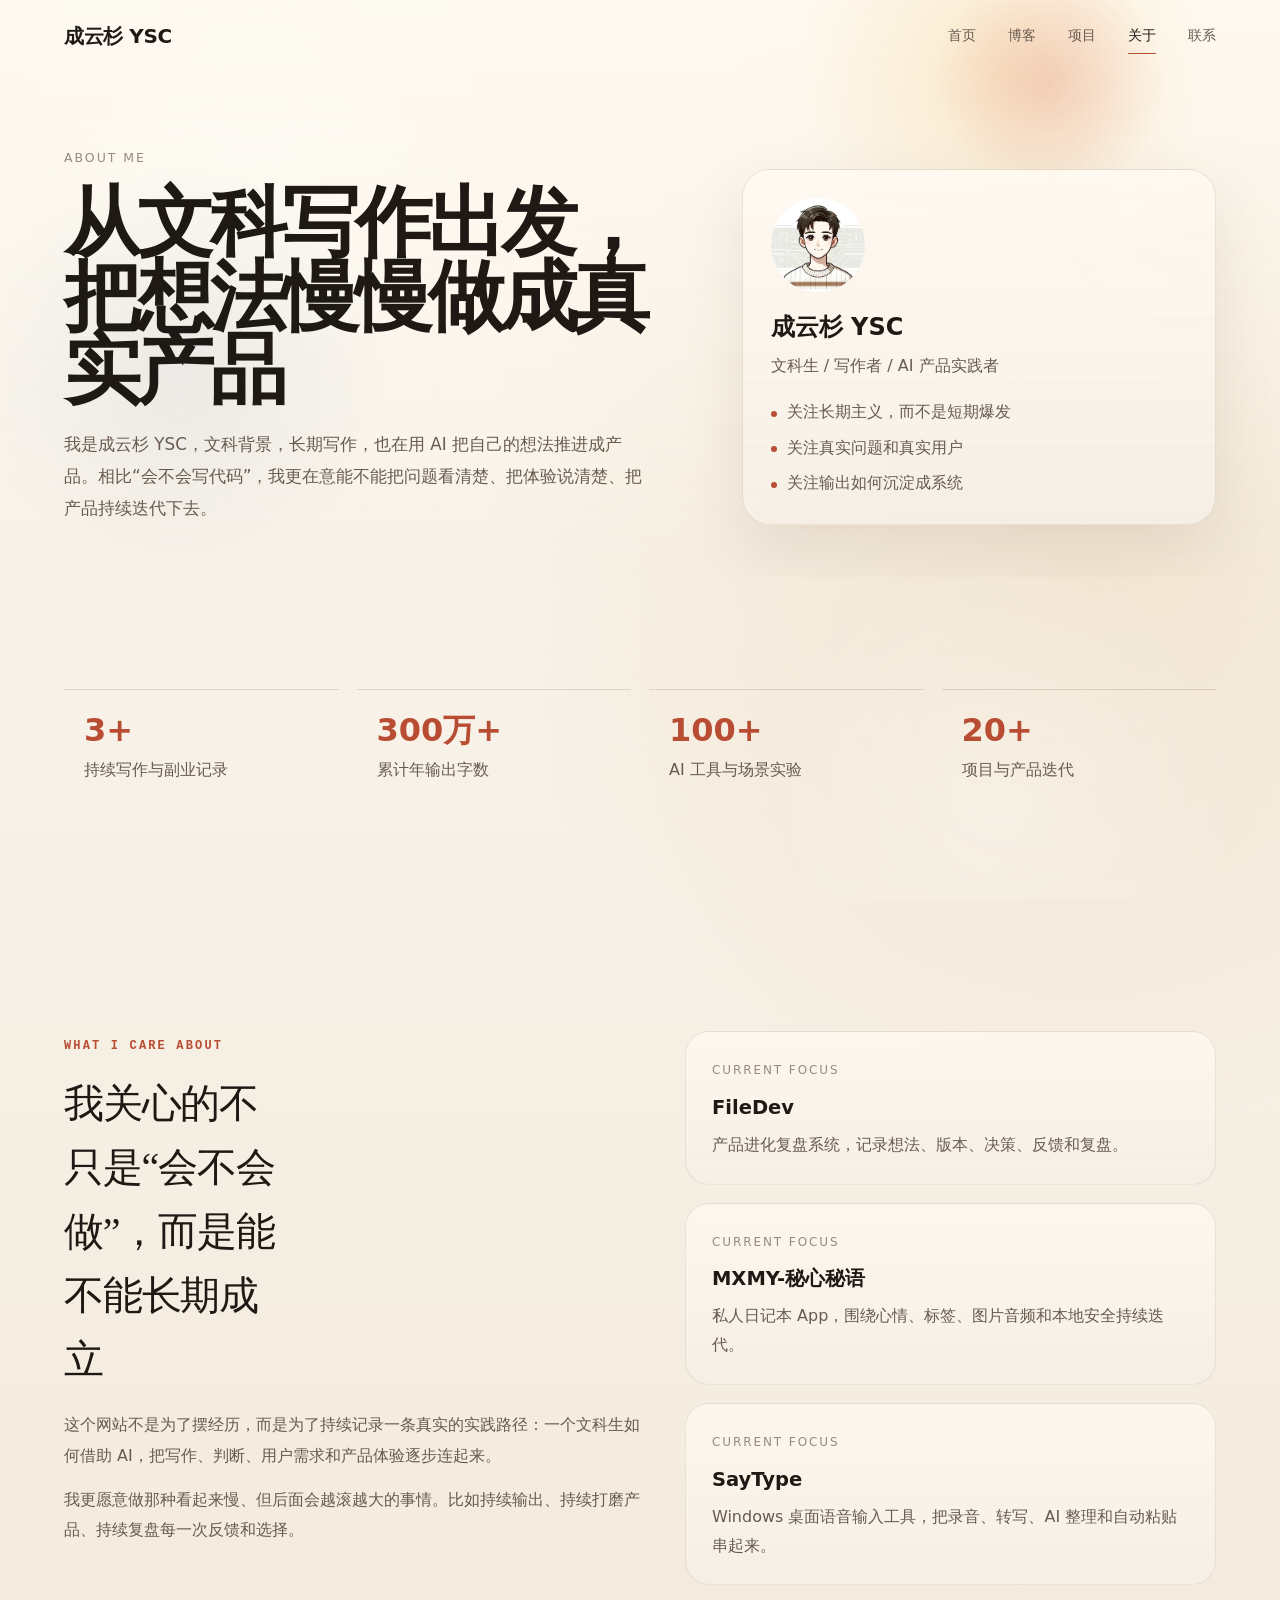
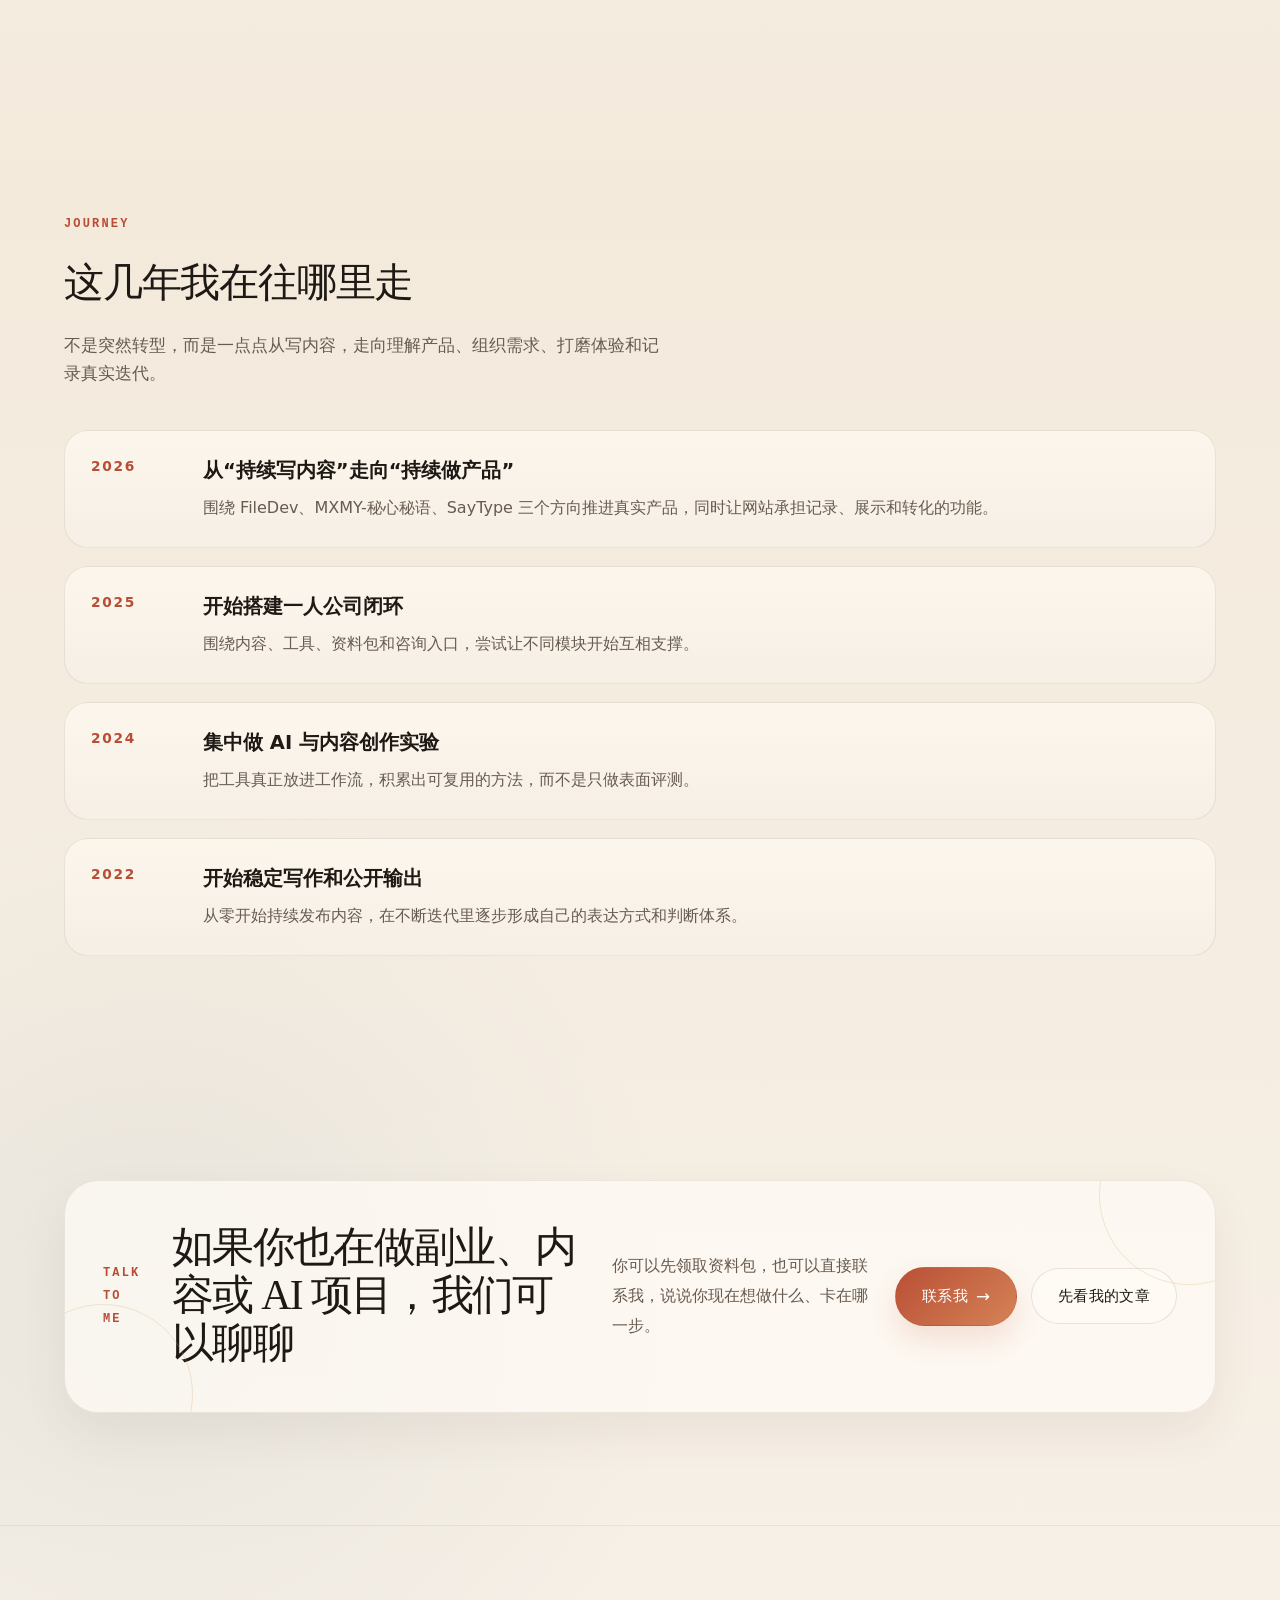
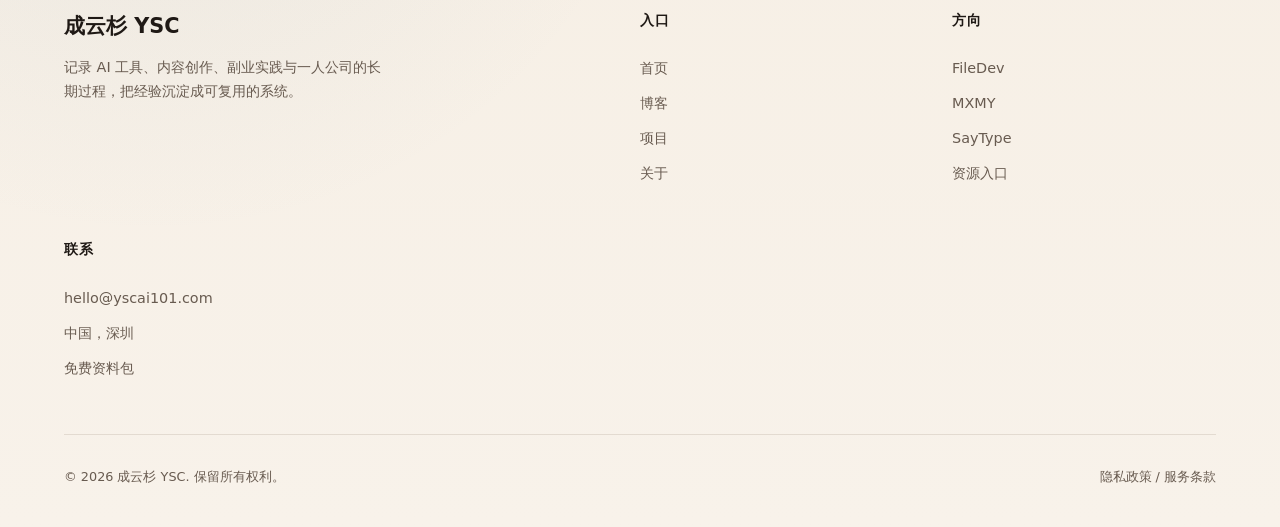
==== about.html @ 32f4e543 "Update personal site project positioning" ====
<!DOCTYPE html>
<html lang="zh-CN">
<head>
  <meta charset="UTF-8">
  <meta name="viewport" content="width=device-width, initial-scale=1.0">
  <meta name="description" content="关于成云杉 YSC：文科背景、写作、AI 产品实践与长期主义记录。">
  <title>关于 - 成云杉 YSC</title>
  <link rel="apple-touch-icon" sizes="180x180" href="apple-touch-icon.png">
  <link rel="icon" type="image/png" sizes="32x32" href="favicon-32x32.png">
  <link rel="icon" type="image/png" sizes="16x16" href="favicon-16x16.png">
  <link rel="shortcut icon" href="favicon.ico">
  <link rel="manifest" href="site.webmanifest">
  <link rel="stylesheet" href="css/style.css">
  <link rel="stylesheet" href="css/pages.css">
</head>
<body class="homepage">
  <div class="page-loader">
    <div class="loader-content">
      <div class="loader-logo">YSC</div>
      <div class="loader-bar"></div>
    </div>
  </div>

  <nav class="navbar scrolled">
    <div class="container">
      <a href="index.html" class="nav-logo">成云杉 YSC</a>
      <div class="nav-links">
        <a href="index.html">首页</a>
        <a href="blog.html">博客</a>
        <a href="works.html">项目</a>
        <a href="about.html" class="active">关于</a>
        <a href="contact.html">联系</a>
      </div>
      <button class="nav-toggle" aria-label="菜单">
        <span></span>
        <span></span>
        <span></span>
      </button>
    </div>
  </nav>

  <div class="mobile-menu">
    <a href="index.html">首页</a>
    <a href="blog.html">博客</a>
    <a href="works.html">项目</a>
    <a href="about.html">关于</a>
    <a href="contact.html">联系</a>
  </div>

  <main>
    <section class="page-intro page-intro-about">
      <div class="container page-intro-grid">
        <div class="page-intro-copy fade-in">
          <p class="page-kicker">About Me</p>
          <h1>从文科写作出发，把想法慢慢做成真实产品</h1>
          <p class="page-summary">
            我是成云杉 YSC，文科背景，长期写作，也在用 AI 把自己的想法推进成产品。相比“会不会写代码”，我更在意能不能把问题看清楚、把体验说清楚、把产品持续迭代下去。
          </p>
        </div>
        <aside class="page-intro-card fade-in">
          <img src="favicon.png" alt="成云杉 YSC 头像" class="page-profile-avatar">
          <h2>成云杉 YSC</h2>
          <p>文科生 / 写作者 / AI 产品实践者</p>
          <ul class="page-profile-points">
            <li>关注长期主义，而不是短期爆发</li>
            <li>关注真实问题和真实用户</li>
            <li>关注输出如何沉淀成系统</li>
          </ul>
        </aside>
      </div>
    </section>

    <section class="section">
      <div class="container">
        <div class="editor-stats">
          <article class="editor-stat fade-in">
            <strong>3+</strong>
            <span>持续写作与副业记录</span>
          </article>
          <article class="editor-stat fade-in delay-1">
            <strong>300万+</strong>
            <span>累计年输出字数</span>
          </article>
          <article class="editor-stat fade-in delay-2">
            <strong>100+</strong>
            <span>AI 工具与场景实验</span>
          </article>
          <article class="editor-stat fade-in delay-3">
            <strong>20+</strong>
            <span>项目与产品迭代</span>
          </article>
        </div>
      </div>
    </section>

    <section class="section">
      <div class="container narrative-grid">
        <div class="narrative-block fade-in-left">
          <p class="section-label">What I Care About</p>
          <h2 class="section-title">我关心的不只是“会不会做”，而是能不能长期成立</h2>
          <p class="narrative-text">
            这个网站不是为了摆经历，而是为了持续记录一条真实的实践路径：一个文科生如何借助 AI，把写作、判断、用户需求和产品体验逐步连起来。
          </p>
          <p class="narrative-text">
            我更愿意做那种看起来慢、但后面会越滚越大的事情。比如持续输出、持续打磨产品、持续复盘每一次反馈和选择。
          </p>
        </div>

        <div class="focus-list fade-in-right">
          <article class="focus-sheet">
            <span class="focus-sheet-label">Current Focus</span>
            <h3>FileDev</h3>
            <p>产品进化复盘系统，记录想法、版本、决策、反馈和复盘。</p>
          </article>
          <article class="focus-sheet">
            <span class="focus-sheet-label">Current Focus</span>
            <h3>MXMY-秘心秘语</h3>
            <p>私人日记本 App，围绕心情、标签、图片音频和本地安全持续迭代。</p>
          </article>
          <article class="focus-sheet">
            <span class="focus-sheet-label">Current Focus</span>
            <h3>SayType</h3>
            <p>Windows 桌面语音输入工具，把录音、转写、AI 整理和自动粘贴串起来。</p>
          </article>
        </div>
      </div>
    </section>

    <section class="section">
      <div class="container">
        <div class="home-section-head fade-in">
          <p class="section-label">Journey</p>
          <h2 class="section-title">这几年我在往哪里走</h2>
          <p class="section-desc">不是突然转型，而是一点点从写内容，走向理解产品、组织需求、打磨体验和记录真实迭代。</p>
        </div>

        <div class="editor-timeline">
          <article class="editor-timeline-item fade-in">
            <span class="editor-timeline-year">2026</span>
            <div>
              <h3>从“持续写内容”走向“持续做产品”</h3>
              <p>围绕 FileDev、MXMY-秘心秘语、SayType 三个方向推进真实产品，同时让网站承担记录、展示和转化的功能。</p>
            </div>
          </article>
          <article class="editor-timeline-item fade-in delay-1">
            <span class="editor-timeline-year">2025</span>
            <div>
              <h3>开始搭建一人公司闭环</h3>
              <p>围绕内容、工具、资料包和咨询入口，尝试让不同模块开始互相支撑。</p>
            </div>
          </article>
          <article class="editor-timeline-item fade-in delay-2">
            <span class="editor-timeline-year">2024</span>
            <div>
              <h3>集中做 AI 与内容创作实验</h3>
              <p>把工具真正放进工作流，积累出可复用的方法，而不是只做表面评测。</p>
            </div>
          </article>
          <article class="editor-timeline-item fade-in delay-3">
            <span class="editor-timeline-year">2022</span>
            <div>
              <h3>开始稳定写作和公开输出</h3>
              <p>从零开始持续发布内容，在不断迭代里逐步形成自己的表达方式和判断体系。</p>
            </div>
          </article>
        </div>
      </div>
    </section>

    <section class="section home-cta">
      <div class="container">
        <div class="home-cta-card fade-in">
          <p class="section-label">Talk To Me</p>
          <h2>如果你也在做副业、内容或 AI 项目，我们可以聊聊</h2>
          <p>你可以先领取资料包，也可以直接联系我，说说你现在想做什么、卡在哪一步。</p>
          <div class="home-actions">
            <a href="contact.html" class="btn btn-primary">
              联系我
              <span class="btn-icon">→</span>
            </a>
            <a href="blog.html" class="btn btn-secondary">先看我的文章</a>
          </div>
        </div>
      </div>
    </section>
  </main>

  <footer class="footer">
    <div class="container">
      <div class="footer-grid footer-grid-home">
        <div class="footer-brand">
          <div class="footer-logo">成云杉 YSC</div>
          <p class="footer-desc">记录 AI 工具、内容创作、副业实践与一人公司的长期过程，把经验沉淀成可复用的系统。</p>
        </div>
        <div class="footer-nav">
          <h4>入口</h4>
          <a href="index.html">首页</a>
          <a href="blog.html">博客</a>
          <a href="works.html">项目</a>
          <a href="about.html">关于</a>
        </div>
        <div class="footer-nav">
          <h4>方向</h4>
          <a href="works.html">FileDev</a>
          <a href="works.html">MXMY</a>
          <a href="works.html">SayType</a>
          <a href="contact.html">资源入口</a>
        </div>
        <div class="footer-nav">
          <h4>联系</h4>
          <a href="mailto:hello@yscai101.com">hello@yscai101.com</a>
          <a href="contact.html">中国，深圳</a>
          <a href="contact.html">免费资料包</a>
        </div>
      </div>
      <div class="footer-bottom">
        <span>© 2026 成云杉 YSC. 保留所有权利。</span>
        <span><a href="about.html">隐私政策</a> / <a href="contact.html">服务条款</a></span>
      </div>
    </div>
  </footer>

  <button class="back-to-top" aria-label="返回顶部">↑</button>
  <script src="js/main.js"></script>
</body>
</html>
---- css/style.css ----
/* ============================================
   成云杉YSC 个人作品网站 - 全局样式
   yscai101.com
   ============================================ */

/* ---------- CSS 变量 ---------- */
:root {
  /* 背景色 */
  --bg-primary: #0a0a0f;
  --bg-secondary: #111827;
  --bg-card: rgba(255, 255, 255, 0.05);
  --bg-card-hover: rgba(255, 255, 255, 0.08);

  /* 文字色 */
  --text-primary: #e5e7eb;
  --text-secondary: #9ca3af;
  --text-muted: #6b7280;

  /* 强调色 */
  --accent: #6366f1;
  --accent-light: #818cf8;
  --accent-purple: #8b5cf6;
  --accent-pink: #a855f7;
  --gradient-accent: linear-gradient(135deg, #6366f1, #a855f7);

  /* 边框 */
  --border-color: rgba(255, 255, 255, 0.1);
  --border-color-hover: rgba(255, 255, 255, 0.2);
  --glow-color: rgba(99, 102, 241, 0.4);

  /* 圆角 */
  --radius-sm: 8px;
  --radius-md: 12px;
  --radius-lg: 16px;
  --radius-xl: 24px;

  /* 字体 */
  --font-sans: system-ui, -apple-system, 'PingFang SC', 'Microsoft YaHei', sans-serif;
  --font-mono: 'SF Mono', 'Fira Code', 'Cascadia Code', monospace;

  /* 间距 */
  --section-padding: 100px 0;
  --container-width: 1200px;
  --nav-height: 72px;

  /* 动画 */
  --transition-fast: 0.2s ease;
  --transition-normal: 0.3s ease;
  --transition-slow: 0.5s ease;
}

/* ---------- Reset & Base ---------- */
*,
*::before,
*::after {
  margin: 0;
  padding: 0;
  box-sizing: border-box;
}

html {
  scroll-behavior: smooth;
  font-size: 16px;
  -webkit-font-smoothing: antialiased;
  -moz-osx-font-smoothing: grayscale;
}

body {
  font-family: var(--font-sans);
  background: var(--bg-primary);
  color: var(--text-primary);
  line-height: 1.6;
  overflow-x: hidden;
  min-height: 100vh;
}

body.homepage {
  --bg-primary: #f4ede2;
  --bg-secondary: #e9dcc8;
  --bg-card: rgba(250, 246, 240, 0.62);
  --bg-card-hover: rgba(255, 251, 246, 0.88);
  --text-primary: #241b15;
  --text-secondary: #65584d;
  --text-muted: #918276;
  --accent: #bb5d37;
  --accent-light: #d69254;
  --accent-purple: #566d8a;
  --accent-pink: #cf7b56;
  --gradient-accent: linear-gradient(135deg, #b85b35, #e7c37f);
  --border-color: rgba(91, 63, 41, 0.1);
  --border-color-hover: rgba(91, 63, 41, 0.2);
  --glow-color: rgba(231, 189, 96, 0.16);
  background:
    radial-gradient(circle at top right, rgba(242, 199, 122, 0.18), transparent 20%),
    radial-gradient(circle at 10% 70%, rgba(86, 122, 160, 0.08), transparent 18%),
    linear-gradient(180deg, #f7f1e7, #f0e7d9 52%, #f6f0e8 100%);
}

a {
  color: inherit;
  text-decoration: none;
  transition: color var(--transition-fast);
}

a:hover {
  color: var(--accent-light);
}

img {
  max-width: 100%;
  height: auto;
  display: block;
}

ul, ol {
  list-style: none;
}

button {
  cursor: pointer;
  border: none;
  background: none;
  font-family: inherit;
  color: inherit;
}

/* ---------- 页面加载动画 ---------- */
.page-loader {
  position: fixed;
  top: 0;
  left: 0;
  width: 100%;
  height: 100%;
  background: var(--bg-primary);
  display: flex;
  align-items: center;
  justify-content: center;
  z-index: 9999;
  transition: opacity 0.6s ease, visibility 0.6s ease;
}

.page-loader.loaded {
  opacity: 0;
  visibility: hidden;
  pointer-events: none;
}

.loader-content {
  text-align: center;
}

.loader-logo {
  font-size: 2rem;
  font-weight: 700;
  background: var(--gradient-accent);
  -webkit-background-clip: text;
  -webkit-text-fill-color: transparent;
  background-clip: text;
  animation: loaderPulse 1.5s ease-in-out infinite;
}

.loader-bar {
  width: 120px;
  height: 3px;
  background: rgba(255, 255, 255, 0.1);
  border-radius: 2px;
  margin: 20px auto 0;
  overflow: hidden;
}

.loader-bar::after {
  content: '';
  display: block;
  width: 40%;
  height: 100%;
  background: var(--gradient-accent);
  border-radius: 2px;
  animation: loaderSlide 1s ease-in-out infinite;
}

@keyframes loaderPulse {
  0%, 100% { opacity: 0.6; }
  50% { opacity: 1; }
}

@keyframes loaderSlide {
  0% { transform: translateX(-100%); }
  100% { transform: translateX(350%); }
}

/* ---------- 容器 ---------- */
.container {
  width: 100%;
  max-width: var(--container-width);
  margin: 0 auto;
  padding: 0 24px;
}

/* ---------- 导航栏 ---------- */
.navbar {
  position: fixed;
  top: 0;
  left: 0;
  width: 100%;
  height: var(--nav-height);
  z-index: 1000;
  transition: background var(--transition-normal), box-shadow var(--transition-normal);
}

.navbar.scrolled {
  background: rgba(10, 10, 15, 0.85);
  backdrop-filter: blur(20px);
  -webkit-backdrop-filter: blur(20px);
  box-shadow: 0 1px 0 var(--border-color);
}

.navbar .container {
  display: flex;
  align-items: center;
  justify-content: space-between;
  height: 100%;
}

.nav-logo {
  font-size: 1.25rem;
  font-weight: 700;
  letter-spacing: -0.02em;
  background: var(--gradient-accent);
  -webkit-background-clip: text;
  -webkit-text-fill-color: transparent;
  background-clip: text;
  flex-shrink: 0;
}

.nav-links {
  display: flex;
  align-items: center;
  gap: 32px;
}

.nav-links a {
  font-size: 0.9rem;
  color: var(--text-secondary);
  position: relative;
  padding: 4px 0;
  transition: color var(--transition-fast);
}

.nav-links a::after {
  content: '';
  position: absolute;
  bottom: -2px;
  left: 0;
  width: 0;
  height: 2px;
  background: var(--gradient-accent);
  border-radius: 1px;
  transition: width var(--transition-normal);
}

.nav-links a:hover,
.nav-links a.active {
  color: var(--text-primary);
}

.nav-links a:hover::after,
.nav-links a.active::after {
  width: 100%;
}

/* 汉堡菜单按钮 */
.nav-toggle {
  display: none;
  flex-direction: column;
  justify-content: center;
  align-items: center;
  width: 40px;
  height: 40px;
  gap: 6px;
}

.nav-toggle span {
  display: block;
  width: 22px;
  height: 2px;
  background: var(--text-primary);
  border-radius: 2px;
  transition: transform var(--transition-normal), opacity var(--transition-fast);
}

.nav-toggle.active span:nth-child(1) {
  transform: translateY(8px) rotate(45deg);
}

.nav-toggle.active span:nth-child(2) {
  opacity: 0;
}

.nav-toggle.active span:nth-child(3) {
  transform: translateY(-8px) rotate(-45deg);
}

/* ---------- 移动端导航菜单 ---------- */
.mobile-menu {
  display: none;
  position: fixed;
  top: var(--nav-height);
  left: 0;
  width: 100%;
  background: rgba(10, 10, 15, 0.95);
  backdrop-filter: blur(20px);
  -webkit-backdrop-filter: blur(20px);
  padding: 24px;
  border-bottom: 1px solid var(--border-color);
  z-index: 999;
  transform: translateY(-10px);
  opacity: 0;
  visibility: hidden;
  transition: transform var(--transition-normal), opacity var(--transition-normal), visibility var(--transition-normal);
}

.mobile-menu.open {
  transform: translateY(0);
  opacity: 1;
  visibility: visible;
}

.mobile-menu a {
  display: block;
  padding: 14px 0;
  font-size: 1.1rem;
  color: var(--text-secondary);
  border-bottom: 1px solid var(--border-color);
  transition: color var(--transition-fast), padding-left var(--transition-normal);
}

.mobile-menu a:last-child {
  border-bottom: none;
}

.mobile-menu a:hover {
  color: var(--text-primary);
  padding-left: 8px;
}

/* ---------- Hero 区域 ---------- */
.hero {
  position: relative;
  min-height: 100vh;
  display: flex;
  align-items: center;
  justify-content: center;
  text-align: center;
  padding: 120px 24px 80px;
  overflow: hidden;
}

/* 背景渐变效果 */
.hero::before {
  content: '';
  position: absolute;
  top: -50%;
  left: -50%;
  width: 200%;
  height: 200%;
  background:
    radial-gradient(ellipse 600px 600px at 30% 20%, rgba(99, 102, 241, 0.12) 0%, transparent 70%),
    radial-gradient(ellipse 500px 500px at 70% 60%, rgba(168, 85, 247, 0.08) 0%, transparent 70%),
    radial-gradient(ellipse 400px 400px at 50% 80%, rgba(139, 92, 246, 0.06) 0%, transparent 70%);
  animation: heroBgFloat 20s ease-in-out infinite;
  z-index: 0;
}

@keyframes heroBgFloat {
  0%, 100% { transform: translate(0, 0) rotate(0deg); }
  33% { transform: translate(30px, -30px) rotate(2deg); }
  66% { transform: translate(-20px, 20px) rotate(-1deg); }
}

/* 网格背景 */
.hero::after {
  content: '';
  position: absolute;
  top: 0;
  left: 0;
  width: 100%;
  height: 100%;
  background-image:
    linear-gradient(rgba(255, 255, 255, 0.03) 1px, transparent 1px),
    linear-gradient(90deg, rgba(255, 255, 255, 0.03) 1px, transparent 1px);
  background-size: 60px 60px;
  z-index: 0;
  mask-image: radial-gradient(ellipse 80% 70% at 50% 40%, black 30%, transparent 70%);
  -webkit-mask-image: radial-gradient(ellipse 80% 70% at 50% 40%, black 30%, transparent 70%);
}

.hero-content {
  position: relative;
  z-index: 1;
  max-width: 800px;
}

.hero-badge {
  display: inline-flex;
  align-items: center;
  gap: 8px;
  padding: 8px 16px;
  background: var(--bg-card);
  border: 1px solid var(--border-color);
  border-radius: 100px;
  font-size: 0.85rem;
  color: var(--text-secondary);
  margin-bottom: 32px;
  animation: fadeInUp 0.8s ease forwards;
  opacity: 0;
}

.hero-badge .dot {
  width: 8px;
  height: 8px;
  background: #22c55e;
  border-radius: 50%;
  animation: dotPulse 2s ease-in-out infinite;
}

@keyframes dotPulse {
  0%, 100% { opacity: 1; box-shadow: 0 0 0 0 rgba(34, 197, 94, 0.4); }
  50% { opacity: 0.8; box-shadow: 0 0 0 6px rgba(34, 197, 94, 0); }
}

.hero-title {
  font-size: clamp(2.5rem, 6vw, 4.5rem);
  font-weight: 800;
  line-height: 1.1;
  letter-spacing: -0.03em;
  margin-bottom: 16px;
  animation: fadeInUp 0.8s ease 0.1s forwards;
  opacity: 0;
}

.hero-title .gradient-text {
  background: var(--gradient-accent);
  -webkit-background-clip: text;
  -webkit-text-fill-color: transparent;
  background-clip: text;
}

.hero-subtitle {
  font-size: clamp(1rem, 2vw, 1.25rem);
  color: var(--text-secondary);
  margin-bottom: 12px;
  letter-spacing: 0.1em;
  animation: fadeInUp 0.8s ease 0.2s forwards;
  opacity: 0;
}

.hero-subtitle span {
  color: var(--accent-light);
}

.hero-description {
  font-size: 1.1rem;
  color: var(--text-muted);
  max-width: 560px;
  margin: 0 auto 40px;
  line-height: 1.8;
  animation: fadeInUp 0.8s ease 0.3s forwards;
  opacity: 0;
}

.hero-cta {
  display: flex;
  align-items: center;
  justify-content: center;
  gap: 16px;
  flex-wrap: wrap;
  animation: fadeInUp 0.8s ease 0.4s forwards;
  opacity: 0;
}

@keyframes fadeInUp {
  from {
    opacity: 0;
    transform: translateY(24px);
  }
  to {
    opacity: 1;
    transform: translateY(0);
  }
}

/* ---------- 按钮 ---------- */
.btn {
  display: inline-flex;
  align-items: center;
  gap: 8px;
  padding: 14px 28px;
  font-size: 0.95rem;
  font-weight: 500;
  border-radius: var(--radius-md);
  transition: all var(--transition-normal);
  position: relative;
  overflow: hidden;
}

.btn-primary {
  background: var(--gradient-accent);
  color: #fff;
  box-shadow: 0 8px 22px rgba(184, 91, 53, 0.16);
}

.btn-primary:hover {
  transform: translateY(-2px);
  box-shadow: 0 12px 28px rgba(184, 91, 53, 0.18);
  color: #fff;
}

.btn-secondary {
  background: var(--bg-card);
  color: var(--text-primary);
  border: 1px solid var(--border-color);
}

.btn-secondary:hover {
  background: var(--bg-card-hover);
  border-color: var(--border-color-hover);
  transform: translateY(-2px);
  color: var(--text-primary);
}

.btn-icon {
  font-size: 1.1em;
  transition: transform var(--transition-fast);
}

.btn:hover .btn-icon {
  transform: translateX(4px);
}

/* ---------- Section 通用 ---------- */
.section {
  padding: var(--section-padding);
  position: relative;
}

.section-header {
  text-align: center;
  margin-bottom: 60px;
}

.section-label {
  display: inline-block;
  font-size: 0.8rem;
  font-weight: 600;
  text-transform: uppercase;
  letter-spacing: 0.15em;
  color: var(--accent-light);
  margin-bottom: 16px;
  font-family: var(--font-mono);
}

.section-title {
  font-size: clamp(1.8rem, 4vw, 2.5rem);
  font-weight: 700;
  letter-spacing: -0.02em;
  margin-bottom: 16px;
}

.section-desc {
  font-size: 1.05rem;
  color: var(--text-secondary);
  max-width: 600px;
  margin: 0 auto;
  line-height: 1.7;
}

/* ---------- 分割线装饰 ---------- */
.section-divider {
  width: 60px;
  height: 3px;
  background: var(--gradient-accent);
  border-radius: 2px;
  margin: 0 auto 16px;
}

/* ---------- 作品筛选标签 ---------- */
.filter-tags {
  display: flex;
  justify-content: center;
  gap: 12px;
  margin-bottom: 48px;
  flex-wrap: wrap;
}

.filter-tag {
  padding: 8px 20px;
  font-size: 0.85rem;
  color: var(--text-secondary);
  background: var(--bg-card);
  border: 1px solid var(--border-color);
  border-radius: 100px;
  cursor: pointer;
  transition: all var(--transition-normal);
}

.filter-tag:hover,
.filter-tag.active {
  color: #fff;
  background: var(--accent);
  border-color: var(--accent);
  box-shadow: 0 4px 15px rgba(99, 102, 241, 0.3);
}

/* ---------- 作品卡片网格 ---------- */
.works-grid {
  display: grid;
  grid-template-columns: repeat(3, 1fr);
  gap: 24px;
}

.work-card {
  background: var(--bg-card);
  border: 1px solid var(--border-color);
  border-radius: var(--radius-lg);
  overflow: hidden;
  transition: all var(--transition-normal);
  cursor: pointer;
  opacity: 0;
  transform: translateY(20px);
}

.work-card.visible {
  opacity: 1;
  transform: translateY(0);
}

.work-card:hover {
  transform: translateY(-8px);
  border-color: var(--accent);
  box-shadow:
    0 20px 40px rgba(0, 0, 0, 0.3),
    0 0 30px var(--glow-color);
}

.work-card-image {
  width: 100%;
  aspect-ratio: 16 / 10;
  background: linear-gradient(135deg, rgba(99, 102, 241, 0.1), rgba(168, 85, 247, 0.1));
  display: flex;
  align-items: center;
  justify-content: center;
  font-size: 3rem;
  overflow: hidden;
  position: relative;
}

.work-card-image::after {
  content: '';
  position: absolute;
  inset: 0;
  background: linear-gradient(to bottom, transparent 60%, rgba(10, 10, 15, 0.8));
}

.work-card-body {
  padding: 20px;
}

.work-card-tags {
  display: flex;
  gap: 8px;
  margin-bottom: 12px;
  flex-wrap: wrap;
}

.work-card-tag {
  font-size: 0.7rem;
  padding: 3px 10px;
  background: rgba(99, 102, 241, 0.15);
  color: var(--accent-light);
  border-radius: 100px;
  font-weight: 500;
}

.work-card-title {
  font-size: 1.1rem;
  font-weight: 600;
  margin-bottom: 8px;
  line-height: 1.4;
}

.work-card-desc {
  font-size: 0.85rem;
  color: var(--text-secondary);
  line-height: 1.6;
  display: -webkit-box;
  -webkit-line-clamp: 2;
  -webkit-box-orient: vertical;
  overflow: hidden;
}

.work-card-footer {
  padding: 16px 20px;
  border-top: 1px solid var(--border-color);
  display: flex;
  align-items: center;
  justify-content: space-between;
  font-size: 0.8rem;
  color: var(--text-muted);
}

.work-card-link {
  color: var(--accent-light);
  font-weight: 500;
  display: inline-flex;
  align-items: center;
  gap: 4px;
  transition: gap var(--transition-fast);
}

.work-card:hover .work-card-link {
  gap: 8px;
}

/* ---------- 查看更多按钮区 ---------- */
.section-more {
  text-align: center;
  margin-top: 48px;
}

/* ---------- 首页改版模块 ---------- */
.hero-layout {
  min-height: auto;
  padding-top: 150px;
  padding-bottom: 90px;
  text-align: left;
}

.hero-shell {
  display: grid;
  grid-template-columns: 1.2fr 0.8fr;
  gap: 32px;
  align-items: center;
}

.hero-content-left {
  max-width: 100%;
}

.hero-cta-left {
  justify-content: flex-start;
}

.hero-profile-card {
  background: var(--bg-card);
  border: 1px solid var(--border-color);
  border-radius: var(--radius-lg);
  padding: 28px;
}

.hero-avatar {
  width: 92px;
  height: 92px;
  border-radius: 50%;
  border: 2px solid var(--border-color-hover);
  margin-bottom: 16px;
  object-fit: cover;
}

.hero-profile-card h3 {
  font-size: 1.2rem;
  margin-bottom: 6px;
}

.hero-profile-card > p {
  color: var(--text-secondary);
  font-size: 0.95rem;
  margin-bottom: 16px;
}

.hero-profile-card ul {
  display: grid;
  gap: 10px;
}

.hero-profile-card li {
  color: var(--text-muted);
  font-size: 0.9rem;
  line-height: 1.6;
  position: relative;
  padding-left: 16px;
}

.hero-profile-card li::before {
  content: '•';
  position: absolute;
  left: 0;
  color: var(--accent-light);
}

.quick-stats {
  padding-top: 0;
}

.quick-stats-grid {
  display: grid;
  grid-template-columns: repeat(3, minmax(0, 1fr));
  gap: 20px;
}

.quick-stat {
  background: var(--bg-card);
  border: 1px solid var(--border-color);
  border-radius: var(--radius-md);
  padding: 26px 20px;
  text-align: center;
}

.quick-stat h3 {
  font-size: 2rem;
  line-height: 1.1;
  margin-bottom: 8px;
  background: var(--gradient-accent);
  -webkit-background-clip: text;
  -webkit-text-fill-color: transparent;
  background-clip: text;
}

.quick-stat p {
  color: var(--text-secondary);
  font-size: 0.9rem;
}

.focus-grid {
  display: grid;
  grid-template-columns: repeat(3, minmax(0, 1fr));
  gap: 20px;
}

.focus-card {
  background: var(--bg-card);
  border: 1px solid var(--border-color);
  border-radius: var(--radius-md);
  padding: 24px;
  transition: all var(--transition-normal);
}

.focus-card:hover {
  transform: translateY(-4px);
  border-color: var(--accent);
}

.focus-index {
  font-size: 0.78rem;
  font-family: var(--font-mono);
  color: var(--accent-light);
}

.focus-card h3 {
  margin: 8px 0 10px;
  font-size: 1.1rem;
}

.focus-card p {
  color: var(--text-secondary);
  font-size: 0.9rem;
  line-height: 1.7;
}

.works-grid-compact .work-card-image {
  aspect-ratio: 16 / 9;
}

.writing-section {
  padding-top: 80px;
}

.writing-list {
  max-width: 860px;
  margin: 0 auto;
  display: grid;
  gap: 18px;
}

.writing-item {
  background: var(--bg-card);
  border: 1px solid var(--border-color);
  border-radius: var(--radius-md);
  padding: 22px;
}

.writing-meta {
  color: var(--text-muted);
  font-size: 0.8rem;
  margin-bottom: 8px;
}

.writing-item h3 {
  font-size: 1.05rem;
  margin-bottom: 8px;
}

.writing-item p {
  color: var(--text-secondary);
  font-size: 0.92rem;
  margin-bottom: 8px;
}

.free-pack-section {
  padding-top: 60px;
}

.free-pack-card {
  max-width: 780px;
  margin: 0 auto;
  padding: 36px;
  text-align: center;
  border-radius: var(--radius-lg);
  border: 1px solid var(--border-color);
  background: linear-gradient(
    135deg,
    rgba(99, 102, 241, 0.18),
    rgba(168, 85, 247, 0.12)
  );
}

.free-pack-card h2 {
  font-size: clamp(1.7rem, 4vw, 2.2rem);
  margin-bottom: 12px;
}

.free-pack-card p {
  color: var(--text-secondary);
  max-width: 620px;
  margin: 0 auto 22px;
}

.footer-grid-home {
  grid-template-columns: 1.6fr 1fr 1fr 1fr;
}

/* ---------- 关于我页面 ---------- */
.about-hero {
  padding: 160px 0 80px;
  text-align: center;
}

.about-avatar {
  width: 140px;
  height: 140px;
  border-radius: 50%;
  background: var(--gradient-accent);
  margin: 0 auto 32px;
  display: flex;
  align-items: center;
  justify-content: center;
  font-size: 3.5rem;
  font-weight: 700;
  color: #fff;
  position: relative;
  box-shadow: 0 0 40px rgba(99, 102, 241, 0.3);
}

.about-avatar::after {
  content: '';
  position: absolute;
  inset: -4px;
  border-radius: 50%;
  border: 2px solid var(--border-color);
}

.about-name {
  font-size: 2rem;
  font-weight: 700;
  margin-bottom: 8px;
}

.about-tagline {
  color: var(--accent-light);
  font-size: 1.1rem;
  margin-bottom: 24px;
}

.about-bio {
  max-width: 680px;
  margin: 0 auto;
  font-size: 1.05rem;
  color: var(--text-secondary);
  line-height: 1.8;
}

/* 统计数据 */
.stats-grid {
  display: grid;
  grid-template-columns: repeat(4, 1fr);
  gap: 24px;
  margin: 60px 0;
}

.stat-card {
  background: var(--bg-card);
  border: 1px solid var(--border-color);
  border-radius: var(--radius-md);
  padding: 32px 20px;
  text-align: center;
  transition: all var(--transition-normal);
}

.stat-card:hover {
  border-color: var(--accent);
  transform: translateY(-4px);
  box-shadow: 0 10px 30px rgba(0, 0, 0, 0.2);
}

.stat-number {
  font-size: 2.5rem;
  font-weight: 800;
  background: var(--gradient-accent);
  -webkit-background-clip: text;
  -webkit-text-fill-color: transparent;
  background-clip: text;
  line-height: 1.2;
  margin-bottom: 8px;
}

.stat-label {
  font-size: 0.85rem;
  color: var(--text-secondary);
}

/* 技能标签云 */
.skills-section {
  padding: 80px 0;
}

.skills-cloud {
  display: flex;
  flex-wrap: wrap;
  justify-content: center;
  gap: 12px;
  max-width: 700px;
  margin: 0 auto;
}

.skill-tag {
  padding: 10px 20px;
  background: var(--bg-card);
  border: 1px solid var(--border-color);
  border-radius: 100px;
  font-size: 0.9rem;
  color: var(--text-secondary);
  transition: all var(--transition-normal);
  cursor: default;
}

.skill-tag:hover {
  border-color: var(--accent);
  color: var(--accent-light);
  background: rgba(99, 102, 241, 0.1);
  transform: translateY(-2px);
}

.skill-tag.highlight {
  border-color: var(--accent);
  color: var(--accent-light);
  background: rgba(99, 102, 241, 0.1);
}

/* 时间线 */
.timeline-section {
  padding: 80px 0;
}

.timeline {
  position: relative;
  max-width: 700px;
  margin: 0 auto;
  padding-left: 40px;
}

.timeline::before {
  content: '';
  position: absolute;
  left: 15px;
  top: 0;
  bottom: 0;
  width: 2px;
  background: linear-gradient(to bottom, var(--accent), var(--accent-purple), transparent);
}

.timeline-item {
  position: relative;
  margin-bottom: 40px;
  padding: 24px;
  background: var(--bg-card);
  border: 1px solid var(--border-color);
  border-radius: var(--radius-md);
  transition: all var(--transition-normal);
}

.timeline-item:hover {
  border-color: var(--border-color-hover);
  transform: translateX(4px);
}

.timeline-item::before {
  content: '';
  position: absolute;
  left: -33px;
  top: 30px;
  width: 12px;
  height: 12px;
  background: var(--accent);
  border-radius: 50%;
  border: 3px solid var(--bg-primary);
  box-shadow: 0 0 10px var(--glow-color);
}

.timeline-date {
  font-size: 0.8rem;
  color: var(--accent-light);
  font-family: var(--font-mono);
  margin-bottom: 8px;
}

.timeline-title {
  font-size: 1.1rem;
  font-weight: 600;
  margin-bottom: 8px;
}

.timeline-desc {
  font-size: 0.9rem;
  color: var(--text-secondary);
  line-height: 1.6;
}

/* ---------- Footer ---------- */
.footer {
  border-top: 1px solid var(--border-color);
  padding: 60px 0 40px;
  background: linear-gradient(to bottom, var(--bg-primary), rgba(17, 24, 39, 0.5));
}

.footer-grid {
  display: grid;
  grid-template-columns: 2fr 1fr 1fr;
  gap: 48px;
  margin-bottom: 48px;
}

.footer-brand {
  max-width: 320px;
}

.footer-logo {
  font-size: 1.3rem;
  font-weight: 700;
  background: var(--gradient-accent);
  -webkit-background-clip: text;
  -webkit-text-fill-color: transparent;
  background-clip: text;
  margin-bottom: 12px;
}

.footer-desc {
  font-size: 0.9rem;
  color: var(--text-muted);
  line-height: 1.7;
  margin-bottom: 20px;
}

.footer-social {
  display: flex;
  gap: 12px;
}

.social-link {
  width: 40px;
  height: 40px;
  display: flex;
  align-items: center;
  justify-content: center;
  background: var(--bg-card);
  border: 1px solid var(--border-color);
  border-radius: var(--radius-sm);
  font-size: 1.1rem;
  transition: all var(--transition-normal);
}

.social-link:hover {
  border-color: var(--accent);
  background: rgba(99, 102, 241, 0.1);
  transform: translateY(-2px);
  color: var(--accent-light);
}

.footer-nav h4 {
  font-size: 0.85rem;
  font-weight: 600;
  text-transform: uppercase;
  letter-spacing: 0.1em;
  margin-bottom: 20px;
  color: var(--text-primary);
}

.footer-nav a {
  display: block;
  padding: 6px 0;
  font-size: 0.9rem;
  color: var(--text-muted);
  transition: color var(--transition-fast), padding-left var(--transition-normal);
}

.footer-nav a:hover {
  color: var(--text-primary);
  padding-left: 4px;
}

.footer-bottom {
  display: flex;
  align-items: center;
  justify-content: space-between;
  padding-top: 32px;
  border-top: 1px solid var(--border-color);
  font-size: 0.8rem;
  color: var(--text-muted);
}

/* ---------- 返回顶部按钮 ---------- */
.back-to-top {
  position: fixed;
  bottom: 32px;
  right: 32px;
  width: 44px;
  height: 44px;
  display: flex;
  align-items: center;
  justify-content: center;
  background: var(--bg-card);
  border: 1px solid var(--border-color);
  border-radius: var(--radius-md);
  font-size: 1.2rem;
  color: var(--text-secondary);
  z-index: 900;
  opacity: 0;
  visibility: hidden;
  transform: translateY(10px);
  transition: all var(--transition-normal);
  backdrop-filter: blur(10px);
  -webkit-backdrop-filter: blur(10px);
}

.back-to-top.visible {
  opacity: 1;
  visibility: visible;
  transform: translateY(0);
}

.back-to-top:hover {
  border-color: var(--accent);
  color: var(--accent-light);
  transform: translateY(-2px);
}

/* ---------- Homepage Refresh ---------- */
body.homepage .page-loader {
  background:
    radial-gradient(circle at top, rgba(239, 191, 102, 0.24), transparent 28%),
    var(--bg-primary);
}

body.homepage .loader-bar {
  background: rgba(31, 24, 18, 0.08);
}

body.homepage .navbar.scrolled {
  background: rgba(244, 237, 226, 0.72);
  box-shadow: 0 1px 0 rgba(91, 63, 41, 0.1);
}

body.homepage .mobile-menu {
  background: rgba(244, 237, 226, 0.96);
}

body.homepage .mobile-menu a {
  color: var(--text-secondary);
}

body.homepage .hero-avatar {
  margin-bottom: 0;
}

.home-hero {
  position: relative;
  overflow: hidden;
  padding: 148px 0 112px;
}

.home-hero::before {
  content: '';
  position: absolute;
  inset: 0;
  background:
    radial-gradient(circle at 76% 13%, rgba(215, 89, 44, 0.12), transparent 8%),
    radial-gradient(circle at 82% 11%, rgba(238, 194, 121, 0.22), transparent 18%),
    radial-gradient(circle at 16% 32%, rgba(74, 111, 152, 0.06), transparent 18%),
    linear-gradient(180deg, rgba(255, 249, 239, 0.88), rgba(244, 237, 226, 0.08) 68%, transparent);
  pointer-events: none;
}

.home-hero::after {
  content: '';
  position: absolute;
  left: 24px;
  right: 24px;
  bottom: 0;
  height: 1px;
  background: linear-gradient(90deg, transparent, rgba(91, 63, 41, 0.28), transparent);
}

.home-hero-backdrop {
  position: absolute;
  inset: 0;
  background:
    radial-gradient(circle at 84% 12%, rgba(209, 78, 46, 0.16), transparent 6%),
    radial-gradient(circle at 83% 12%, rgba(240, 181, 94, 0.26), transparent 12%),
    linear-gradient(180deg, rgba(255, 247, 231, 0.54), rgba(244, 237, 226, 0.04));
  pointer-events: none;
}

.home-hero-shell {
  position: relative;
  z-index: 1;
  display: grid;
  grid-template-columns: minmax(0, 1.05fr) minmax(380px, 0.95fr);
  gap: 68px;
  align-items: end;
}

.home-hero-copy {
  max-width: 760px;
}

.home-kicker {
  display: inline-flex;
  align-items: center;
  gap: 12px;
  font-size: 0.8rem;
  letter-spacing: 0.18em;
  text-transform: uppercase;
  color: var(--text-secondary);
  margin-bottom: 20px;
}

.home-kicker-line {
  width: 44px;
  height: 1px;
  background: currentColor;
  opacity: 0.55;
}

.home-headline {
  max-width: 10ch;
  font-size: clamp(3.2rem, 6.6vw, 5.8rem);
  line-height: 0.96;
  letter-spacing: -0.055em;
  font-weight: 650;
  margin-bottom: 28px;
  text-wrap: balance;
}

.home-headline span {
  display: block;
  background: linear-gradient(135deg, #b95e38, #d9a766 80%);
  -webkit-background-clip: text;
  -webkit-text-fill-color: transparent;
  background-clip: text;
}

.home-intro {
  max-width: 560px;
  font-size: 1.02rem;
  line-height: 2;
  color: var(--text-secondary);
  margin-bottom: 40px;
}

.home-actions {
  display: flex;
  align-items: center;
  gap: 14px;
  flex-wrap: wrap;
}

.home-hero-visual {
  position: relative;
  min-height: 680px;
  border-radius: 40px;
  overflow: hidden;
  background:
    linear-gradient(180deg, rgba(255, 250, 241, 0.74), rgba(243, 235, 225, 0.94)),
    radial-gradient(circle at top right, rgba(240, 188, 106, 0.18), transparent 18%),
    radial-gradient(circle at bottom left, rgba(58, 101, 150, 0.1), transparent 22%);
  box-shadow: 0 24px 60px rgba(46, 30, 18, 0.1);
}

.zen-orb {
  position: relative;
  position: absolute;
  top: 62px;
  right: 64px;
  width: 156px;
  height: 156px;
  border-radius: 50%;
  background:
    radial-gradient(circle at 34% 34%, rgba(255, 220, 168, 0.22), transparent 24%),
    linear-gradient(180deg, #cf5d39, #b94b2e);
  box-shadow:
    0 0 0 18px rgba(248, 219, 168, 0.05),
    0 18px 44px rgba(178, 63, 33, 0.12);
}

.mist-layer {
  position: absolute;
  border-radius: 999px;
  filter: blur(10px);
  opacity: 0.92;
}

.mist-layer-a {
  left: -8%;
  right: 12%;
  bottom: 170px;
  height: 132px;
  background: linear-gradient(90deg, rgba(255, 251, 246, 0.16), rgba(255, 250, 244, 0.9), rgba(255, 250, 246, 0.12));
}

.mist-layer-b {
  left: 18%;
  right: -10%;
  bottom: 84px;
  height: 154px;
  background: linear-gradient(90deg, rgba(255, 248, 240, 0.08), rgba(255, 252, 247, 0.84), rgba(255, 248, 240, 0.12));
}

.mountain-ridge {
  position: absolute;
  bottom: 0;
  border-radius: 44% 56% 0 0 / 36% 44% 0 0;
}

.ridge-back {
  left: 14%;
  width: 60%;
  height: 45%;
  background: linear-gradient(180deg, rgba(174, 129, 108, 0.24), rgba(132, 111, 116, 0.28));
  clip-path: polygon(0% 100%, 18% 62%, 34% 70%, 54% 38%, 72% 54%, 100% 20%, 100% 100%);
  opacity: 0.38;
}

.ridge-mid {
  left: -6%;
  width: 58%;
  height: 56%;
  background: linear-gradient(180deg, rgba(102, 136, 174, 0.42), rgba(49, 54, 70, 0.9));
  clip-path: polygon(0% 100%, 0% 46%, 16% 50%, 31% 26%, 46% 44%, 66% 20%, 100% 0%, 100% 100%);
}

.ridge-front {
  right: -8%;
  width: 48%;
  height: 52%;
  background: linear-gradient(180deg, rgba(72, 96, 152, 0.52), rgba(29, 32, 45, 0.96));
  clip-path: polygon(0% 100%, 0% 34%, 22% 48%, 48% 22%, 70% 40%, 100% 18%, 100% 100%);
}

.gold-stream {
  position: absolute;
  height: 1px;
  background: linear-gradient(90deg, rgba(255, 209, 108, 0), rgba(235, 196, 106, 0.72), rgba(255, 209, 108, 0));
  transform-origin: left center;
  box-shadow: 0 0 8px rgba(241, 193, 85, 0.16);
}

.gold-stream-a {
  left: 6%;
  bottom: 240px;
  width: 46%;
  transform: rotate(-21deg);
}

.gold-stream-b {
  right: 2%;
  bottom: 222px;
  width: 38%;
  transform: rotate(-36deg);
}

.zen-grain {
  position: absolute;
  border-radius: 999px;
  background:
    radial-gradient(circle at 20% 30%, rgba(246, 200, 105, 0.9) 0 2px, transparent 3px),
    radial-gradient(circle at 60% 70%, rgba(246, 200, 105, 0.75) 0 1px, transparent 3px),
    radial-gradient(circle at 80% 40%, rgba(246, 200, 105, 0.85) 0 1.5px, transparent 3px);
  opacity: 0.42;
}

.zen-grain-a {
  top: 48px;
  left: 34%;
  width: 180px;
  height: 90px;
}

.zen-grain-b {
  right: 16%;
  bottom: 198px;
  width: 140px;
  height: 84px;
}

.hero-seal {
  position: absolute;
  top: 30px;
  right: 30px;
  width: 64px;
  height: 64px;
  border-radius: 50%;
  display: grid;
  place-items: center;
  background: rgba(184, 83, 54, 0.82);
  color: #fff7ea;
  font-weight: 650;
  letter-spacing: 0.14em;
  box-shadow: 0 10px 24px rgba(145, 33, 20, 0.16);
}

.home-hero-panel {
  position: absolute;
  left: 18px;
  bottom: 30px;
  width: min(332px, calc(100% - 42px));
  padding: 24px;
  border-radius: 30px;
  background: rgba(251, 247, 241, 0.62);
  border: 1px solid rgba(255, 249, 239, 0.8);
  box-shadow: 0 20px 42px rgba(39, 26, 18, 0.1);
  backdrop-filter: blur(22px);
  -webkit-backdrop-filter: blur(22px);
}

.hero-quote {
  position: absolute;
  right: 22px;
  bottom: 18px;
  max-width: 220px;
  padding: 14px 16px;
  border-radius: 20px;
  background: rgba(43, 56, 81, 0.64);
  color: rgba(248, 242, 232, 0.94);
  line-height: 1.8;
  box-shadow: 0 12px 28px rgba(22, 16, 12, 0.1);
}

.hero-panel-top {
  display: grid;
  grid-template-columns: 96px 1fr;
  gap: 18px;
  align-items: center;
  margin-bottom: 24px;
}

.hero-panel-label {
  font-size: 0.72rem;
  letter-spacing: 0.16em;
  text-transform: uppercase;
  color: var(--text-muted);
  margin-bottom: 6px;
}

.home-hero-panel h2 {
  font-size: 1.5rem;
  margin-bottom: 4px;
}

.hero-panel-role {
  color: var(--text-secondary);
  font-size: 0.95rem;
}

.hero-panel-note {
  padding: 18px 0 22px;
  border-top: 1px solid rgba(91, 63, 41, 0.1);
  border-bottom: 1px solid rgba(91, 63, 41, 0.1);
  color: var(--text-secondary);
  line-height: 1.8;
}

.hero-panel-stats {
  display: grid;
  grid-template-columns: repeat(3, 1fr);
  gap: 14px;
  padding-top: 22px;
}

.hero-panel-stats article {
  display: grid;
  gap: 6px;
}

.hero-panel-stats strong {
  font-size: 1.4rem;
  line-height: 1;
  color: #b8432b;
}

.hero-panel-stats span {
  font-size: 0.84rem;
  line-height: 1.5;
  color: var(--text-muted);
}

.home-proof {
  padding: 0 0 28px;
}

.home-proof-grid {
  display: grid;
  grid-template-columns: repeat(3, minmax(0, 1fr));
  gap: 18px;
}

.proof-card {
  padding: 26px 24px 30px;
  border-radius: 24px;
  border: 1px solid rgba(91, 63, 41, 0.06);
  background: linear-gradient(180deg, rgba(255, 251, 245, 0.44), rgba(248, 241, 232, 0.72));
  box-shadow: 0 10px 24px rgba(78, 52, 33, 0.03);
}

.proof-label {
  font-size: 0.75rem;
  text-transform: uppercase;
  letter-spacing: 0.14em;
  color: var(--text-muted);
  margin-bottom: 10px;
}

.proof-card h3 {
  font-size: 1.28rem;
  margin-bottom: 8px;
}

.proof-card p:last-child {
  color: var(--text-secondary);
  line-height: 1.75;
}

.home-section-head {
  max-width: 680px;
  margin-bottom: 54px;
}

.home-section-head .section-title,
.home-section-head .section-desc,
.home-section-head .section-label {
  text-align: left;
}

.home-section-head .section-desc {
  margin: 0;
}

.reading-grid {
  display: grid;
  grid-template-columns: repeat(3, minmax(0, 1fr));
  gap: 24px;
}

.reading-card {
  display: flex;
  flex-direction: column;
  min-height: 100%;
  padding: 28px;
  border-radius: 24px;
  background: linear-gradient(180deg, rgba(255, 249, 240, 0.78), rgba(247, 239, 229, 0.9));
  border: 1px solid rgba(91, 63, 41, 0.1);
  transition: transform var(--transition-normal), box-shadow var(--transition-normal), border-color var(--transition-normal);
}

.reading-card:hover,
.service-card:hover,
.metric-card:hover {
  transform: translateY(-2px);
  border-color: rgba(181, 83, 45, 0.18);
  box-shadow: 0 12px 28px rgba(83, 53, 37, 0.05);
}

.reading-meta {
  font-size: 0.82rem;
  letter-spacing: 0.08em;
  color: var(--text-muted);
  margin-bottom: 18px;
}

.reading-card h3 {
  font-size: 1.3rem;
  line-height: 1.35;
  margin-bottom: 12px;
}

.reading-card p {
  color: var(--text-secondary);
  line-height: 1.8;
}

.reading-link {
  display: inline-flex;
  align-items: center;
  margin-top: auto;
  padding-top: 24px;
  color: var(--accent);
  font-weight: 600;
}

.about-split {
  display: grid;
  grid-template-columns: minmax(0, 1.15fr) minmax(320px, 0.85fr);
  gap: 32px;
  align-items: start;
}

.about-story {
  padding-right: 18px;
}

.about-story .section-title {
  max-width: 10ch;
  text-align: left;
  margin-bottom: 20px;
}

.about-story .section-label {
  margin-bottom: 20px;
}

.about-story-text {
  max-width: 560px;
  color: var(--text-secondary);
  line-height: 1.9;
  margin-bottom: 14px;
  font-size: 1rem;
}

.about-metrics {
  display: grid;
  gap: 18px;
}

.metric-card {
  display: grid;
  gap: 8px;
  padding: 24px 26px;
  border-radius: 24px;
  background: linear-gradient(180deg, rgba(253, 249, 243, 0.74), rgba(246, 239, 230, 0.92));
  border: 1px solid rgba(91, 63, 41, 0.1);
  transition: transform var(--transition-normal), box-shadow var(--transition-normal), border-color var(--transition-normal);
}

.metric-number {
  font-size: 1.7rem;
  line-height: 1.1;
  color: var(--accent);
  font-weight: 700;
}

.metric-label {
  color: var(--text-secondary);
  line-height: 1.7;
}

.service-grid {
  display: grid;
  grid-template-columns: repeat(3, minmax(0, 1fr));
  gap: 24px;
}

.service-card {
  min-height: 248px;
  padding: 28px;
  border-radius: 26px;
  background:
    linear-gradient(180deg, rgba(255, 251, 244, 0.78), rgba(245, 237, 227, 0.82)),
    radial-gradient(circle at top right, rgba(232, 194, 112, 0.08), transparent 34%);
  border: 1px solid rgba(91, 63, 41, 0.1);
  transition: transform var(--transition-normal), box-shadow var(--transition-normal), border-color var(--transition-normal);
}

.service-index {
  font-size: 0.85rem;
  color: var(--text-muted);
  letter-spacing: 0.16em;
  margin-bottom: 40px;
}

.service-card h3 {
  font-size: 1.36rem;
  margin-bottom: 12px;
}

.service-card p:last-child {
  color: var(--text-secondary);
  line-height: 1.8;
}

.home-cta {
  padding-top: 26px;
}

.home-cta-card {
  padding: 44px;
  border-radius: 32px;
  background:
    radial-gradient(circle at top right, rgba(239, 191, 102, 0.24), transparent 24%),
    radial-gradient(circle at left bottom, rgba(54, 106, 161, 0.08), transparent 22%),
    linear-gradient(180deg, rgba(255, 250, 242, 0.96), rgba(246, 238, 229, 0.92));
  border: 1px solid rgba(91, 63, 41, 0.1);
  box-shadow: 0 16px 36px rgba(83, 53, 37, 0.06);
}

.home-cta-card h2 {
  max-width: 16ch;
  font-size: clamp(2rem, 4.8vw, 3.3rem);
  line-height: 1;
  letter-spacing: -0.04em;
  margin-bottom: 14px;
}

.home-cta-card p {
  max-width: 620px;
  color: var(--text-secondary);
  line-height: 1.85;
  margin-bottom: 28px;
}

/* ---------- 滚动动画 ---------- */
.fade-in {
  opacity: 0;
  transform: translateY(30px);
  transition: opacity 0.6s ease, transform 0.6s ease;
}

.fade-in.visible {
  opacity: 1;
  transform: translateY(0);
}

.fade-in-left {
  opacity: 0;
  transform: translateX(-30px);
  transition: opacity 0.6s ease, transform 0.6s ease;
}

.fade-in-left.visible {
  opacity: 1;
  transform: translateX(0);
}

.fade-in-right {
  opacity: 0;
  transform: translateX(30px);
  transition: opacity 0.6s ease, transform 0.6s ease;
}

.fade-in-right.visible {
  opacity: 1;
  transform: translateX(0);
}

/* 延迟动画 */
.delay-1 { transition-delay: 0.1s; }
.delay-2 { transition-delay: 0.2s; }
.delay-3 { transition-delay: 0.3s; }
.delay-4 { transition-delay: 0.4s; }
.delay-5 { transition-delay: 0.5s; }

/* ---------- 页面专用：作品页 ---------- */
.page-header {
  padding: 140px 0 60px;
  text-align: center;
  background: linear-gradient(to bottom, var(--bg-primary), var(--bg-secondary));
}

.works-page-grid {
  padding: 0 0 80px;
}

/* ---------- 响应式设计 ---------- */
@media (max-width: 1024px) {
  .home-hero-shell,
  .about-split {
    grid-template-columns: 1fr;
  }

  .home-proof-grid,
  .reading-grid,
  .service-grid {
    grid-template-columns: 1fr 1fr;
  }

  .home-headline {
    max-width: 12ch;
  }

  .home-hero-visual {
    min-height: auto;
  }

  .home-hero-visual {
    min-height: 620px;
  }

  .home-hero-panel {
    left: 24px;
  }

  .hero-shell {
    grid-template-columns: 1fr;
  }

  .hero-profile-card {
    max-width: 600px;
  }

  .quick-stats-grid,
  .focus-grid {
    grid-template-columns: 1fr 1fr;
  }

  .footer-grid-home {
    grid-template-columns: 1fr 1fr;
  }

  .works-grid {
    grid-template-columns: repeat(2, 1fr);
  }

  .stats-grid {
    grid-template-columns: repeat(2, 1fr);
  }

  .footer-grid {
    grid-template-columns: 1fr 1fr;
    gap: 32px;
  }

  .footer-brand {
    grid-column: 1 / -1;
  }
}

@media (max-width: 768px) {
  :root {
    --section-padding: 60px 0;
    --nav-height: 64px;
  }

  /* 导航 */
  .nav-links {
    display: none;
  }

  .nav-toggle {
    display: flex;
  }

  .mobile-menu {
    display: block;
  }

  /* Hero */
  .hero {
    padding: 100px 20px 60px;
    min-height: auto;
    min-height: 100svh;
  }

  .home-hero {
    padding: 120px 0 64px;
  }

  .home-proof-grid,
  .reading-grid,
  .service-grid,
  .hero-panel-stats {
    grid-template-columns: 1fr;
  }

  .home-cta-card {
    padding: 32px 24px;
  }

  .hero-panel-top {
    grid-template-columns: 80px 1fr;
  }

  .home-hero-visual {
    min-height: 540px;
  }

  .home-hero-panel {
    position: static;
    width: 100%;
    margin-top: 18px;
  }

  .hero-quote {
    position: static;
    max-width: none;
    margin-top: 14px;
  }

  .home-headline {
    max-width: none;
    font-size: clamp(2.6rem, 12vw, 4rem);
  }

  .home-intro,
  .about-story-text {
    max-width: none;
  }

  .hero-cta {
    flex-direction: column;
    align-items: stretch;
  }

  .hero-layout {
    padding-top: 110px;
  }

  .btn {
    justify-content: center;
  }

  .quick-stats-grid,
  .focus-grid {
    grid-template-columns: 1fr;
  }

  .free-pack-card {
    padding: 28px 20px;
  }

  /* 作品网格 */
  .works-grid {
    grid-template-columns: 1fr;
    gap: 20px;
  }

  /* 统计 */
  .stats-grid {
    grid-template-columns: repeat(2, 1fr);
    gap: 16px;
  }

  .stat-number {
    font-size: 2rem;
  }

  /* 时间线 */
  .timeline {
    padding-left: 32px;
  }

  .timeline::before {
    left: 11px;
  }

  .timeline-item::before {
    left: -29px;
    width: 10px;
    height: 10px;
  }

  /* Footer */
  .footer-grid {
    grid-template-columns: 1fr;
    gap: 32px;
  }

  .footer-bottom {
    flex-direction: column;
    gap: 12px;
    text-align: center;
  }

  /* 返回顶部 */
  .back-to-top {
    bottom: 20px;
    right: 20px;
    width: 40px;
    height: 40px;
  }
}

@media (max-width: 480px) {
  .home-kicker {
    letter-spacing: 0.1em;
  }

  .home-actions {
    flex-direction: column;
    align-items: stretch;
  }

  .hero-title {
    font-size: 2rem;
  }

  .hero-subtitle {
    font-size: 0.9rem;
  }

  .filter-tags {
    gap: 8px;
  }

  .filter-tag {
    padding: 6px 14px;
    font-size: 0.8rem;
  }

  .about-avatar {
    width: 110px;
    height: 110px;
    font-size: 2.5rem;
  }

  .stats-grid {
    grid-template-columns: 1fr 1fr;
  }

  .hero-avatar {
    width: 74px;
    height: 74px;
  }
}

/* ---------- 选择文字高亮 ---------- */
::selection {
  background: rgba(99, 102, 241, 0.3);
  color: #fff;
}

/* ---------- 滚动条美化 ---------- */
::-webkit-scrollbar {
  width: 8px;
}

::-webkit-scrollbar-track {
  background: var(--bg-primary);
}

::-webkit-scrollbar-thumb {
  background: rgba(255, 255, 255, 0.1);
  border-radius: 4px;
}

::-webkit-scrollbar-thumb:hover {
  background: rgba(255, 255, 255, 0.2);
}

/* ============================================
   Homepage Refinement: Eastern Zen UI
   ============================================ */
body.homepage {
  --bg-primary: #f7f1e8;
  --bg-secondary: #efe5d6;
  --bg-card: rgba(255, 251, 245, 0.7);
  --bg-card-hover: rgba(255, 252, 247, 0.92);
  --text-primary: #1f1915;
  --text-secondary: #685b50;
  --text-muted: #988a7f;
  --accent: #b84d33;
  --accent-light: #d39a60;
  --accent-purple: #51687a;
  --accent-pink: #cd7858;
  --gradient-accent: linear-gradient(135deg, #b34b31, #ddbb82);
  --border-color: rgba(82, 57, 38, 0.12);
  --border-color-hover: rgba(82, 57, 38, 0.2);
  --glow-color: rgba(223, 189, 130, 0.18);
  background:
    radial-gradient(circle at 85% 14%, rgba(214, 168, 102, 0.18), transparent 18%),
    radial-gradient(circle at 12% 78%, rgba(95, 131, 153, 0.09), transparent 17%),
    linear-gradient(180deg, #fbf6ef 0%, #f3eadc 48%, #f8f2ea 100%);
  color: var(--text-primary);
}

body.homepage::before {
  content: '';
  position: fixed;
  inset: 0;
  pointer-events: none;
  background:
    radial-gradient(circle at 20% 12%, rgba(255, 255, 255, 0.55), transparent 22%),
    radial-gradient(circle at 78% 88%, rgba(255, 255, 255, 0.38), transparent 20%);
  opacity: 0.75;
  z-index: -2;
}

body.homepage::after {
  content: '';
  position: fixed;
  inset: 0;
  pointer-events: none;
  background-image:
    linear-gradient(rgba(110, 87, 62, 0.025) 1px, transparent 1px),
    linear-gradient(90deg, rgba(110, 87, 62, 0.025) 1px, transparent 1px);
  background-size: 72px 72px;
  mask-image: radial-gradient(circle at 50% 20%, black 22%, transparent 82%);
  -webkit-mask-image: radial-gradient(circle at 50% 20%, black 22%, transparent 82%);
  opacity: 0.28;
  z-index: -1;
}

.homepage .navbar {
  background: transparent;
}

.homepage .navbar.scrolled {
  background: rgba(249, 243, 233, 0.82);
  box-shadow: 0 1px 0 rgba(88, 66, 47, 0.08);
}

.homepage .mobile-menu {
  background: rgba(249, 243, 233, 0.96);
  border-bottom: 1px solid rgba(88, 66, 47, 0.08);
}

.homepage .mobile-menu a {
  color: var(--text-secondary);
}

.homepage .mobile-menu a:hover {
  color: var(--text-primary);
}

.homepage .nav-logo,
.homepage .loader-logo {
  background: none;
  -webkit-text-fill-color: initial;
  color: var(--text-primary);
}

.homepage .nav-links a::after {
  height: 1px;
  background: var(--accent);
}

.homepage .btn {
  border-radius: 999px;
  padding: 15px 26px;
  letter-spacing: 0.02em;
}

.homepage .btn-primary {
  background: linear-gradient(135deg, #b94f35, #d58357);
  border: 1px solid rgba(184, 77, 51, 0.16);
  box-shadow: 0 14px 28px rgba(184, 77, 51, 0.14);
}

.homepage .btn-primary:hover {
  transform: translateY(-2px);
  box-shadow: 0 18px 32px rgba(184, 77, 51, 0.18);
}

.homepage .btn-secondary {
  background: rgba(255, 251, 246, 0.66);
  border: 1px solid rgba(82, 57, 38, 0.12);
  color: var(--text-primary);
}

.homepage .btn-secondary:hover {
  background: rgba(255, 251, 246, 0.9);
  border-color: rgba(82, 57, 38, 0.2);
}

.homepage .section {
  padding: 112px 0;
}

.homepage .section-label {
  color: var(--accent);
  letter-spacing: 0.18em;
  text-transform: uppercase;
  font-size: 0.75rem;
}

.homepage .section-title,
.home-headline,
.philosophy-copy .section-title,
.lab-about .section-title {
  font-family: Georgia, 'Noto Serif SC', 'Songti SC', 'STSong', serif;
  font-weight: 500;
  letter-spacing: -0.03em;
}

.home-hero {
  position: relative;
  padding: calc(var(--nav-height) + 56px) 0 72px;
  overflow: hidden;
}

.home-hero-shell {
  display: grid;
  grid-template-columns: minmax(0, 1.05fr) minmax(360px, 0.95fr);
  gap: 56px;
  align-items: center;
}

.home-hero-copy {
  position: relative;
  z-index: 2;
}

.home-kicker {
  display: inline-flex;
  align-items: center;
  gap: 12px;
  color: var(--text-secondary);
  font-size: 0.82rem;
  letter-spacing: 0.18em;
  text-transform: uppercase;
  margin-bottom: 28px;
}

.home-kicker-line {
  width: 52px;
  height: 1px;
  background: linear-gradient(90deg, rgba(184, 77, 51, 0.2), rgba(184, 77, 51, 0.9));
}

.home-headline {
  max-width: 9.5em;
  font-size: clamp(3.4rem, 8vw, 5.8rem);
  line-height: 1.08;
  margin-bottom: 24px;
  color: #201914;
}

.home-intro {
  max-width: 36rem;
  color: var(--text-secondary);
  font-size: 1.08rem;
  line-height: 1.9;
  margin-bottom: 34px;
}

.home-actions {
  display: flex;
  align-items: center;
  gap: 14px;
  flex-wrap: wrap;
}

.home-intent-strip {
  margin-top: 42px;
  display: grid;
  grid-template-columns: repeat(3, minmax(0, 1fr));
  gap: 18px;
  padding-top: 28px;
  border-top: 1px solid rgba(82, 57, 38, 0.12);
}

.home-intent-strip strong {
  display: block;
  font-size: 0.98rem;
  font-weight: 600;
  margin-bottom: 6px;
}

.home-intent-strip span {
  display: block;
  color: var(--text-secondary);
  font-size: 0.92rem;
  line-height: 1.7;
}

.home-hero-visual {
  position: relative;
  min-height: 660px;
  border-radius: 40px;
  overflow: hidden;
  background:
    linear-gradient(180deg, rgba(255, 251, 245, 0.75), rgba(248, 240, 228, 0.4));
  border: 1px solid rgba(84, 57, 36, 0.08);
  box-shadow: 0 28px 60px rgba(84, 57, 36, 0.1);
}

.visual-paper,
.visual-mist,
.visual-ridge,
.visual-stream,
.visual-dust,
.visual-sun,
.hero-seal,
.home-hero-panel {
  position: absolute;
}

.visual-paper {
  inset: 0;
  background:
    radial-gradient(circle at 50% 10%, rgba(255, 255, 255, 0.75), transparent 28%),
    linear-gradient(180deg, rgba(255, 248, 240, 0.4), rgba(244, 234, 220, 0.2));
}

.visual-sun {
  top: 80px;
  right: 82px;
  width: 154px;
  aspect-ratio: 1;
  border-radius: 50%;
  background:
    radial-gradient(circle at 44% 38%, rgba(241, 187, 162, 0.18), transparent 58%),
    radial-gradient(circle at 50% 50%, rgba(184, 77, 51, 0.95), rgba(198, 104, 66, 0.92));
  opacity: 0.9;
  filter: saturate(0.9);
}

.visual-sun::after {
  content: '';
  position: absolute;
  inset: 28% -5% auto;
  height: 26px;
  background: linear-gradient(90deg, transparent, rgba(255, 244, 232, 0.66), transparent);
  filter: blur(5px);
}

.visual-mist-a {
  inset: 110px 0 auto 0;
  height: 320px;
  background: radial-gradient(circle at 55% 50%, rgba(255, 253, 249, 0.84), transparent 62%);
}

.visual-mist-b {
  inset: auto 0 74px 0;
  height: 260px;
  background: radial-gradient(circle at 45% 45%, rgba(252, 248, 243, 0.92), transparent 68%);
}

.visual-ridge {
  inset: auto 0 0 auto;
  background-repeat: no-repeat;
}

.visual-ridge-back {
  left: 68px;
  right: 120px;
  bottom: 170px;
  height: 188px;
  background:
    radial-gradient(120% 100% at 50% 100%, rgba(76, 92, 98, 0.34), transparent 64%),
    linear-gradient(180deg, rgba(117, 125, 126, 0.34), rgba(76, 81, 79, 0));
  clip-path: polygon(0 100%, 18% 56%, 34% 38%, 52% 48%, 70% 27%, 88% 44%, 100% 100%);
  filter: blur(0.4px);
}

.visual-ridge-mid {
  left: 28px;
  right: 42px;
  bottom: 82px;
  height: 250px;
  background:
    linear-gradient(180deg, rgba(62, 69, 73, 0.9), rgba(33, 37, 39, 0.82));
  clip-path: polygon(0 100%, 12% 68%, 27% 56%, 42% 40%, 60% 26%, 76% 37%, 88% 21%, 100% 100%);
  opacity: 0.88;
}

.visual-ridge-front {
  left: -14px;
  right: 154px;
  bottom: 0;
  height: 178px;
  background:
    linear-gradient(180deg, rgba(80, 109, 122, 0.92), rgba(50, 73, 84, 0.98));
  clip-path: polygon(0 100%, 0 78%, 18% 66%, 29% 48%, 44% 54%, 60% 30%, 76% 39%, 100% 0, 100% 100%);
  opacity: 0.9;
}

.visual-stream {
  border-radius: 999px;
  border: 1px solid rgba(217, 173, 102, 0.46);
  opacity: 0.78;
}

.visual-stream-a {
  width: 420px;
  height: 180px;
  left: 84px;
  bottom: 118px;
  border-color: rgba(214, 174, 108, 0.56);
  clip-path: inset(48% 0 0 0);
  transform: rotate(-11deg);
}

.visual-stream-b {
  width: 350px;
  height: 160px;
  left: 116px;
  bottom: 152px;
  border-color: rgba(214, 174, 108, 0.36);
  clip-path: inset(52% 0 0 0);
  transform: rotate(8deg);
}

.visual-dust {
  border-radius: 999px;
  background: radial-gradient(circle, rgba(214, 173, 102, 0.9) 0%, rgba(214, 173, 102, 0) 70%);
}

.visual-dust-a {
  width: 180px;
  height: 180px;
  right: 162px;
  bottom: 204px;
  filter: blur(22px);
  opacity: 0.2;
}

.visual-dust-b {
  width: 220px;
  height: 220px;
  left: 118px;
  bottom: 30px;
  filter: blur(30px);
  opacity: 0.12;
}

.home-hero-panel {
  left: 34px;
  right: 34px;
  bottom: 32px;
  padding: 26px 28px;
  border-radius: 26px;
  background: rgba(255, 251, 246, 0.72);
  backdrop-filter: blur(18px);
  -webkit-backdrop-filter: blur(18px);
  border: 1px solid rgba(88, 66, 47, 0.1);
  box-shadow: 0 18px 40px rgba(81, 56, 38, 0.1);
}

.hero-panel-label {
  margin-bottom: 12px;
  font-size: 0.76rem;
  letter-spacing: 0.22em;
  color: var(--accent);
  text-transform: uppercase;
}

.home-hero-panel h2 {
  font-family: Georgia, 'Noto Serif SC', 'Songti SC', 'STSong', serif;
  font-size: 1.9rem;
  font-weight: 500;
  line-height: 1.25;
  margin-bottom: 12px;
}

.hero-panel-text {
  color: var(--text-secondary);
  line-height: 1.8;
}

.hero-panel-foot {
  margin-top: 18px;
  padding-top: 16px;
  border-top: 1px solid rgba(88, 66, 47, 0.1);
  display: flex;
  justify-content: space-between;
  gap: 16px;
  color: var(--text-muted);
  font-size: 0.88rem;
}

.hero-seal {
  top: 28px;
  left: 28px;
  width: 68px;
  height: 68px;
  border-radius: 50%;
  display: grid;
  place-items: center;
  background: rgba(184, 77, 51, 0.9);
  color: #fffaf4;
  font-size: 0.98rem;
  letter-spacing: 0.16em;
  box-shadow: 0 10px 22px rgba(184, 77, 51, 0.18);
}

.home-section-head {
  max-width: 720px;
  margin-bottom: 42px;
}

.pillar-grid,
.reading-grid {
  display: grid;
  grid-template-columns: repeat(3, minmax(0, 1fr));
  gap: 24px;
}

.pillar-card,
.reading-card,
.home-cta-card,
.lab-projects,
.lab-about {
  position: relative;
  background: rgba(255, 252, 248, 0.7);
  border: 1px solid rgba(88, 66, 47, 0.1);
  box-shadow: 0 16px 38px rgba(81, 56, 38, 0.07);
}

.pillar-card {
  border-radius: 28px;
  padding: 28px;
}

.pillar-index {
  display: inline-block;
  margin-bottom: 18px;
  color: var(--accent);
  font-size: 0.88rem;
  letter-spacing: 0.18em;
}

.pillar-card h3,
.reading-card h3,
.lab-projects h2,
.lab-about h2,
.home-cta-card h2 {
  font-family: Georgia, 'Noto Serif SC', 'Songti SC', 'STSong', serif;
  font-weight: 500;
}

.pillar-card h3 {
  font-size: 1.56rem;
  margin-bottom: 12px;
}

.pillar-card p {
  color: var(--text-secondary);
  line-height: 1.82;
  margin-bottom: 22px;
}

.pillar-card a,
.lab-link {
  color: var(--accent);
  font-size: 0.95rem;
}

.reading-card {
  border-radius: 26px;
  padding: 28px;
  min-height: 300px;
  background:
    linear-gradient(180deg, rgba(255, 252, 248, 0.92), rgba(252, 245, 235, 0.76));
}

.reading-card::after {
  content: '';
  position: absolute;
  right: 18px;
  bottom: 18px;
  width: 120px;
  height: 88px;
  background:
    radial-gradient(circle at 80% 20%, rgba(184, 77, 51, 0.14), transparent 40%),
    linear-gradient(180deg, rgba(108, 123, 132, 0.18), rgba(108, 123, 132, 0));
  clip-path: polygon(0 100%, 32% 62%, 58% 36%, 82% 42%, 100% 12%, 100% 100%);
  opacity: 0.6;
}

.reading-meta {
  color: var(--text-muted);
  font-size: 0.9rem;
  margin-bottom: 18px;
}

.reading-card h3 {
  position: relative;
  z-index: 1;
  font-size: 1.84rem;
  line-height: 1.32;
  margin-bottom: 14px;
}

.reading-card p {
  position: relative;
  z-index: 1;
  color: var(--text-secondary);
  line-height: 1.8;
}

.reading-link {
  position: relative;
  z-index: 1;
  display: inline-flex;
  align-items: center;
  gap: 8px;
  margin-top: 24px;
  color: var(--accent);
  font-size: 0.95rem;
}

.philosophy-grid,
.lab-grid {
  display: grid;
  grid-template-columns: minmax(0, 0.94fr) minmax(0, 1.06fr);
  gap: 40px;
  align-items: start;
}

.philosophy-copy p {
  max-width: 31rem;
  color: var(--text-secondary);
  line-height: 1.9;
}

.philosophy-list {
  padding-top: 64px;
}

.philosophy-list article {
  display: grid;
  grid-template-columns: 52px 1fr;
  gap: 18px;
  padding: 20px 0;
  border-top: 1px solid rgba(88, 66, 47, 0.1);
}

.philosophy-list article:last-child {
  border-bottom: 1px solid rgba(88, 66, 47, 0.1);
}

.philosophy-list span {
  color: var(--accent-light);
  font-family: Georgia, 'Times New Roman', serif;
  font-size: 1.7rem;
}

.philosophy-list h3 {
  font-size: 1.16rem;
  margin-bottom: 6px;
}

.philosophy-list p {
  color: var(--text-secondary);
}

.lab-projects,
.lab-about {
  border-radius: 32px;
  padding: 34px;
}

.lab-project-list {
  margin: 26px 0 24px;
}

.lab-project-list article {
  display: flex;
  align-items: center;
  justify-content: space-between;
  gap: 18px;
  padding: 18px 0;
  border-top: 1px solid rgba(88, 66, 47, 0.1);
}

.lab-project-list article:last-child {
  border-bottom: 1px solid rgba(88, 66, 47, 0.1);
}

.lab-project-list h3 {
  font-size: 1.12rem;
  margin-bottom: 4px;
}

.lab-project-list p,
.lab-about p {
  color: var(--text-secondary);
  line-height: 1.84;
}

.lab-project-list span {
  color: var(--accent);
  white-space: nowrap;
  font-size: 0.92rem;
}

.home-cta {
  padding-top: 84px;
  padding-bottom: 128px;
}

.home-cta-card {
  border-radius: 34px;
  padding: 52px;
  text-align: center;
  overflow: hidden;
  background:
    radial-gradient(circle at 18% 18%, rgba(214, 173, 102, 0.08), transparent 18%),
    radial-gradient(circle at 82% 74%, rgba(81, 104, 122, 0.08), transparent 20%),
    rgba(255, 251, 246, 0.78);
}

.home-cta-card::before,
.home-cta-card::after {
  content: '';
  position: absolute;
  width: 180px;
  height: 180px;
  border: 1px solid rgba(214, 173, 102, 0.28);
  border-radius: 50%;
}

.home-cta-card::before {
  left: -52px;
  bottom: -72px;
}

.home-cta-card::after {
  right: -64px;
  top: -76px;
}

.home-cta-card h2 {
  max-width: 16em;
  margin: 0 auto 18px;
  font-size: clamp(2rem, 5vw, 3rem);
  line-height: 1.22;
}

.home-cta-card p {
  max-width: 44rem;
  margin: 0 auto 30px;
  color: var(--text-secondary);
  line-height: 1.9;
}

.homepage .footer {
  background: transparent;
  border-top: 1px solid rgba(88, 66, 47, 0.08);
}

.homepage .footer-grid-home {
  padding-top: 24px;
}

.homepage .footer-logo {
  background: none;
  -webkit-text-fill-color: initial;
  color: var(--text-primary);
}

.homepage .footer-desc,
.homepage .footer-nav a,
.homepage .footer-bottom {
  color: var(--text-secondary);
}

.homepage .footer-nav h4 {
  color: var(--text-primary);
}

.homepage .back-to-top {
  background: rgba(255, 250, 245, 0.84);
  border: 1px solid rgba(88, 66, 47, 0.12);
  color: var(--accent);
  box-shadow: 0 14px 30px rgba(81, 56, 38, 0.12);
}

@media (max-width: 1100px) {
  .home-hero-shell,
  .philosophy-grid,
  .lab-grid,
  .pillar-grid,
  .reading-grid,
  .home-intent-strip {
    grid-template-columns: 1fr;
  }

  .home-hero-shell {
    gap: 36px;
  }

  .home-headline,
  .home-intro {
    max-width: none;
  }

  .home-hero-visual {
    min-height: 560px;
  }

  .philosophy-list {
    padding-top: 0;
  }
}

@media (max-width: 768px) {
  .home-hero {
    padding-top: calc(var(--nav-height) + 32px);
  }

  .home-headline {
    font-size: clamp(2.6rem, 13vw, 4rem);
    line-height: 1.12;
  }

  .home-intro {
    font-size: 1rem;
    line-height: 1.84;
  }

  .home-hero-visual {
    min-height: 480px;
    border-radius: 28px;
  }

  .visual-sun {
    width: 110px;
    right: 38px;
    top: 52px;
  }

  .home-hero-panel,
  .lab-projects,
  .lab-about,
  .home-cta-card,
  .pillar-card,
  .reading-card {
    padding: 24px;
  }

  .home-cta-card h2,
  .reading-card h3,
  .pillar-card h3 {
    font-size: 1.7rem;
  }

  .hero-panel-foot {
    flex-direction: column;
    align-items: flex-start;
  }
}

@media (max-width: 520px) {
  .container {
    padding: 0 18px;
  }

  .home-actions {
    flex-direction: column;
    align-items: stretch;
  }

  .home-hero-visual {
    min-height: 430px;
  }

  .visual-ridge-back {
    left: 18px;
    right: 48px;
    bottom: 148px;
  }

  .visual-ridge-mid {
    left: 0;
    right: 12px;
  }

  .visual-ridge-front {
    right: 92px;
  }

  .home-hero-panel {
    left: 16px;
    right: 16px;
    bottom: 16px;
  }

  .hero-seal {
    width: 56px;
    height: 56px;
    font-size: 0.88rem;
  }

  .philosophy-list article {
    grid-template-columns: 1fr;
    gap: 8px;
  }
}

/* ============================================
   Homepage Layout Refresh: modern minimal zen
   ============================================ */
.homepage .btn-ghost {
  background: transparent;
  border: 1px solid rgba(184, 77, 51, 0.18);
  color: var(--accent);
}

.homepage .btn-ghost:hover {
  background: rgba(184, 77, 51, 0.06);
  border-color: rgba(184, 77, 51, 0.28);
}

.home-hero {
  padding: calc(var(--nav-height) + 34px) 0 40px;
}

.home-hero-card,
.section-card,
.home-cta-card {
  position: relative;
  border-radius: 34px;
  background: rgba(255, 251, 246, 0.72);
  border: 1px solid rgba(88, 66, 47, 0.1);
  box-shadow: 0 20px 46px rgba(81, 56, 38, 0.07);
  overflow: hidden;
}

.home-hero-card {
  padding: 28px;
}

.hero-atmosphere {
  position: absolute;
  inset: 0;
  pointer-events: none;
  overflow: hidden;
}

.hero-orb,
.hero-ridge,
.hero-gold-line {
  position: absolute;
}

.hero-orb {
  width: 180px;
  height: 180px;
  top: 90px;
  right: 170px;
  border-radius: 50%;
  background: radial-gradient(circle at 40% 36%, rgba(252, 230, 216, 0.12), transparent 44%), linear-gradient(135deg, rgba(200, 95, 63, 0.94), rgba(178, 71, 46, 0.88));
  opacity: 0.92;
}

.hero-orb-small {
  width: 68px;
  height: 68px;
  right: 70px;
  top: 120px;
  background: linear-gradient(135deg, rgba(214, 173, 102, 0.22), rgba(214, 173, 102, 0.08));
  border: 1px solid rgba(214, 173, 102, 0.2);
}

.hero-ridge {
  background-repeat: no-repeat;
}

.hero-ridge-back {
  right: 140px;
  bottom: 168px;
  width: 320px;
  height: 150px;
  background: linear-gradient(180deg, rgba(118, 127, 129, 0.28), rgba(118, 127, 129, 0));
  clip-path: polygon(0 100%, 18% 58%, 36% 34%, 56% 50%, 76% 28%, 100% 100%);
}

.hero-ridge-mid {
  right: 24px;
  bottom: 124px;
  width: 420px;
  height: 210px;
  background: linear-gradient(180deg, rgba(56, 65, 70, 0.92), rgba(30, 36, 39, 0.86));
  clip-path: polygon(0 100%, 10% 70%, 28% 56%, 46% 36%, 66% 24%, 82% 38%, 100% 100%);
}

.hero-ridge-front {
  left: 44%;
  right: -40px;
  bottom: 0;
  height: 210px;
  background: linear-gradient(180deg, rgba(64, 89, 102, 0.9), rgba(41, 63, 74, 0.98));
  clip-path: polygon(0 100%, 0 74%, 18% 60%, 34% 44%, 52% 52%, 74% 24%, 100% 0, 100% 100%);
}

.hero-gold-line {
  border: 1px solid rgba(217, 173, 102, 0.42);
  border-radius: 999px;
  opacity: 0.72;
}

.hero-gold-line-a {
  left: 48%;
  bottom: 140px;
  width: 330px;
  height: 120px;
  transform: rotate(-9deg);
  clip-path: inset(56% 0 0 0);
}

.hero-gold-line-b {
  left: 52%;
  bottom: 104px;
  width: 290px;
  height: 104px;
  transform: rotate(7deg);
  clip-path: inset(58% 0 0 0);
}

.hero-main-grid {
  position: relative;
  z-index: 1;
  display: grid;
  grid-template-columns: minmax(0, 1.45fr) minmax(300px, 0.75fr);
  gap: 28px;
  align-items: start;
}

.home-hero-copy {
  padding: 22px 18px 12px 18px;
}

.home-headline {
  max-width: 8.8em;
  font-size: clamp(3.4rem, 7vw, 5rem);
  line-height: 1.02;
  margin-bottom: 22px;
}

.home-intro {
  max-width: 42rem;
  margin-bottom: 30px;
  font-size: 1.04rem;
}

.hero-side-stack {
  display: grid;
  gap: 16px;
}

.hero-info-card {
  position: relative;
  z-index: 1;
  border-radius: 26px;
  padding: 22px 22px 20px;
  background: rgba(255, 251, 246, 0.74);
  border: 1px solid rgba(88, 66, 47, 0.1);
  backdrop-filter: blur(16px);
  -webkit-backdrop-filter: blur(16px);
}

.hero-card-label,
.topic-label {
  color: var(--text-muted);
  font-size: 0.72rem;
  letter-spacing: 0.24em;
  text-transform: uppercase;
}

.profile-row {
  display: flex;
  align-items: center;
  gap: 14px;
  margin: 12px 0 18px;
}

.profile-avatar {
  width: 66px;
  height: 66px;
  border-radius: 50%;
  display: grid;
  place-items: center;
  background: linear-gradient(135deg, rgba(191, 93, 64, 0.12), rgba(214, 173, 102, 0.1));
  border: 1px solid rgba(191, 93, 64, 0.16);
  color: var(--accent);
  font-weight: 700;
  letter-spacing: 0.08em;
}

.profile-row h2,
.focus-card h3,
.topic-card h3,
.portfolio-card h3,
.featured-post h3,
.post-card h3 {
  font-family: Georgia, 'Noto Serif SC', 'Songti SC', 'STSong', serif;
  font-weight: 500;
}

.profile-row h2 {
  font-size: 1.45rem;
  margin-bottom: 4px;
}

.profile-row p,
.focus-card p,
.profile-copy p {
  color: var(--text-secondary);
}

.profile-copy {
  display: grid;
  gap: 12px;
  line-height: 1.78;
}

.focus-card h3 {
  margin: 12px 0 10px;
  font-size: 1.55rem;
  line-height: 1.38;
}

.hero-stats-grid {
  position: relative;
  z-index: 1;
  display: grid;
  grid-template-columns: repeat(3, minmax(0, 1fr));
  gap: 16px;
  margin-top: 24px;
}

.hero-stat-card,
.topic-card,
.portfolio-card,
.post-card {
  border-radius: 22px;
  border: 1px solid rgba(88, 66, 47, 0.1);
  background: rgba(255, 253, 249, 0.82);
}

.hero-stat-card {
  padding: 22px 20px;
}

.hero-stat-card strong {
  display: block;
  font-size: 2rem;
  line-height: 1;
  margin-bottom: 8px;
}

.hero-stat-card span {
  color: var(--text-secondary);
}

.home-topics {
  padding-top: 22px;
}

.topic-grid {
  display: grid;
  grid-template-columns: repeat(3, minmax(0, 1fr));
  gap: 18px;
}

.topic-card {
  padding: 24px;
}

.topic-card h3 {
  font-size: 2rem;
  margin: 14px 0 10px;
}

.topic-card p {
  color: var(--text-secondary);
  line-height: 1.8;
}

.section-card {
  padding: 28px;
}

.section-card-head {
  display: flex;
  align-items: flex-end;
  justify-content: space-between;
  gap: 24px;
  margin-bottom: 26px;
}

.portfolio-grid,
.post-grid {
  display: grid;
  grid-template-columns: repeat(3, minmax(0, 1fr));
  gap: 18px;
}

.portfolio-card,
.post-card {
  padding: 22px;
}

.portfolio-meta,
.post-meta,
.featured-post-meta {
  color: var(--text-muted);
  font-size: 0.82rem;
  letter-spacing: 0.02em;
}

.portfolio-meta {
  display: flex;
  justify-content: space-between;
  gap: 16px;
}

.portfolio-card h3 {
  font-size: 2rem;
  margin: 16px 0 12px;
}

.portfolio-card p,
.post-card p,
.featured-post p {
  color: var(--text-secondary);
  line-height: 1.84;
}

.portfolio-tags {
  margin-top: 18px;
  color: var(--text-muted);
  font-size: 0.88rem;
}

.featured-post {
  padding: 28px;
  border-radius: 26px;
  background: linear-gradient(180deg, rgba(34, 31, 30, 0.97), rgba(29, 26, 25, 0.98));
  color: #f6efe7;
  margin-bottom: 18px;
}

.featured-post .featured-post-meta,
.featured-post p {
  color: rgba(246, 239, 231, 0.72);
}

.featured-post h3 {
  font-size: clamp(2rem, 4vw, 3rem);
  line-height: 1.18;
  margin: 18px 0 14px;
}

.featured-post-tags {
  display: inline-block;
  margin: 18px 0 10px;
  padding: 8px 12px;
  border-radius: 999px;
  background: rgba(255, 255, 255, 0.08);
  color: rgba(246, 239, 231, 0.88);
  font-size: 0.85rem;
}

.featured-post .reading-link {
  color: #fff6ee;
}

.post-card h3 {
  font-size: 1.72rem;
  line-height: 1.3;
  margin: 14px 0 10px;
}

.home-cta-card {
  padding: 34px 38px;
  display: flex;
  align-items: center;
  justify-content: space-between;
  gap: 26px;
  text-align: left;
}

.home-cta-card h2 {
  margin: 8px 0 10px;
  font-size: clamp(2rem, 4vw, 2.6rem);
  line-height: 1.16;
}

.home-cta-card p {
  max-width: 50rem;
  margin: 0;
}

.home-cta-card .home-actions {
  flex-shrink: 0;
}

@media (max-width: 1100px) {
  .hero-main-grid,
  .topic-grid,
  .portfolio-grid,
  .post-grid,
  .hero-stats-grid,
  .home-cta-card {
    grid-template-columns: 1fr;
  }

  .home-cta-card {
    display: grid;
  }

  .hero-orb {
    right: 60px;
  }

  .hero-ridge-front {
    left: 35%;
  }
}

@media (max-width: 768px) {
  .home-hero-card,
  .section-card {
    padding: 20px;
    border-radius: 26px;
  }

  .section-card-head {
    align-items: flex-start;
    flex-direction: column;
  }

  .home-headline {
    font-size: clamp(2.5rem, 12vw, 3.8rem);
  }

  .topic-card h3,
  .portfolio-card h3 {
    font-size: 1.8rem;
  }

  .featured-post,
  .post-card,
  .portfolio-card,
  .topic-card,
  .hero-info-card {
    padding: 20px;
  }

  .hero-ridge-mid {
    width: 320px;
    height: 180px;
  }

  .hero-ridge-front {
    right: -70px;
    height: 170px;
  }
}
---- css/pages.css ----
/* ============================================
   YSC Page Styles
   Inner pages aligned with the homepage editorial system
   ============================================ */

.page-intro {
  position: relative;
  padding: 148px 0 52px;
  overflow: hidden;
}

.page-intro::before {
  content: '';
  position: absolute;
  inset: 0;
  background:
    radial-gradient(circle at 82% 14%, rgba(206, 66, 39, 0.18), transparent 10%),
    radial-gradient(circle at 78% 12%, rgba(239, 186, 98, 0.24), transparent 18%),
    radial-gradient(circle at 14% 64%, rgba(55, 101, 146, 0.08), transparent 18%),
    linear-gradient(180deg, rgba(255, 250, 239, 0.8), rgba(244, 237, 226, 0));
  pointer-events: none;
}

.page-intro-grid,
.page-intro-single {
  position: relative;
  z-index: 1;
}

.page-intro-grid {
  display: grid;
  grid-template-columns: minmax(0, 1.15fr) minmax(310px, 0.85fr);
  gap: 36px;
  align-items: end;
}

.page-intro-single {
  max-width: 820px;
}

.page-kicker {
  font-size: 0.78rem;
  letter-spacing: 0.16em;
  text-transform: uppercase;
  color: var(--text-muted);
  margin-bottom: 18px;
}

.page-intro h1 {
  max-width: 11ch;
  font-size: clamp(2.8rem, 6vw, 5.1rem);
  line-height: 0.96;
  letter-spacing: -0.055em;
  margin-bottom: 22px;
}

.page-intro-single h1 {
  max-width: 12ch;
}

.page-summary {
  max-width: 590px;
  font-size: 1.05rem;
  color: var(--text-secondary);
  line-height: 1.9;
}

.page-intro-card {
  padding: 28px;
  border-radius: 28px;
  background:
    linear-gradient(180deg, rgba(255, 250, 242, 0.86), rgba(246, 239, 230, 0.9)),
    radial-gradient(circle at top right, rgba(239, 193, 109, 0.12), transparent 32%);
  border: 1px solid rgba(91, 63, 41, 0.12);
  box-shadow: 0 22px 60px rgba(83, 53, 37, 0.1);
}

.page-profile-avatar {
  width: 94px;
  height: 94px;
  object-fit: cover;
  border-radius: 50%;
  margin-bottom: 16px;
}

.page-intro-card h2 {
  font-size: 1.5rem;
  margin-bottom: 6px;
}

.page-intro-card > p {
  color: var(--text-secondary);
  line-height: 1.8;
}

.page-profile-points {
  display: grid;
  gap: 10px;
  margin-top: 18px;
}

.page-profile-points li {
  position: relative;
  padding-left: 16px;
  color: var(--text-secondary);
}

.page-profile-points li::before {
  content: '';
  position: absolute;
  left: 0;
  top: 0.72em;
  width: 6px;
  height: 6px;
  border-radius: 50%;
  background: var(--accent);
}

.editor-stats {
  display: grid;
  grid-template-columns: repeat(4, minmax(0, 1fr));
  gap: 18px;
}

.editor-stat {
  padding: 24px 20px;
  border-top: 1px solid rgba(78, 46, 29, 0.14);
}

.editor-stat strong {
  display: block;
  font-size: 2rem;
  line-height: 1;
  color: var(--accent);
  margin-bottom: 10px;
}

.editor-stat span {
  color: var(--text-secondary);
  line-height: 1.7;
}

.narrative-grid {
  display: grid;
  grid-template-columns: minmax(0, 1.05fr) minmax(320px, 0.95fr);
  gap: 34px;
}

.narrative-block .section-title,
.narrative-block .section-label {
  text-align: left;
}

.narrative-block .section-title {
  max-width: 11ch;
  margin-bottom: 18px;
}

.narrative-text {
  max-width: 580px;
  color: var(--text-secondary);
  line-height: 1.9;
  margin-bottom: 14px;
}

.focus-list {
  display: grid;
  gap: 18px;
}

.focus-sheet {
  padding: 24px 26px;
  border-radius: 24px;
  background: linear-gradient(180deg, rgba(255, 250, 242, 0.72), rgba(246, 239, 230, 0.86));
  border: 1px solid rgba(91, 63, 41, 0.1);
}

.focus-sheet-label {
  font-size: 0.75rem;
  letter-spacing: 0.16em;
  text-transform: uppercase;
  color: var(--text-muted);
}

.focus-sheet h3 {
  font-size: 1.22rem;
  margin: 10px 0 8px;
}

.focus-sheet p {
  color: var(--text-secondary);
  line-height: 1.8;
}

.editor-timeline {
  display: grid;
  gap: 18px;
}

.editor-timeline-item {
  display: grid;
  grid-template-columns: 88px 1fr;
  gap: 24px;
  padding: 24px 26px;
  border-radius: 24px;
  background: linear-gradient(180deg, rgba(255, 250, 242, 0.72), rgba(246, 239, 230, 0.88));
  border: 1px solid rgba(91, 63, 41, 0.1);
}

.editor-timeline-year {
  font-size: 0.86rem;
  letter-spacing: 0.12em;
  color: var(--accent);
  font-weight: 700;
}

.editor-timeline-item h3 {
  font-size: 1.22rem;
  margin-bottom: 8px;
}

.editor-timeline-item p {
  color: var(--text-secondary);
  line-height: 1.8;
}

.editor-filter-bar {
  display: flex;
  gap: 10px;
  flex-wrap: wrap;
  margin-bottom: 28px;
}

.filter-btn {
  padding: 10px 18px;
  border-radius: 999px;
  border: 1px solid rgba(78, 46, 29, 0.12);
  background: rgba(255, 252, 247, 0.72);
  color: var(--text-secondary);
  font-size: 0.9rem;
  transition: all var(--transition-normal);
}

.filter-btn:hover,
.filter-btn.active,
.filter-tag:hover,
.filter-tag.active {
  color: #fff;
  background: var(--accent);
  border-color: var(--accent);
  box-shadow: 0 10px 26px rgba(181, 83, 45, 0.18);
}

.editor-article-list {
  display: grid;
  gap: 18px;
}

.editor-article {
  padding: 28px;
  border-radius: 24px;
  background:
    linear-gradient(180deg, rgba(255, 251, 243, 0.8), rgba(246, 239, 230, 0.92)),
    radial-gradient(circle at top right, rgba(239, 191, 102, 0.1), transparent 28%);
  border: 1px solid rgba(91, 63, 41, 0.1);
}

.editor-article-meta {
  font-size: 0.82rem;
  color: var(--text-muted);
  letter-spacing: 0.08em;
  margin-bottom: 14px;
}

.editor-article h2 {
  font-size: 1.48rem;
  line-height: 1.3;
  margin-bottom: 10px;
}

.editor-article p {
  max-width: 760px;
  color: var(--text-secondary);
  line-height: 1.85;
}

.editor-article .reading-link {
  margin-top: 18px;
}

.editor-works-grid .work-card {
  opacity: 1;
  transform: none;
}

.editor-works-grid .work-card-image {
  font-size: 1rem;
  font-weight: 700;
  letter-spacing: 0.14em;
  color: rgba(31, 24, 18, 0.68);
}

.blog-empty {
  margin-top: 10px;
  padding: 24px 0;
  color: var(--text-secondary);
}

.contact-editor-grid {
  display: grid;
  grid-template-columns: minmax(0, 1.1fr) minmax(320px, 0.9fr);
  gap: 28px;
}

.contact-sheet,
.contact-card,
.resume-block {
  padding: 28px;
  border-radius: 24px;
  background:
    linear-gradient(180deg, rgba(255, 250, 242, 0.8), rgba(246, 239, 230, 0.92)),
    radial-gradient(circle at top right, rgba(239, 191, 102, 0.08), transparent 30%);
  border: 1px solid rgba(91, 63, 41, 0.1);
}

.contact-sheet h2 {
  font-size: 1.55rem;
  margin-bottom: 10px;
}

.contact-sheet-intro {
  color: var(--text-secondary);
  line-height: 1.8;
  margin-bottom: 22px;
}

.contact-form {
  display: grid;
  gap: 18px;
}

.form-group {
  display: grid;
  gap: 8px;
}

.form-group label {
  font-size: 0.92rem;
  color: var(--text-secondary);
}

.form-group input,
.form-group textarea,
.form-group select {
  width: 100%;
  padding: 13px 16px;
  border-radius: 16px;
  border: 1px solid rgba(78, 46, 29, 0.12);
  background: rgba(255, 252, 247, 0.86);
  color: var(--text-primary);
  font: inherit;
}

.form-group textarea {
  min-height: 150px;
  resize: vertical;
}

.contact-side-stack {
  display: grid;
  gap: 18px;
}

.contact-card-label {
  font-size: 0.76rem;
  text-transform: uppercase;
  letter-spacing: 0.16em;
  color: var(--text-muted);
}

.contact-card h3 {
  font-size: 1.25rem;
  margin: 10px 0 14px;
}

.contact-card p {
  color: var(--text-secondary);
  line-height: 1.8;
}

.contact-detail {
  display: grid;
  gap: 4px;
  padding: 12px 0;
  border-top: 1px solid rgba(78, 46, 29, 0.08);
}

.contact-detail strong {
  font-size: 0.9rem;
}

.contact-detail span {
  color: var(--text-secondary);
}

.form-success {
  display: none;
  margin-top: 18px;
  padding: 18px 20px;
  border-radius: 18px;
  background: rgba(181, 83, 45, 0.08);
  color: var(--accent);
  line-height: 1.8;
}

.form-success.show {
  display: block;
}

.resume-layout {
  display: grid;
  gap: 20px;
}

.resume-block .section-title,
.resume-block .section-label {
  text-align: left;
}

.resume-block .section-title {
  margin-bottom: 18px;
}

.resume-list,
.resume-projects {
  display: grid;
  gap: 16px;
}

.resume-item,
.resume-project-card {
  padding-top: 14px;
  border-top: 1px solid rgba(78, 46, 29, 0.1);
}

.resume-item-top {
  display: grid;
  gap: 6px;
  margin-bottom: 10px;
}

.resume-period {
  font-size: 0.8rem;
  letter-spacing: 0.1em;
  color: var(--accent);
  font-weight: 700;
}

.resume-item h3,
.resume-project-card h3 {
  font-size: 1.18rem;
}

.resume-item p,
.resume-project-card p,
.resume-note {
  color: var(--text-secondary);
  line-height: 1.85;
}

.capability-grid {
  display: grid;
  grid-template-columns: repeat(2, minmax(0, 1fr));
  gap: 16px;
}

.capability-card {
  padding: 20px;
  border-radius: 20px;
  background: linear-gradient(180deg, rgba(255, 251, 243, 0.7), rgba(246, 239, 230, 0.9));
  border: 1px solid rgba(91, 63, 41, 0.08);
}

.capability-card h3 {
  font-size: 1.06rem;
  margin-bottom: 8px;
}

.capability-card p {
  color: var(--text-secondary);
  line-height: 1.8;
}

.post-header,
.post-cover,
.post-content,
.post-nav {
  max-width: 820px;
}

.post-header {
  padding: calc(var(--nav-height) + 54px) 0 30px;
}

.post-back {
  display: inline-flex;
  gap: 6px;
  color: var(--text-secondary);
  margin-bottom: 22px;
}

.post-header h1 {
  font-size: clamp(2rem, 5vw, 3.6rem);
  line-height: 1.05;
  letter-spacing: -0.04em;
  margin-bottom: 14px;
}

.post-meta {
  display: flex;
  gap: 16px;
  flex-wrap: wrap;
  color: var(--text-muted);
  margin-bottom: 12px;
}

.post-tags {
  display: flex;
  gap: 8px;
  flex-wrap: wrap;
}

.tag {
  background: rgba(181, 83, 45, 0.1);
  color: var(--accent);
}

.tag.tag-purple,
.tag.tag-pink {
  background: rgba(181, 83, 45, 0.1);
  color: var(--accent);
}

.post-cover,
.post-content .img-placeholder {
  border: 1px solid rgba(91, 63, 41, 0.1);
  background:
    linear-gradient(180deg, rgba(255, 250, 242, 0.7), rgba(246, 239, 230, 0.9)),
    radial-gradient(circle at top right, rgba(208, 68, 39, 0.12), transparent 16%);
  color: var(--text-secondary);
}

.post-content {
  padding-bottom: 54px;
}

.post-content h2 {
  font-size: 1.62rem;
  margin: 42px 0 14px;
  padding-bottom: 8px;
  border-bottom: 1px solid rgba(78, 46, 29, 0.12);
}

.post-content h3 {
  font-size: 1.28rem;
  margin: 32px 0 12px;
}

.post-content p,
.post-content li {
  color: var(--text-primary);
  line-height: 1.9;
}

.post-content blockquote {
  margin: 24px 0;
  padding: 18px 22px;
  border-left: 4px solid var(--accent);
  background: rgba(181, 83, 45, 0.08);
  color: var(--text-secondary);
}

.post-content pre {
  margin: 24px 0;
  padding: 20px 22px;
  border-radius: 18px;
  background: #231913;
  color: #f4ede6;
  overflow-x: auto;
}

.post-content code {
  padding: 2px 6px;
  border-radius: 6px;
  background: rgba(181, 83, 45, 0.1);
  color: var(--accent);
}

.post-content pre code {
  padding: 0;
  background: none;
  color: inherit;
}

.post-nav {
  display: flex;
  justify-content: space-between;
  gap: 20px;
  padding: 28px 0 40px;
  border-top: 1px solid rgba(78, 46, 29, 0.12);
}

.post-nav a {
  max-width: 48%;
  display: flex;
  flex-direction: column;
  gap: 4px;
  padding: 16px 18px;
  border-radius: 18px;
  background: linear-gradient(180deg, rgba(255, 251, 243, 0.82), rgba(246, 239, 230, 0.92));
  border: 1px solid rgba(91, 63, 41, 0.1);
}

.post-nav .label {
  font-size: 0.8rem;
  color: var(--text-muted);
}

.post-nav .title {
  font-weight: 600;
}

@media (max-width: 1024px) {
  .page-intro-grid,
  .narrative-grid,
  .editor-stats {
    grid-template-columns: 1fr 1fr;
  }

  .contact-editor-grid {
    grid-template-columns: 1fr;
  }

  .page-intro-grid > :first-child,
  .narrative-grid > :first-child {
    grid-column: 1 / -1;
  }
}

@media (max-width: 768px) {
  .page-intro {
    padding: 120px 0 40px;
  }

  .page-intro-grid,
  .editor-stats,
  .narrative-grid,
  .capability-grid {
    grid-template-columns: 1fr;
  }

  .page-intro h1,
  .page-intro-single h1,
  .narrative-block .section-title {
    max-width: none;
  }

  .editor-timeline-item {
    grid-template-columns: 1fr;
    gap: 12px;
  }

  .post-nav {
    flex-direction: column;
  }

  .post-nav a {
    max-width: 100%;
  }
}

@media (max-width: 480px) {
  .editor-filter-bar {
    gap: 8px;
  }

  .filter-btn,
  .filter-tag {
    font-size: 0.82rem;
    padding: 8px 14px;
  }

  .editor-article,
  .focus-sheet,
  .editor-timeline-item,
  .page-intro-card {
    padding: 22px 20px;
  }
}
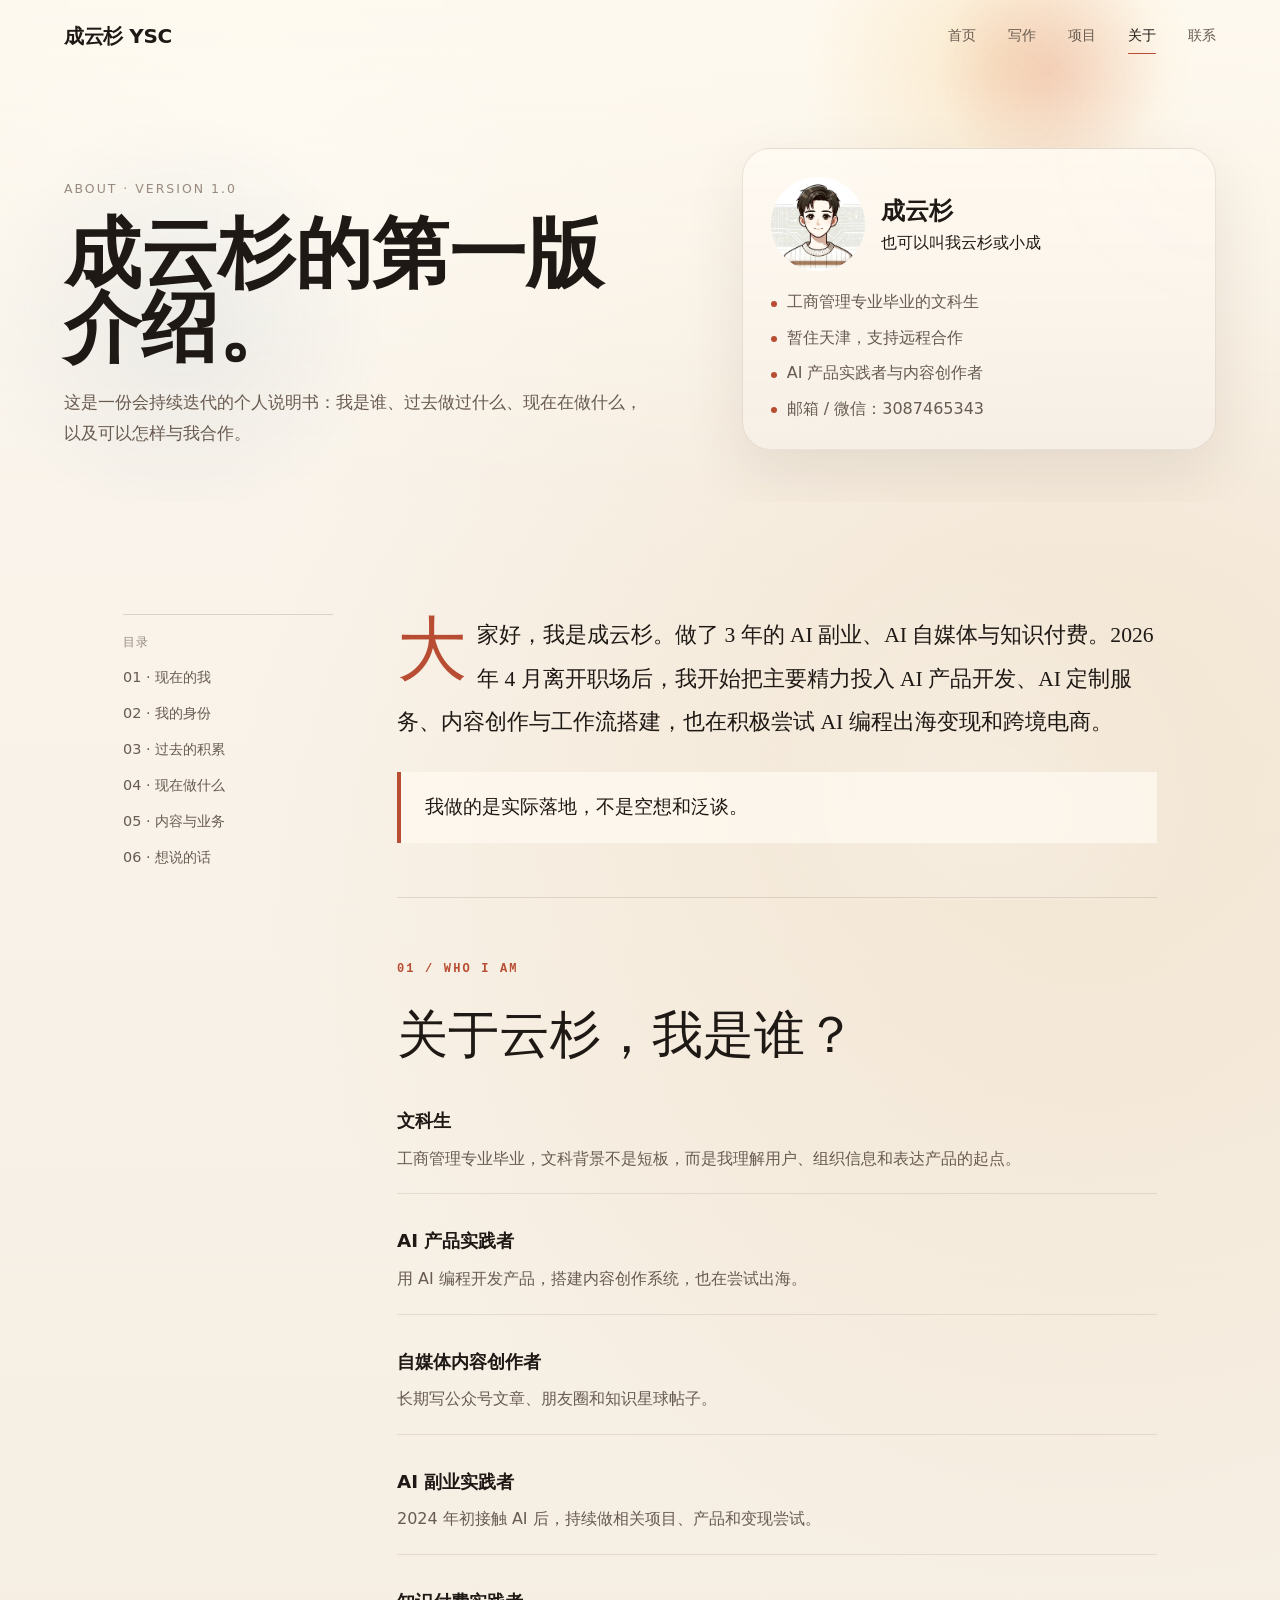
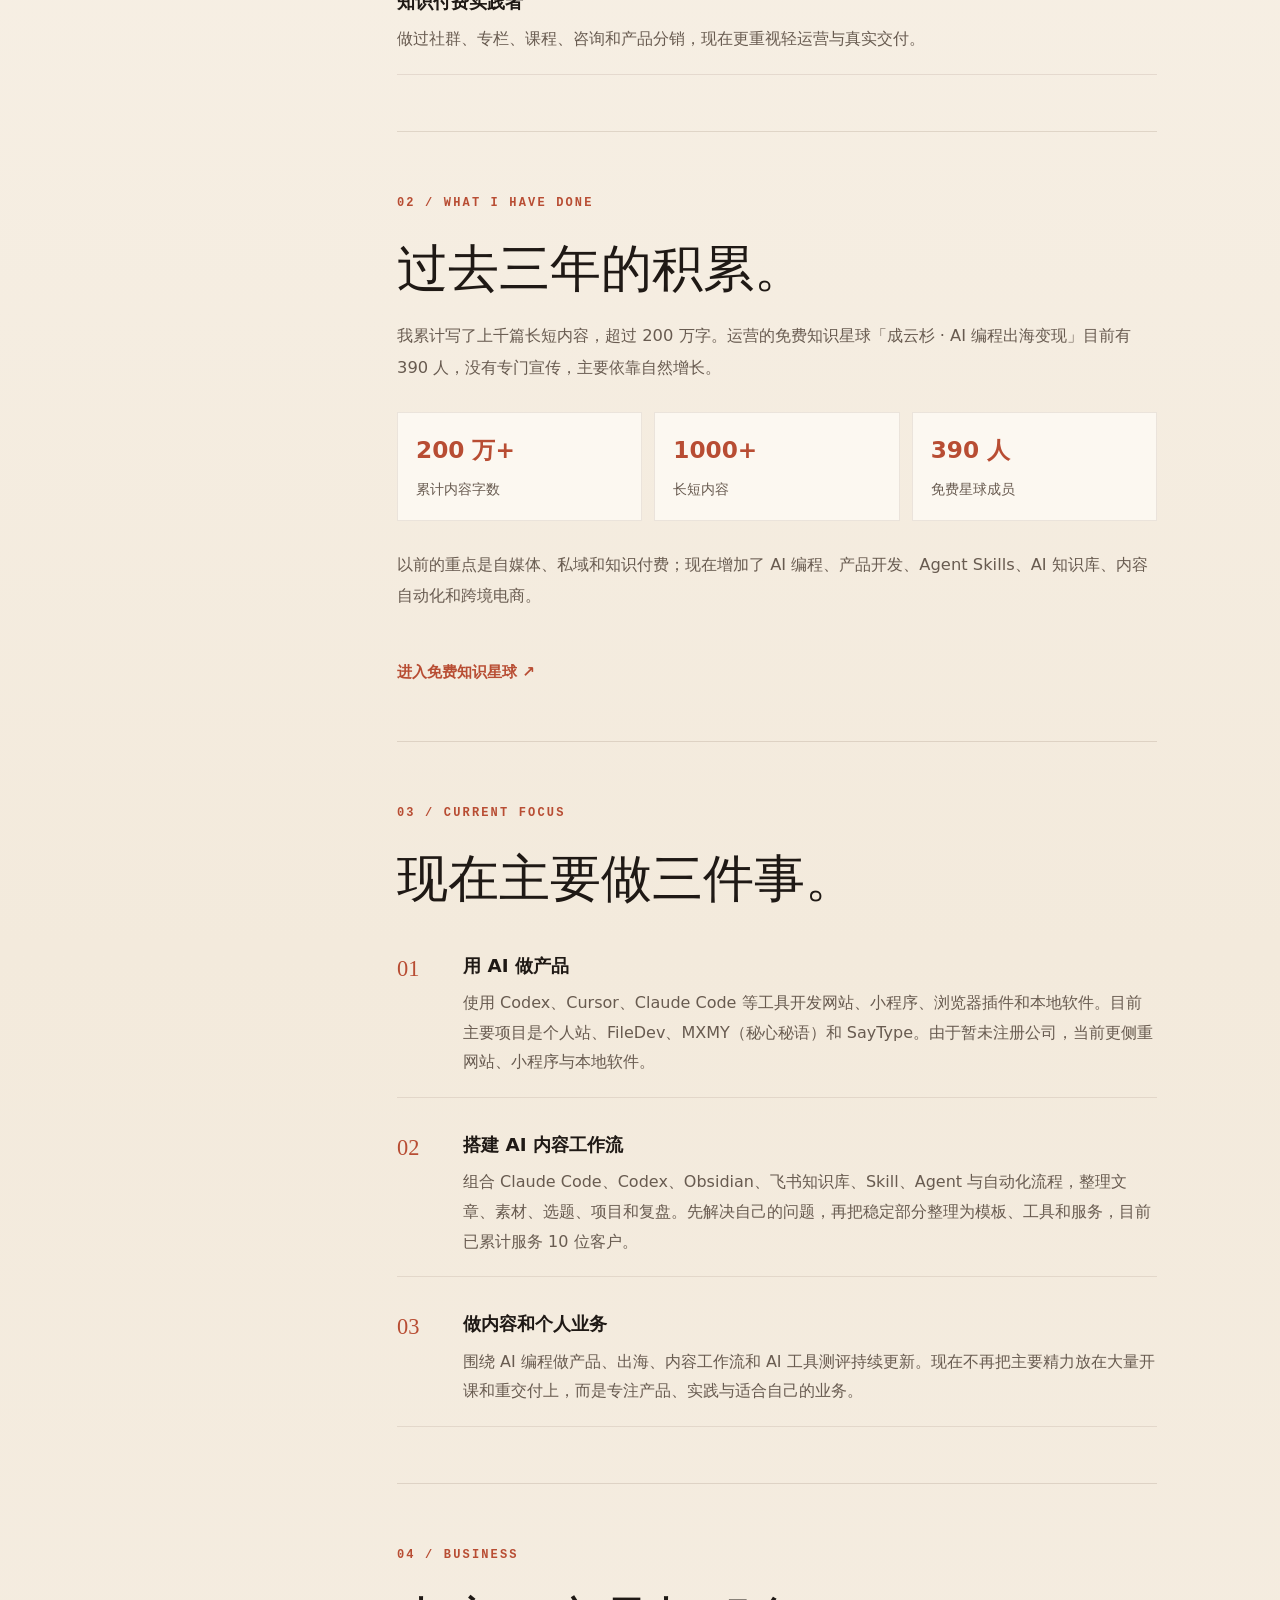
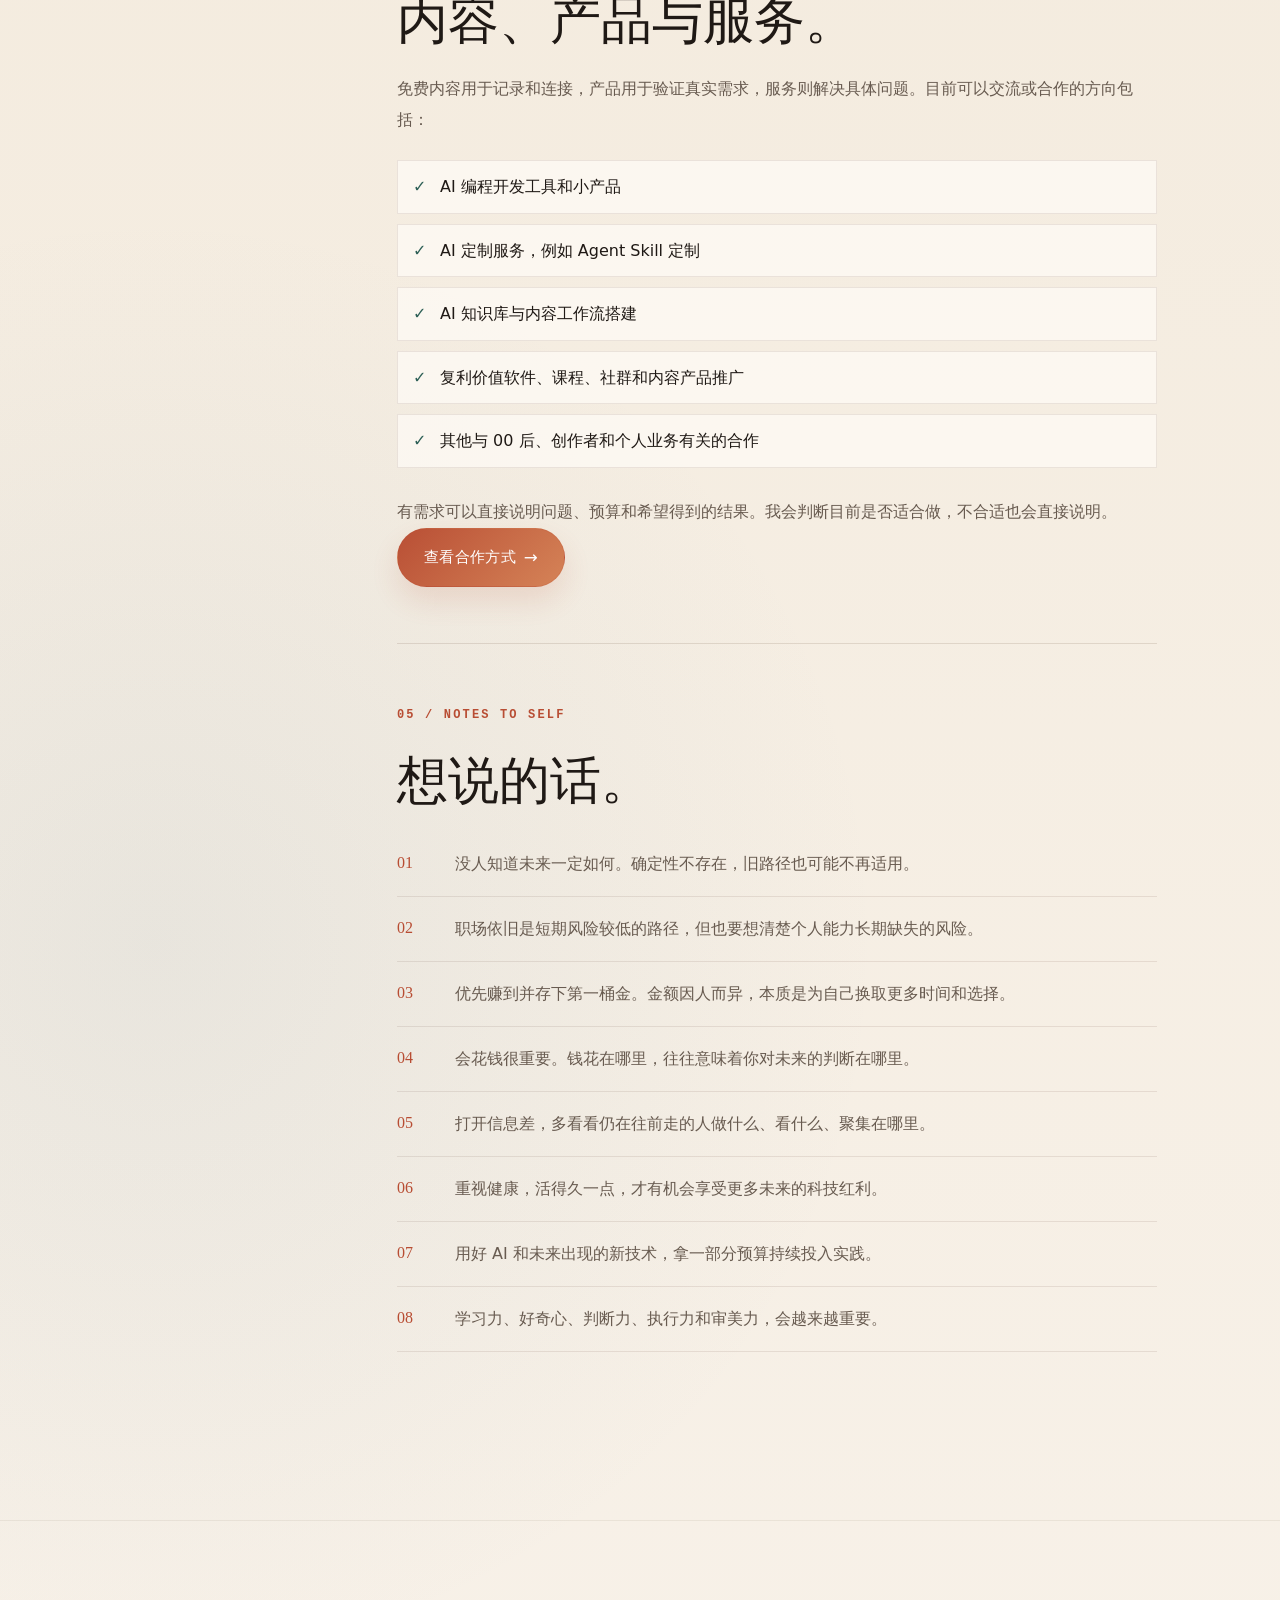
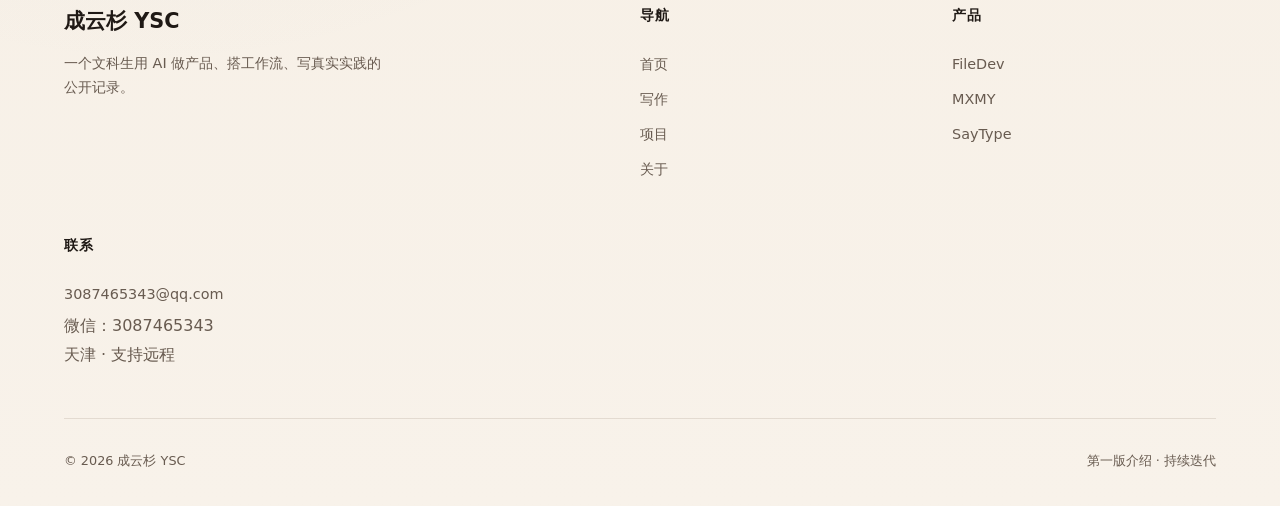
==== commit a8450520: "Upgrade site with current profile and services" ====
--- a/about.html
+++ b/about.html
@@ -3,8 +3,8 @@
 <head>
   <meta charset="UTF-8">
   <meta name="viewport" content="width=device-width, initial-scale=1.0">
-  <meta name="description" content="关于成云杉 YSC：文科背景、写作、AI 产品实践与长期主义记录。">
-  <title>关于 - 成云杉 YSC</title>
+  <meta name="description" content="成云杉的第一版介绍：个人经历、AI 产品体系、内容工作流与个人商业化模式。">
+  <title>关于成云杉 - 第一版个人介绍</title>
   <link rel="apple-touch-icon" sizes="180x180" href="apple-touch-icon.png">
   <link rel="icon" type="image/png" sizes="32x32" href="favicon-32x32.png">
   <link rel="icon" type="image/png" sizes="16x16" href="favicon-16x16.png">
@@ -14,212 +14,98 @@
   <link rel="stylesheet" href="css/pages.css">
 </head>
 <body class="homepage">
-  <div class="page-loader">
-    <div class="loader-content">
-      <div class="loader-logo">YSC</div>
-      <div class="loader-bar"></div>
-    </div>
-  </div>
-
   <nav class="navbar scrolled">
     <div class="container">
       <a href="index.html" class="nav-logo">成云杉 YSC</a>
-      <div class="nav-links">
-        <a href="index.html">首页</a>
-        <a href="blog.html">博客</a>
-        <a href="works.html">项目</a>
-        <a href="about.html" class="active">关于</a>
-        <a href="contact.html">联系</a>
-      </div>
-      <button class="nav-toggle" aria-label="菜单">
-        <span></span>
-        <span></span>
-        <span></span>
-      </button>
+      <div class="nav-links"><a href="index.html">首页</a><a href="blog.html">写作</a><a href="works.html">项目</a><a href="about.html" class="active">关于</a><a href="contact.html">联系</a></div>
+      <button class="nav-toggle" aria-label="菜单"><span></span><span></span><span></span></button>
     </div>
   </nav>
-
-  <div class="mobile-menu">
-    <a href="index.html">首页</a>
-    <a href="blog.html">博客</a>
-    <a href="works.html">项目</a>
-    <a href="about.html">关于</a>
-    <a href="contact.html">联系</a>
-  </div>
+  <div class="mobile-menu"><a href="index.html">首页</a><a href="blog.html">写作</a><a href="works.html">项目</a><a href="about.html">关于</a><a href="contact.html">联系</a></div>
 
   <main>
     <section class="page-intro page-intro-about">
       <div class="container page-intro-grid">
         <div class="page-intro-copy fade-in">
-          <p class="page-kicker">About Me</p>
-          <h1>从文科写作出发，把想法慢慢做成真实产品</h1>
-          <p class="page-summary">
-            我是成云杉 YSC，文科背景，长期写作，也在用 AI 把自己的想法推进成产品。相比“会不会写代码”，我更在意能不能把问题看清楚、把体验说清楚、把产品持续迭代下去。
-          </p>
+          <p class="page-kicker">ABOUT · VERSION 1.0</p>
+          <h1>成云杉的第一版介绍。</h1>
+          <p class="page-summary">这是一份会持续迭代的个人说明书：我是谁、过去做过什么、现在在做什么，以及可以怎样与我合作。</p>
         </div>
-        <aside class="page-intro-card fade-in">
-          <img src="favicon.png" alt="成云杉 YSC 头像" class="page-profile-avatar">
-          <h2>成云杉 YSC</h2>
-          <p>文科生 / 写作者 / AI 产品实践者</p>
-          <ul class="page-profile-points">
-            <li>关注长期主义，而不是短期爆发</li>
-            <li>关注真实问题和真实用户</li>
-            <li>关注输出如何沉淀成系统</li>
-          </ul>
+        <aside class="page-intro-card fade-in-right">
+          <div class="profile-inline"><img src="assets/wechat-avatar.jpg" alt="成云杉头像" class="page-profile-avatar"><div><h2>成云杉</h2><p>也可以叫我云杉或小成</p></div></div>
+          <ul class="page-profile-points"><li>工商管理专业毕业的文科生</li><li>暂住天津，支持远程合作</li><li>AI 产品实践者与内容创作者</li><li>邮箱 / 微信：3087465343</li></ul>
         </aside>
       </div>
     </section>
 
-    <section class="section">
-      <div class="container">
-        <div class="editor-stats">
-          <article class="editor-stat fade-in">
-            <strong>3+</strong>
-            <span>持续写作与副业记录</span>
-          </article>
-          <article class="editor-stat fade-in delay-1">
-            <strong>300万+</strong>
-            <span>累计年输出字数</span>
-          </article>
-          <article class="editor-stat fade-in delay-2">
-            <strong>100+</strong>
-            <span>AI 工具与场景实验</span>
-          </article>
-          <article class="editor-stat fade-in delay-3">
-            <strong>20+</strong>
-            <span>项目与产品迭代</span>
-          </article>
-        </div>
-      </div>
-    </section>
+    <section class="section about-document-section">
+      <div class="container about-document-grid">
+        <aside class="about-toc fade-in" aria-label="文章目录">
+          <span>目录</span>
+          <a href="#intro">01 · 现在的我</a><a href="#identity">02 · 我的身份</a><a href="#history">03 · 过去的积累</a><a href="#now">04 · 现在做什么</a><a href="#business">05 · 内容与业务</a><a href="#beliefs">06 · 想说的话</a>
+        </aside>
 
-    <section class="section">
-      <div class="container narrative-grid">
-        <div class="narrative-block fade-in-left">
-          <p class="section-label">What I Care About</p>
-          <h2 class="section-title">我关心的不只是“会不会做”，而是能不能长期成立</h2>
-          <p class="narrative-text">
-            这个网站不是为了摆经历，而是为了持续记录一条真实的实践路径：一个文科生如何借助 AI，把写作、判断、用户需求和产品体验逐步连起来。
-          </p>
-          <p class="narrative-text">
-            我更愿意做那种看起来慢、但后面会越滚越大的事情。比如持续输出、持续打磨产品、持续复盘每一次反馈和选择。
-          </p>
-        </div>
+        <article class="about-document fade-in">
+          <header id="intro" class="about-lead-block">
+            <p class="about-dropcap">大家好，我是成云杉。做了 3 年的 AI 副业、AI 自媒体与知识付费。2026 年 4 月离开职场后，我开始把主要精力投入 AI 产品开发、AI 定制服务、内容创作与工作流搭建，也在积极尝试 AI 编程出海变现和跨境电商。</p>
+            <blockquote>我做的是实际落地，不是空想和泛谈。</blockquote>
+          </header>
 
-        <div class="focus-list fade-in-right">
-          <article class="focus-sheet">
-            <span class="focus-sheet-label">Current Focus</span>
-            <h3>FileDev</h3>
-            <p>产品进化复盘系统，记录想法、版本、决策、反馈和复盘。</p>
-          </article>
-          <article class="focus-sheet">
-            <span class="focus-sheet-label">Current Focus</span>
-            <h3>MXMY-秘心秘语</h3>
-            <p>私人日记本 App，围绕心情、标签、图片音频和本地安全持续迭代。</p>
-          </article>
-          <article class="focus-sheet">
-            <span class="focus-sheet-label">Current Focus</span>
-            <h3>SayType</h3>
-            <p>Windows 桌面语音输入工具，把录音、转写、AI 整理和自动粘贴串起来。</p>
-          </article>
-        </div>
-      </div>
-    </section>
+          <section id="identity" class="about-chapter">
+            <p class="section-label">01 / WHO I AM</p><h2>关于云杉，我是谁？</h2>
+            <div class="identity-list">
+              <div><strong>文科生</strong><p>工商管理专业毕业，文科背景不是短板，而是我理解用户、组织信息和表达产品的起点。</p></div>
+              <div><strong>AI 产品实践者</strong><p>用 AI 编程开发产品，搭建内容创作系统，也在尝试出海。</p></div>
+              <div><strong>自媒体内容创作者</strong><p>长期写公众号文章、朋友圈和知识星球帖子。</p></div>
+              <div><strong>AI 副业实践者</strong><p>2024 年初接触 AI 后，持续做相关项目、产品和变现尝试。</p></div>
+              <div><strong>知识付费实践者</strong><p>做过社群、专栏、课程、咨询和产品分销，现在更重视轻运营与真实交付。</p></div>
+            </div>
+          </section>
 
-    <section class="section">
-      <div class="container">
-        <div class="home-section-head fade-in">
-          <p class="section-label">Journey</p>
-          <h2 class="section-title">这几年我在往哪里走</h2>
-          <p class="section-desc">不是突然转型，而是一点点从写内容，走向理解产品、组织需求、打磨体验和记录真实迭代。</p>
-        </div>
+          <section id="history" class="about-chapter">
+            <p class="section-label">02 / WHAT I HAVE DONE</p><h2>过去三年的积累。</h2>
+            <p>我累计写了上千篇长短内容，超过 200 万字。运营的免费知识星球「成云杉 · AI 编程出海变现」目前有 390 人，没有专门宣传，主要依靠自然增长。</p>
+            <div class="about-proof-row"><div><strong>200 万+</strong><span>累计内容字数</span></div><div><strong>1000+</strong><span>长短内容</span></div><div><strong>390 人</strong><span>免费星球成员</span></div></div>
+            <p>以前的重点是自媒体、私域和知识付费；现在增加了 AI 编程、产品开发、Agent Skills、AI 知识库、内容自动化和跨境电商。</p>
+            <a class="reading-link" href="https://t.zsxq.com/VqloN" target="_blank" rel="noopener">进入免费知识星球 ↗</a>
+          </section>
 
-        <div class="editor-timeline">
-          <article class="editor-timeline-item fade-in">
-            <span class="editor-timeline-year">2026</span>
-            <div>
-              <h3>从“持续写内容”走向“持续做产品”</h3>
-              <p>围绕 FileDev、MXMY-秘心秘语、SayType 三个方向推进真实产品，同时让网站承担记录、展示和转化的功能。</p>
+          <section id="now" class="about-chapter">
+            <p class="section-label">03 / CURRENT FOCUS</p><h2>现在主要做三件事。</h2>
+            <div class="about-numbered">
+              <div><span>01</span><h3>用 AI 做产品</h3><p>使用 Codex、Cursor、Claude Code 等工具开发网站、小程序、浏览器插件和本地软件。目前主要项目是个人站、FileDev、MXMY（秘心秘语）和 SayType。由于暂未注册公司，当前更侧重网站、小程序与本地软件。</p></div>
+              <div><span>02</span><h3>搭建 AI 内容工作流</h3><p>组合 Claude Code、Codex、Obsidian、飞书知识库、Skill、Agent 与自动化流程，整理文章、素材、选题、项目和复盘。先解决自己的问题，再把稳定部分整理为模板、工具和服务，目前已累计服务 10 位客户。</p></div>
+              <div><span>03</span><h3>做内容和个人业务</h3><p>围绕 AI 编程做产品、出海、内容工作流和 AI 工具测评持续更新。现在不再把主要精力放在大量开课和重交付上，而是专注产品、实践与适合自己的业务。</p></div>
             </div>
-          </article>
-          <article class="editor-timeline-item fade-in delay-1">
-            <span class="editor-timeline-year">2025</span>
-            <div>
-              <h3>开始搭建一人公司闭环</h3>
-              <p>围绕内容、工具、资料包和咨询入口，尝试让不同模块开始互相支撑。</p>
-            </div>
-          </article>
-          <article class="editor-timeline-item fade-in delay-2">
-            <span class="editor-timeline-year">2024</span>
-            <div>
-              <h3>集中做 AI 与内容创作实验</h3>
-              <p>把工具真正放进工作流，积累出可复用的方法，而不是只做表面评测。</p>
-            </div>
-          </article>
-          <article class="editor-timeline-item fade-in delay-3">
-            <span class="editor-timeline-year">2022</span>
-            <div>
-              <h3>开始稳定写作和公开输出</h3>
-              <p>从零开始持续发布内容，在不断迭代里逐步形成自己的表达方式和判断体系。</p>
-            </div>
-          </article>
-        </div>
-      </div>
-    </section>
+          </section>
 
-    <section class="section home-cta">
-      <div class="container">
-        <div class="home-cta-card fade-in">
-          <p class="section-label">Talk To Me</p>
-          <h2>如果你也在做副业、内容或 AI 项目，我们可以聊聊</h2>
-          <p>你可以先领取资料包，也可以直接联系我，说说你现在想做什么、卡在哪一步。</p>
-          <div class="home-actions">
-            <a href="contact.html" class="btn btn-primary">
-              联系我
-              <span class="btn-icon">→</span>
-            </a>
-            <a href="blog.html" class="btn btn-secondary">先看我的文章</a>
-          </div>
-        </div>
+          <section id="business" class="about-chapter">
+            <p class="section-label">04 / BUSINESS</p><h2>内容、产品与服务。</h2>
+            <p>免费内容用于记录和连接，产品用于验证真实需求，服务则解决具体问题。目前可以交流或合作的方向包括：</p>
+            <ul class="about-checklist"><li>AI 编程开发工具和小产品</li><li>AI 定制服务，例如 Agent Skill 定制</li><li>AI 知识库与内容工作流搭建</li><li>复利价值软件、课程、社群和内容产品推广</li><li>其他与 00 后、创作者和个人业务有关的合作</li></ul>
+            <p>有需求可以直接说明问题、预算和希望得到的结果。我会判断目前是否适合做，不合适也会直接说明。</p>
+            <a href="contact.html" class="btn btn-primary">查看合作方式 <span class="btn-icon">→</span></a>
+          </section>
+
+          <section id="beliefs" class="about-chapter">
+            <p class="section-label">05 / NOTES TO SELF</p><h2>想说的话。</h2>
+            <ol class="belief-list">
+              <li><span>01</span><p>没人知道未来一定如何。确定性不存在，旧路径也可能不再适用。</p></li>
+              <li><span>02</span><p>职场依旧是短期风险较低的路径，但也要想清楚个人能力长期缺失的风险。</p></li>
+              <li><span>03</span><p>优先赚到并存下第一桶金。金额因人而异，本质是为自己换取更多时间和选择。</p></li>
+              <li><span>04</span><p>会花钱很重要。钱花在哪里，往往意味着你对未来的判断在哪里。</p></li>
+              <li><span>05</span><p>打开信息差，多看看仍在往前走的人做什么、看什么、聚集在哪里。</p></li>
+              <li><span>06</span><p>重视健康，活得久一点，才有机会享受更多未来的科技红利。</p></li>
+              <li><span>07</span><p>用好 AI 和未来出现的新技术，拿一部分预算持续投入实践。</p></li>
+              <li><span>08</span><p>学习力、好奇心、判断力、执行力和审美力，会越来越重要。</p></li>
+            </ol>
+          </section>
+        </article>
       </div>
     </section>
   </main>
 
-  <footer class="footer">
-    <div class="container">
-      <div class="footer-grid footer-grid-home">
-        <div class="footer-brand">
-          <div class="footer-logo">成云杉 YSC</div>
-          <p class="footer-desc">记录 AI 工具、内容创作、副业实践与一人公司的长期过程，把经验沉淀成可复用的系统。</p>
-        </div>
-        <div class="footer-nav">
-          <h4>入口</h4>
-          <a href="index.html">首页</a>
-          <a href="blog.html">博客</a>
-          <a href="works.html">项目</a>
-          <a href="about.html">关于</a>
-        </div>
-        <div class="footer-nav">
-          <h4>方向</h4>
-          <a href="works.html">FileDev</a>
-          <a href="works.html">MXMY</a>
-          <a href="works.html">SayType</a>
-          <a href="contact.html">资源入口</a>
-        </div>
-        <div class="footer-nav">
-          <h4>联系</h4>
-          <a href="mailto:hello@yscai101.com">hello@yscai101.com</a>
-          <a href="contact.html">中国，深圳</a>
-          <a href="contact.html">免费资料包</a>
-        </div>
-      </div>
-      <div class="footer-bottom">
-        <span>© 2026 成云杉 YSC. 保留所有权利。</span>
-        <span><a href="about.html">隐私政策</a> / <a href="contact.html">服务条款</a></span>
-      </div>
-    </div>
-  </footer>
-
+  <footer class="footer"><div class="container"><div class="footer-grid footer-grid-home"><div class="footer-brand"><div class="footer-logo">成云杉 YSC</div><p class="footer-desc">一个文科生用 AI 做产品、搭工作流、写真实实践的公开记录。</p></div><div class="footer-nav"><h4>导航</h4><a href="index.html">首页</a><a href="blog.html">写作</a><a href="works.html">项目</a><a href="about.html">关于</a></div><div class="footer-nav"><h4>产品</h4><a href="https://filedev.dev" target="_blank" rel="noopener">FileDev</a><a href="works.html#mxmy">MXMY</a><a href="works.html#saytype">SayType</a></div><div class="footer-nav"><h4>联系</h4><a href="mailto:3087465343@qq.com">3087465343@qq.com</a><span>微信：3087465343</span><span>天津 · 支持远程</span></div></div><div class="footer-bottom"><span>© 2026 成云杉 YSC</span><span>第一版介绍 · 持续迭代</span></div></div></footer>
   <button class="back-to-top" aria-label="返回顶部">↑</button>
   <script src="js/main.js"></script>
 </body>
--- a/css/style.css
+++ b/css/style.css
@@ -3185,13 +3185,11 @@
   width: 66px;
   height: 66px;
   border-radius: 50%;
-  display: grid;
-  place-items: center;
+  display: block;
+  object-fit: cover;
+  object-position: center;
   background: linear-gradient(135deg, rgba(191, 93, 64, 0.12), rgba(214, 173, 102, 0.1));
   border: 1px solid rgba(191, 93, 64, 0.16);
-  color: var(--accent);
-  font-weight: 700;
-  letter-spacing: 0.08em;
 }
 
 .profile-row h2,
@@ -3217,8 +3215,13 @@
 
 .profile-copy {
   display: grid;
-  gap: 12px;
-  line-height: 1.78;
+  gap: 8px;
+  line-height: 1.65;
+}
+
+.profile-copy p {
+  margin: 0;
+  text-align: left;
 }
 
 .focus-card h3 {
@@ -3465,3 +3468,560 @@
     height: 170px;
   }
 }
+
+/* ============================================
+   Homepage 2026: AI product lab
+   ============================================ */
+.ysc-lab {
+  position: relative;
+  overflow: hidden;
+}
+
+.ysc-lab::before {
+  content: '';
+  position: fixed;
+  inset: 0;
+  z-index: -2;
+  background:
+    linear-gradient(rgba(72, 55, 38, 0.04) 1px, transparent 1px),
+    linear-gradient(90deg, rgba(72, 55, 38, 0.04) 1px, transparent 1px);
+  background-size: 46px 46px;
+  mask-image: linear-gradient(180deg, rgba(0, 0, 0, 0.76), transparent 78%);
+  pointer-events: none;
+}
+
+.ysc-lab::after {
+  content: 'AI MEDIA / PRODUCT / BUILD IN PUBLIC / LONG TERM / ';
+  position: fixed;
+  left: -6vw;
+  right: -6vw;
+  bottom: 24px;
+  z-index: -1;
+  color: rgba(66, 50, 36, 0.035);
+  font-size: clamp(3.4rem, 8vw, 7rem);
+  font-weight: 800;
+  letter-spacing: 0.12em;
+  white-space: nowrap;
+  pointer-events: none;
+}
+
+.lab-hero {
+  position: relative;
+  padding: calc(var(--nav-height) + 46px) 0 52px;
+}
+
+.lab-hero::before,
+.lab-hero::after {
+  content: '';
+  position: absolute;
+  border-radius: 999px;
+  pointer-events: none;
+}
+
+.lab-hero::before {
+  width: 520px;
+  height: 520px;
+  right: -160px;
+  top: -160px;
+  background: radial-gradient(circle, rgba(185, 74, 64, 0.16), transparent 64%);
+  animation: labFloat 9s ease-in-out infinite;
+}
+
+.lab-hero::after {
+  width: 420px;
+  height: 420px;
+  left: -130px;
+  bottom: -180px;
+  background: radial-gradient(circle, rgba(45, 95, 86, 0.12), transparent 64%);
+  animation: labFloat 11s ease-in-out infinite reverse;
+}
+
+.lab-hero-grid,
+.lab-writing-grid {
+  display: grid;
+  grid-template-columns: minmax(0, 1.05fr) minmax(360px, 0.95fr);
+  gap: 28px;
+  align-items: stretch;
+}
+
+.lab-hero-copy,
+.lab-console,
+.lab-map-card,
+.lab-project-card,
+.lab-cta-card {
+  border: 1px solid rgba(77, 58, 42, 0.12);
+  background: rgba(255, 251, 246, 0.78);
+  box-shadow: 0 24px 70px rgba(68, 48, 34, 0.08);
+  backdrop-filter: blur(18px);
+  -webkit-backdrop-filter: blur(18px);
+}
+
+.lab-hero-copy {
+  position: relative;
+  min-height: 620px;
+  padding: clamp(32px, 5vw, 58px);
+  border-radius: 36px;
+  overflow: hidden;
+}
+
+.lab-hero-copy::after {
+  content: '';
+  position: absolute;
+  right: -80px;
+  bottom: -120px;
+  width: 430px;
+  height: 300px;
+  background: linear-gradient(180deg, rgba(44, 70, 79, 0.88), rgba(29, 47, 56, 0.96));
+  clip-path: polygon(0 100%, 14% 68%, 32% 42%, 50% 54%, 72% 22%, 100% 0, 100% 100%);
+  opacity: 0.9;
+}
+
+.lab-kicker {
+  display: inline-flex;
+  align-items: center;
+  gap: 10px;
+  color: var(--text-muted);
+  font-size: 0.76rem;
+  font-weight: 700;
+  letter-spacing: 0.18em;
+  text-transform: uppercase;
+}
+
+.live-dot {
+  width: 9px;
+  height: 9px;
+  border-radius: 50%;
+  background: #2d5f56;
+  box-shadow: 0 0 0 0 rgba(45, 95, 86, 0.35);
+  animation: labPulse 1.7s ease-out infinite;
+}
+
+.lab-hero h1 {
+  position: relative;
+  z-index: 1;
+  max-width: 8.8em;
+  margin: 22px 0 22px;
+  font-family: Georgia, 'Noto Serif SC', 'Songti SC', serif;
+  font-size: clamp(3.5rem, 7vw, 6.7rem);
+  font-weight: 500;
+  line-height: 0.96;
+  letter-spacing: 0;
+}
+
+.lab-lead {
+  position: relative;
+  z-index: 1;
+  max-width: 680px;
+  color: var(--text-secondary);
+  font-size: 1.08rem;
+  line-height: 1.95;
+  margin-bottom: 24px;
+}
+
+.lab-tags,
+.project-status,
+.cta-contact-row {
+  display: flex;
+  flex-wrap: wrap;
+  gap: 10px;
+}
+
+.lab-tags {
+  position: relative;
+  z-index: 1;
+  margin-bottom: 28px;
+}
+
+.lab-tags span,
+.project-status span {
+  border: 1px solid rgba(83, 63, 45, 0.12);
+  border-radius: 999px;
+  background: rgba(255, 255, 255, 0.48);
+  color: var(--text-secondary);
+  font-size: 0.86rem;
+  padding: 7px 11px;
+}
+
+.lab-hero-copy .home-actions {
+  position: relative;
+  z-index: 1;
+}
+
+.lab-console {
+  position: relative;
+  min-height: 620px;
+  border-radius: 36px;
+  padding: 22px;
+  overflow: hidden;
+  background:
+    radial-gradient(circle at 80% 10%, rgba(185, 74, 64, 0.18), transparent 22%),
+    linear-gradient(180deg, rgba(33, 30, 28, 0.97), rgba(27, 26, 25, 0.98));
+  color: #f7efe7;
+}
+
+.lab-console::before {
+  content: '';
+  position: absolute;
+  inset: 64px 20px 20px;
+  border-radius: 28px;
+  background:
+    linear-gradient(rgba(255, 255, 255, 0.035) 1px, transparent 1px),
+    linear-gradient(90deg, rgba(255, 255, 255, 0.035) 1px, transparent 1px);
+  background-size: 30px 30px;
+}
+
+.console-topbar,
+.console-profile,
+.console-lines {
+  position: relative;
+  z-index: 1;
+}
+
+.console-topbar {
+  display: flex;
+  align-items: center;
+  gap: 8px;
+  color: rgba(247, 239, 231, 0.62);
+  font-size: 0.78rem;
+  letter-spacing: 0.08em;
+}
+
+.console-topbar span {
+  width: 9px;
+  height: 9px;
+  border-radius: 50%;
+  background: rgba(247, 239, 231, 0.32);
+}
+
+.console-topbar span:first-child {
+  background: #b94a40;
+}
+
+.console-topbar strong {
+  margin-left: 8px;
+  font-weight: 500;
+}
+
+.console-profile {
+  display: flex;
+  align-items: center;
+  gap: 16px;
+  margin: 58px 0 34px;
+}
+
+.console-profile img {
+  width: 86px;
+  height: 86px;
+  border-radius: 24px;
+  object-fit: cover;
+  border: 1px solid rgba(255, 255, 255, 0.18);
+}
+
+.console-profile p {
+  margin: 0 0 6px;
+  color: rgba(247, 239, 231, 0.66);
+}
+
+.console-profile strong {
+  display: block;
+  font-family: Georgia, 'Noto Serif SC', serif;
+  font-size: 1.55rem;
+  font-weight: 500;
+}
+
+.console-lines {
+  display: grid;
+  gap: 14px;
+  margin-top: 30px;
+}
+
+.console-lines p {
+  margin: 0;
+  padding: 14px 15px;
+  border-radius: 16px;
+  background: rgba(255, 255, 255, 0.06);
+  color: rgba(247, 239, 231, 0.8);
+  line-height: 1.65;
+}
+
+.console-lines span {
+  display: inline-block;
+  min-width: 78px;
+  color: #e7c37f;
+  font-family: 'SF Mono', 'Cascadia Code', monospace;
+  font-size: 0.82rem;
+}
+
+.lab-stats {
+  padding: 22px 0 44px;
+}
+
+.lab-stat-grid {
+  display: grid;
+  grid-template-columns: repeat(4, minmax(0, 1fr));
+  gap: 14px;
+}
+
+.lab-stat-grid article {
+  min-height: 132px;
+  padding: 22px;
+  border-radius: 24px;
+  background: rgba(255, 253, 249, 0.8);
+  border: 1px solid rgba(88, 66, 47, 0.1);
+}
+
+.lab-stat-grid strong {
+  display: block;
+  margin-bottom: 10px;
+  color: var(--text-primary);
+  font-size: clamp(2rem, 4vw, 3rem);
+  line-height: 1;
+}
+
+.lab-stat-grid span {
+  color: var(--text-secondary);
+}
+
+.lab-section-head {
+  max-width: 760px;
+  margin-bottom: 24px;
+}
+
+.lab-section-head h2,
+.lab-cta-card h2 {
+  margin: 8px 0 12px;
+  font-family: Georgia, 'Noto Serif SC', 'Songti SC', serif;
+  font-size: clamp(2.4rem, 5vw, 4.4rem);
+  font-weight: 500;
+  line-height: 1.05;
+  letter-spacing: 0;
+}
+
+.lab-section-head p,
+.lab-cta-card p {
+  color: var(--text-secondary);
+  line-height: 1.9;
+}
+
+.lab-map-grid,
+.lab-project-grid {
+  display: grid;
+  grid-template-columns: repeat(4, minmax(0, 1fr));
+  gap: 16px;
+}
+
+.lab-project-grid {
+  grid-template-columns: repeat(3, minmax(0, 1fr));
+}
+
+.lab-map-card,
+.lab-project-card {
+  position: relative;
+  min-height: 300px;
+  border-radius: 28px;
+  padding: 24px;
+  overflow: hidden;
+  transition: transform 0.35s ease, box-shadow 0.35s ease;
+}
+
+.lab-map-card:hover,
+.lab-project-card:hover {
+  transform: translateY(-4px);
+  box-shadow: 0 28px 78px rgba(68, 48, 34, 0.12);
+}
+
+.lab-map-card span {
+  color: var(--text-muted);
+  font-size: 0.76rem;
+  letter-spacing: 0.14em;
+}
+
+.lab-map-card h3,
+.lab-project-card h3 {
+  margin: 18px 0 12px;
+  font-family: Georgia, 'Noto Serif SC', serif;
+  font-size: 2rem;
+  font-weight: 500;
+  line-height: 1.18;
+}
+
+.lab-map-card p,
+.lab-project-card p {
+  color: var(--text-secondary);
+  line-height: 1.82;
+}
+
+.lab-map-card a {
+  position: absolute;
+  left: 24px;
+  bottom: 22px;
+  color: var(--accent);
+  font-weight: 700;
+}
+
+.project-code {
+  display: grid;
+  place-items: center;
+  width: 58px;
+  height: 58px;
+  margin-bottom: 18px;
+  border-radius: 18px;
+  background: #263f44;
+  color: #f8efe4;
+  font-weight: 800;
+  letter-spacing: 0.06em;
+}
+
+.lab-project-card:nth-child(2) .project-code {
+  background: #b94a40;
+}
+
+.lab-project-card:nth-child(3) .project-code {
+  background: #80623d;
+}
+
+.lab-writing-grid {
+  align-items: start;
+}
+
+.lab-note-list {
+  display: grid;
+  gap: 12px;
+}
+
+.lab-note-list a {
+  display: grid;
+  grid-template-columns: 46px 1fr auto;
+  gap: 18px;
+  align-items: center;
+  padding: 18px;
+  border-radius: 22px;
+  background: rgba(255, 253, 249, 0.78);
+  border: 1px solid rgba(88, 66, 47, 0.1);
+}
+
+.lab-note-list span {
+  color: var(--accent);
+  font-weight: 800;
+}
+
+.lab-note-list strong {
+  font-family: Georgia, 'Noto Serif SC', serif;
+  font-size: 1.2rem;
+  font-weight: 500;
+}
+
+.lab-note-list em {
+  color: var(--text-muted);
+  font-style: normal;
+  font-size: 0.86rem;
+}
+
+.lab-cta-card {
+  position: relative;
+  border-radius: 34px;
+  padding: clamp(28px, 5vw, 48px);
+  overflow: hidden;
+}
+
+.lab-cta-card::after {
+  content: 'AVAILABLE';
+  position: absolute;
+  right: -24px;
+  top: 22px;
+  color: rgba(185, 74, 64, 0.08);
+  font-size: clamp(3rem, 9vw, 7rem);
+  font-weight: 900;
+  letter-spacing: 0.08em;
+}
+
+.lab-cta-card h2,
+.lab-cta-card p,
+.lab-cta-card .section-label,
+.cta-contact-row {
+  position: relative;
+  z-index: 1;
+}
+
+.cta-contact-row {
+  margin-top: 22px;
+}
+
+.cta-contact-row a {
+  border-radius: 999px;
+  border: 1px solid rgba(88, 66, 47, 0.14);
+  background: rgba(255, 255, 255, 0.52);
+  padding: 10px 14px;
+  color: var(--accent);
+  font-weight: 700;
+}
+
+@keyframes labPulse {
+  0% { box-shadow: 0 0 0 0 rgba(45, 95, 86, 0.34); }
+  80% { box-shadow: 0 0 0 12px rgba(45, 95, 86, 0); }
+  100% { box-shadow: 0 0 0 0 rgba(45, 95, 86, 0); }
+}
+
+@keyframes labFloat {
+  0%, 100% { transform: translate3d(0, 0, 0); }
+  50% { transform: translate3d(0, 22px, 0); }
+}
+
+@media (prefers-reduced-motion: reduce) {
+  .live-dot,
+  .lab-hero::before,
+  .lab-hero::after {
+    animation: none;
+  }
+}
+
+@media (max-width: 1100px) {
+  .lab-hero-grid,
+  .lab-writing-grid,
+  .lab-project-grid {
+    grid-template-columns: 1fr;
+  }
+
+  .lab-map-grid,
+  .lab-stat-grid {
+    grid-template-columns: repeat(2, minmax(0, 1fr));
+  }
+
+  .lab-hero-copy,
+  .lab-console {
+    min-height: auto;
+  }
+}
+
+@media (max-width: 700px) {
+  .lab-hero {
+    padding-top: calc(var(--nav-height) + 26px);
+  }
+
+  .lab-hero-copy,
+  .lab-console,
+  .lab-cta-card {
+    border-radius: 26px;
+    padding: 22px;
+  }
+
+  .lab-hero h1 {
+    font-size: clamp(2.6rem, 13vw, 4rem);
+  }
+
+  .lab-map-grid,
+  .lab-stat-grid {
+    grid-template-columns: 1fr;
+  }
+
+  .lab-note-list a {
+    grid-template-columns: 1fr;
+    gap: 6px;
+  }
+
+  .console-profile {
+    align-items: flex-start;
+    flex-direction: column;
+    margin-top: 34px;
+  }
+}
--- a/css/pages.css
+++ b/css/pages.css
@@ -697,3 +697,733 @@
     padding: 22px 20px;
   }
 }
+
+/* 2026 content architecture upgrade */
+.fade-in,
+.fade-in-left,
+.fade-in-right {
+  opacity: 1;
+}
+
+.page-intro h1 {
+  letter-spacing: 0;
+}
+
+.profile-inline {
+  display: flex;
+  align-items: center;
+  gap: 16px;
+}
+
+.profile-inline .page-profile-avatar {
+  margin: 0;
+}
+
+.profile-inline h2,
+.profile-inline p {
+  margin: 0;
+}
+
+.about-document-section {
+  padding-top: 28px;
+}
+
+.about-document-grid {
+  display: grid;
+  grid-template-columns: 210px minmax(0, 760px);
+  justify-content: center;
+  gap: 64px;
+  align-items: start;
+}
+
+.about-toc {
+  position: sticky;
+  top: 112px;
+  display: grid;
+  gap: 13px;
+  padding: 18px 0;
+  border-top: 1px solid rgba(78, 46, 29, 0.16);
+}
+
+.about-toc span {
+  color: var(--text-muted);
+  font-size: 0.76rem;
+  letter-spacing: 0.12em;
+}
+
+.about-toc a {
+  color: var(--text-secondary);
+  font-size: 0.9rem;
+}
+
+.about-toc a:hover {
+  color: var(--accent);
+}
+
+.about-document {
+  min-width: 0;
+}
+
+.about-lead-block,
+.about-chapter {
+  scroll-margin-top: 104px;
+}
+
+.about-lead-block {
+  padding-bottom: 54px;
+}
+
+.about-dropcap {
+  color: var(--text-primary);
+  font-family: Georgia, 'Noto Serif SC', 'Songti SC', serif;
+  font-size: 1.35rem;
+  line-height: 2;
+}
+
+.about-dropcap::first-letter {
+  float: left;
+  margin: 10px 10px 0 0;
+  color: var(--accent);
+  font-size: 4.4rem;
+  line-height: 0.72;
+}
+
+.about-document blockquote {
+  margin: 28px 0 0;
+  padding: 20px 24px;
+  border-left: 4px solid var(--accent);
+  background: rgba(255, 250, 242, 0.72);
+  color: var(--text-primary);
+  font-family: Georgia, 'Noto Serif SC', serif;
+  font-size: 1.2rem;
+}
+
+.about-chapter {
+  padding: 56px 0;
+  border-top: 1px solid rgba(78, 46, 29, 0.13);
+}
+
+.about-chapter h2 {
+  margin: 8px 0 22px;
+  font-family: Georgia, 'Noto Serif SC', serif;
+  font-size: clamp(2rem, 4vw, 3.25rem);
+  font-weight: 500;
+  line-height: 1.16;
+}
+
+.about-chapter > p {
+  color: var(--text-secondary);
+  font-size: 1.02rem;
+  line-height: 1.95;
+}
+
+.identity-list,
+.about-numbered {
+  display: grid;
+  gap: 12px;
+}
+
+.identity-list > div,
+.about-numbered > div {
+  padding: 20px 0;
+  border-bottom: 1px solid rgba(78, 46, 29, 0.1);
+}
+
+.identity-list strong,
+.about-numbered h3 {
+  display: block;
+  margin-bottom: 8px;
+  font-size: 1.15rem;
+}
+
+.identity-list p,
+.about-numbered p {
+  color: var(--text-secondary);
+  line-height: 1.85;
+}
+
+.about-proof-row,
+.product-facts {
+  display: grid;
+  grid-template-columns: repeat(3, 1fr);
+  gap: 12px;
+  margin: 28px 0;
+}
+
+.about-proof-row > div,
+.product-facts > div {
+  padding: 18px;
+  border: 1px solid rgba(78, 46, 29, 0.1);
+  background: rgba(255, 252, 247, 0.72);
+}
+
+.about-proof-row strong,
+.product-facts strong {
+  display: block;
+  margin-bottom: 8px;
+  color: var(--accent);
+  font-size: 1.45rem;
+}
+
+.about-proof-row span,
+.product-facts span {
+  color: var(--text-secondary);
+  font-size: 0.88rem;
+}
+
+.about-numbered > div {
+  display: grid;
+  grid-template-columns: 48px 1fr;
+  column-gap: 18px;
+}
+
+.about-numbered > div > span {
+  grid-row: 1 / 3;
+  color: var(--accent);
+  font-family: Georgia, serif;
+  font-size: 1.4rem;
+}
+
+.about-checklist {
+  display: grid;
+  gap: 10px;
+  margin: 24px 0 28px;
+}
+
+.about-checklist li {
+  position: relative;
+  padding: 13px 14px 13px 42px;
+  background: rgba(255, 252, 247, 0.66);
+  border: 1px solid rgba(78, 46, 29, 0.1);
+}
+
+.about-checklist li::before {
+  content: '✓';
+  position: absolute;
+  left: 15px;
+  color: #2d5f56;
+  font-weight: 800;
+}
+
+.belief-list {
+  display: grid;
+  gap: 0;
+}
+
+.belief-list li {
+  display: grid;
+  grid-template-columns: 46px 1fr;
+  gap: 12px;
+  padding: 18px 0;
+  border-bottom: 1px solid rgba(78, 46, 29, 0.1);
+}
+
+.belief-list span {
+  color: var(--accent);
+  font-family: Georgia, serif;
+}
+
+.belief-list p {
+  color: var(--text-secondary);
+  line-height: 1.75;
+}
+
+.product-case-list {
+  display: grid;
+  gap: 22px;
+}
+
+.product-case {
+  display: grid;
+  grid-template-columns: minmax(0, 1.15fr) minmax(280px, 0.85fr);
+  gap: 28px;
+  padding: clamp(24px, 5vw, 46px);
+  border: 1px solid rgba(78, 46, 29, 0.11);
+  background: rgba(255, 252, 247, 0.78);
+  box-shadow: 0 22px 60px rgba(83, 53, 37, 0.07);
+  scroll-margin-top: 100px;
+}
+
+.product-case-featured {
+  background: linear-gradient(135deg, rgba(235, 248, 241, 0.94), rgba(255, 252, 247, 0.9));
+}
+
+.product-case-meta,
+.product-status-strip {
+  display: flex;
+  flex-wrap: wrap;
+  gap: 10px;
+  align-items: center;
+  margin-bottom: 24px;
+  color: var(--text-muted);
+  font-size: 0.84rem;
+}
+
+.status-live,
+.status-building {
+  display: inline-flex;
+  align-items: center;
+  gap: 7px;
+  color: #2d5f56;
+  font-weight: 700;
+}
+
+.status-building {
+  color: #9a642d;
+}
+
+.status-live i,
+.status-building i {
+  width: 8px;
+  height: 8px;
+  border-radius: 50%;
+  background: currentColor;
+}
+
+.product-case h2 {
+  margin: 8px 0 16px;
+  font-family: Georgia, 'Noto Serif SC', serif;
+  font-size: clamp(2.5rem, 5vw, 4.3rem);
+  font-weight: 500;
+}
+
+.product-case-lead {
+  max-width: 650px;
+  color: var(--text-secondary);
+  font-size: 1.02rem;
+  line-height: 1.9;
+}
+
+.product-qr {
+  display: grid;
+  place-items: center;
+  align-content: center;
+  gap: 14px;
+  min-height: 340px;
+  background: #fff;
+  border: 1px solid rgba(40, 107, 76, 0.12);
+}
+
+.product-qr img {
+  width: min(260px, 78%);
+  aspect-ratio: 1;
+  object-fit: contain;
+}
+
+.product-qr figcaption {
+  color: var(--text-muted);
+  font-size: 0.86rem;
+}
+
+.product-status-strip {
+  margin: 24px 0;
+}
+
+.product-status-strip span {
+  padding: 8px 11px;
+  border: 1px solid rgba(78, 46, 29, 0.12);
+  background: rgba(255, 255, 255, 0.58);
+}
+
+.product-next {
+  color: var(--text-secondary);
+  line-height: 1.8;
+}
+
+.product-visual {
+  display: flex;
+  flex-direction: column;
+  justify-content: space-between;
+  min-height: 340px;
+  padding: 28px;
+  color: #f7efe7;
+  background: #2b3436;
+}
+
+.product-visual-mx {
+  background: #873f3a;
+}
+
+.product-visual-st {
+  background: #4f5e4b;
+}
+
+.product-visual > span {
+  font-size: 4rem;
+  font-weight: 800;
+}
+
+.product-visual strong {
+  max-width: 12ch;
+  font-family: Georgia, 'Noto Serif SC', serif;
+  font-size: 1.75rem;
+  line-height: 1.45;
+}
+
+.contact-direct {
+  padding: 28px;
+  background: #252827;
+  color: #f7efe7;
+}
+
+.contact-direct img {
+  width: 82px;
+  height: 82px;
+  margin: 22px 0 16px;
+  object-fit: cover;
+  border-radius: 50%;
+}
+
+.contact-direct h2 {
+  margin-bottom: 8px;
+  font-size: 1.65rem;
+}
+
+.contact-direct > p {
+  color: rgba(247, 239, 231, 0.68);
+  line-height: 1.75;
+  margin-bottom: 22px;
+}
+
+.direct-line {
+  display: grid;
+  grid-template-columns: 70px 1fr;
+  gap: 12px;
+  padding: 13px 0;
+  border-top: 1px solid rgba(255, 255, 255, 0.12);
+}
+
+.direct-line span {
+  color: rgba(247, 239, 231, 0.52);
+}
+
+.direct-line a,
+.direct-line strong {
+  color: #f7efe7;
+  font-weight: 600;
+  overflow-wrap: anywhere;
+}
+
+.service-grid {
+  display: grid;
+  grid-template-columns: repeat(3, minmax(0, 1fr));
+  gap: 14px;
+}
+
+.service-card {
+  min-height: 280px;
+  padding: 24px;
+  border: 1px solid rgba(78, 46, 29, 0.11);
+  background: rgba(255, 252, 247, 0.76);
+}
+
+.service-card > span,
+.free-entry-card > span,
+.community-card div > span {
+  color: var(--accent);
+  font-size: 0.76rem;
+  font-weight: 800;
+  letter-spacing: 0.1em;
+}
+
+.service-card h3,
+.free-entry-card h3,
+.community-card h3 {
+  margin: 34px 0 12px;
+  font-family: Georgia, 'Noto Serif SC', serif;
+  font-size: 1.5rem;
+}
+
+.service-card p,
+.free-entry-card p,
+.community-card p {
+  color: var(--text-secondary);
+  line-height: 1.8;
+}
+
+.service-card > strong {
+  display: block;
+  margin-top: 24px;
+  color: var(--text-muted);
+  font-size: 0.85rem;
+}
+
+.service-card-dark {
+  background: #252827;
+  color: #f7efe7;
+}
+
+.service-card-dark p {
+  color: rgba(247, 239, 231, 0.68);
+}
+
+.service-card-dark a {
+  display: inline-block;
+  margin-top: 24px;
+  color: #f0ca82;
+  font-weight: 700;
+}
+
+.community-free-section {
+  background: rgba(45, 95, 86, 0.055);
+}
+
+.free-entry-grid {
+  display: grid;
+  grid-template-columns: repeat(3, minmax(0, 1fr));
+  gap: 14px;
+}
+
+.free-entry-card {
+  min-height: 260px;
+  padding: 24px;
+  border: 1px solid rgba(45, 95, 86, 0.14);
+  background: rgba(255, 255, 255, 0.64);
+}
+
+.free-entry-card h3 {
+  margin-top: 28px;
+}
+
+.free-entry-card strong,
+.community-card strong {
+  display: block;
+  margin-top: 22px;
+  color: var(--accent);
+}
+
+.community-card-grid {
+  display: grid;
+  grid-template-columns: repeat(2, minmax(0, 1fr));
+  gap: 16px;
+}
+
+.community-card {
+  display: grid;
+  grid-template-columns: 152px 1fr;
+  gap: 20px;
+  align-items: center;
+  padding: 18px;
+  border: 1px solid rgba(78, 46, 29, 0.11);
+  background: rgba(255, 252, 247, 0.76);
+}
+
+.community-card img {
+  width: 152px;
+  height: 202px;
+  object-fit: cover;
+  object-position: center;
+}
+
+.community-card h3 {
+  margin: 10px 0 8px;
+}
+
+.community-card p {
+  font-size: 0.92rem;
+}
+
+.community-card strong {
+  margin-top: 14px;
+}
+
+.community-card-owned {
+  border-color: rgba(45, 95, 86, 0.28);
+  background: rgba(235, 248, 241, 0.68);
+}
+
+.footer-nav span {
+  display: block;
+  color: var(--text-secondary);
+  line-height: 1.8;
+}
+
+.lab-map-grid-three {
+  grid-template-columns: repeat(3, minmax(0, 1fr));
+}
+
+.lab-resource-grid {
+  display: grid;
+  grid-template-columns: minmax(0, 0.9fr) minmax(420px, 1.1fr);
+  gap: 44px;
+  align-items: start;
+}
+
+.writing-layout {
+  display: grid;
+  grid-template-columns: minmax(0, 1.25fr) minmax(300px, 0.75fr);
+  gap: 28px;
+  align-items: start;
+}
+
+.writing-side {
+  position: sticky;
+  top: 108px;
+  padding: 28px;
+  border: 1px solid rgba(78, 46, 29, 0.11);
+  background: #252827;
+  color: #f7efe7;
+}
+
+.writing-side h2 {
+  margin: 10px 0 14px;
+  font-family: Georgia, 'Noto Serif SC', serif;
+  font-size: 2rem;
+}
+
+.writing-side p {
+  margin-bottom: 24px;
+  color: rgba(247, 239, 231, 0.68);
+  line-height: 1.85;
+}
+
+.resource-links {
+  display: grid;
+  gap: 12px;
+}
+
+.resource-links a {
+  display: grid;
+  grid-template-columns: 120px 1fr auto;
+  gap: 18px;
+  align-items: center;
+  padding: 20px;
+  border: 1px solid rgba(78, 46, 29, 0.11);
+  background: rgba(255, 252, 247, 0.76);
+}
+
+.resource-links span {
+  color: var(--accent);
+  font-size: 0.8rem;
+  font-weight: 800;
+}
+
+.resource-links strong {
+  font-family: Georgia, 'Noto Serif SC', serif;
+  font-size: 1.05rem;
+}
+
+.resource-links em {
+  color: var(--text-muted);
+  font-size: 0.84rem;
+  font-style: normal;
+}
+
+.cta-contact-row > span {
+  border: 1px solid rgba(88, 66, 47, 0.14);
+  background: rgba(255, 255, 255, 0.52);
+  padding: 10px 14px;
+  color: var(--text-secondary);
+  font-weight: 700;
+}
+
+@media (max-width: 1024px) {
+  .about-document-grid {
+    grid-template-columns: 1fr;
+    gap: 20px;
+  }
+
+  .about-toc {
+    position: static;
+    grid-template-columns: repeat(3, 1fr);
+  }
+
+  .about-toc span {
+    grid-column: 1 / -1;
+  }
+
+  .product-case,
+  .service-grid {
+    grid-template-columns: repeat(2, minmax(0, 1fr));
+  }
+
+  .product-case-copy {
+    grid-column: 1 / -1;
+  }
+
+  .product-case > :last-child {
+    grid-column: 1 / -1;
+  }
+
+  .free-entry-grid {
+    grid-template-columns: 1fr;
+  }
+
+  .lab-resource-grid {
+    grid-template-columns: 1fr;
+  }
+
+  .writing-layout {
+    grid-template-columns: 1fr;
+  }
+
+  .writing-side {
+    position: static;
+  }
+}
+
+@media (max-width: 760px) {
+  .about-toc,
+  .about-proof-row,
+  .product-facts,
+  .service-grid,
+  .community-card-grid {
+    grid-template-columns: 1fr;
+  }
+
+  .lab-map-grid-three {
+    grid-template-columns: 1fr;
+  }
+
+  .resource-links a {
+    grid-template-columns: 1fr;
+    gap: 7px;
+  }
+
+  .about-toc span {
+    grid-column: auto;
+  }
+
+  .about-numbered > div {
+    grid-template-columns: 38px 1fr;
+  }
+
+  .product-case {
+    grid-template-columns: 1fr;
+    padding: 22px;
+  }
+
+  .product-case-copy,
+  .product-case > :last-child {
+    grid-column: auto;
+  }
+
+  .product-qr,
+  .product-visual {
+    min-height: 280px;
+  }
+
+  .community-card {
+    grid-template-columns: 96px 1fr;
+    gap: 14px;
+  }
+
+  .community-card img {
+    width: 96px;
+    height: 128px;
+  }
+}
+
+@media (max-width: 480px) {
+  .community-card {
+    grid-template-columns: 1fr;
+  }
+
+  .community-card img {
+    width: 100%;
+    height: auto;
+    max-height: 420px;
+    object-fit: contain;
+    background: #edf9f6;
+  }
+}
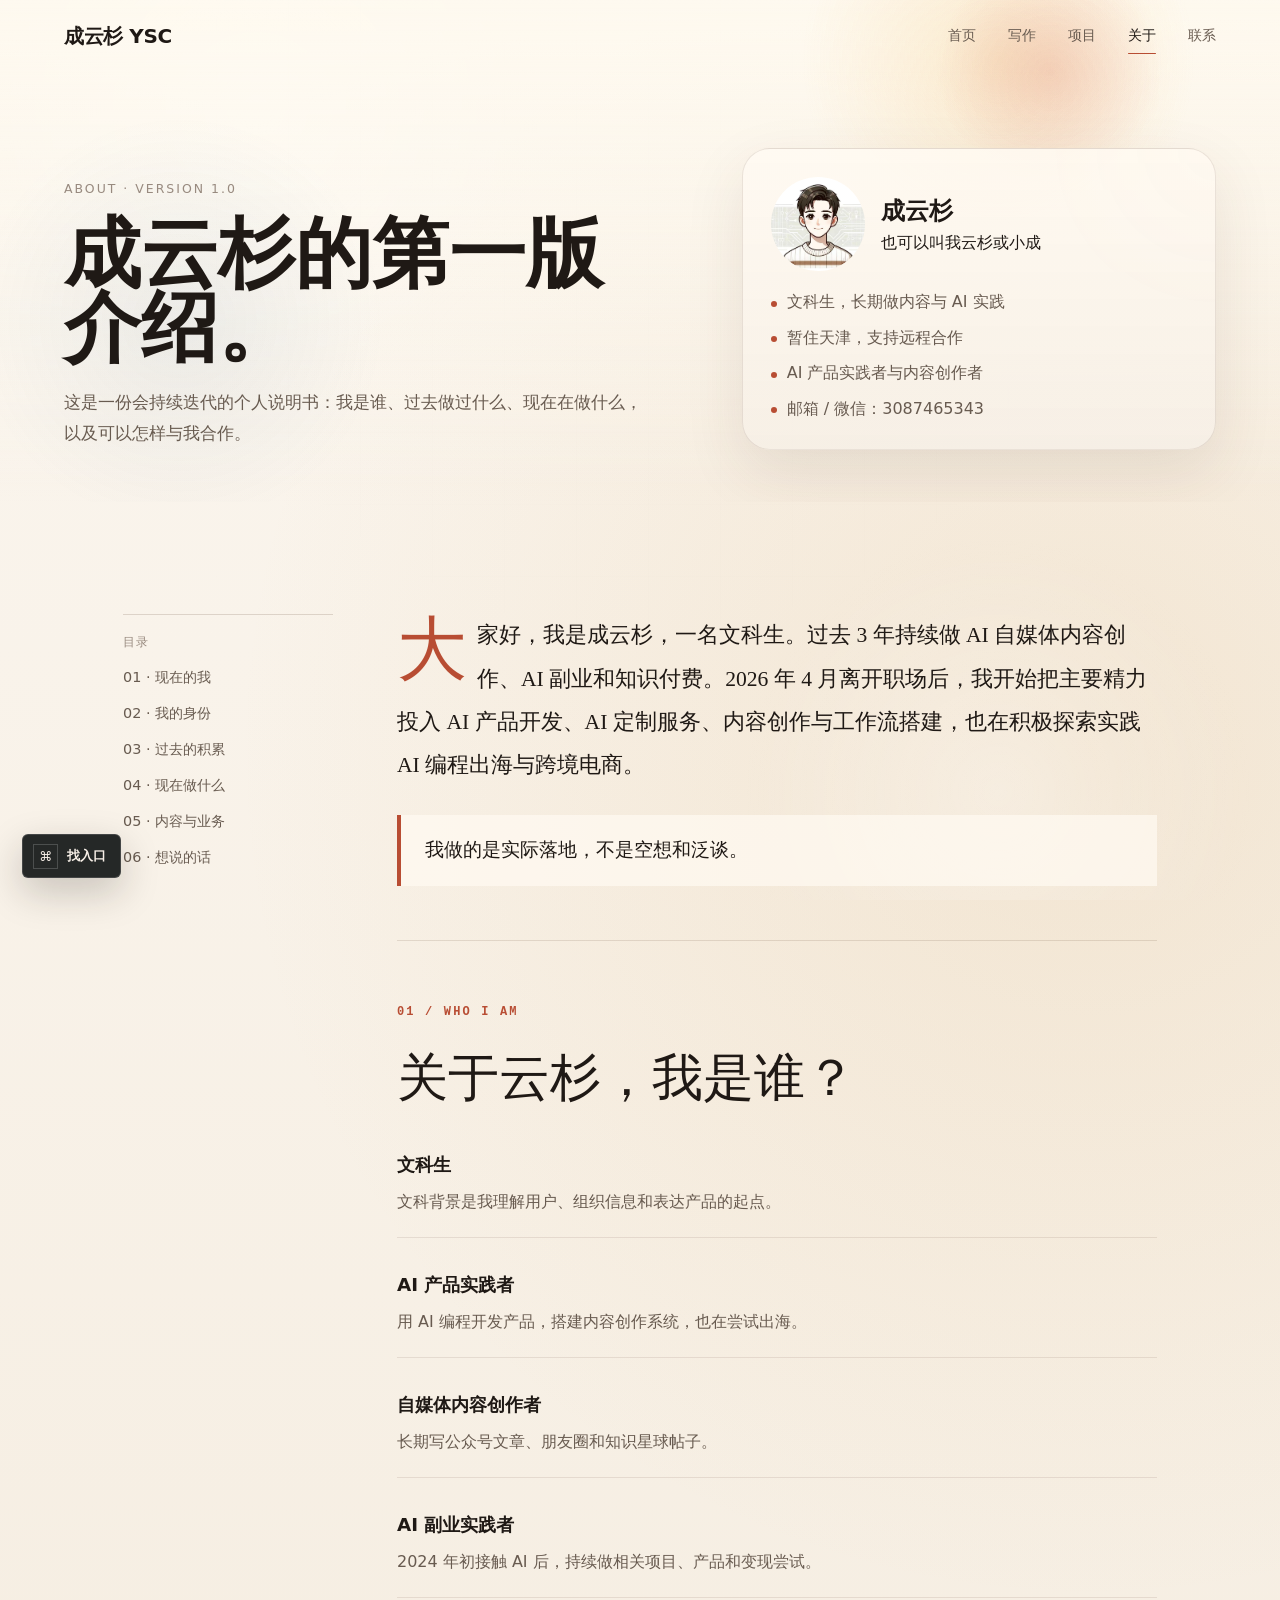
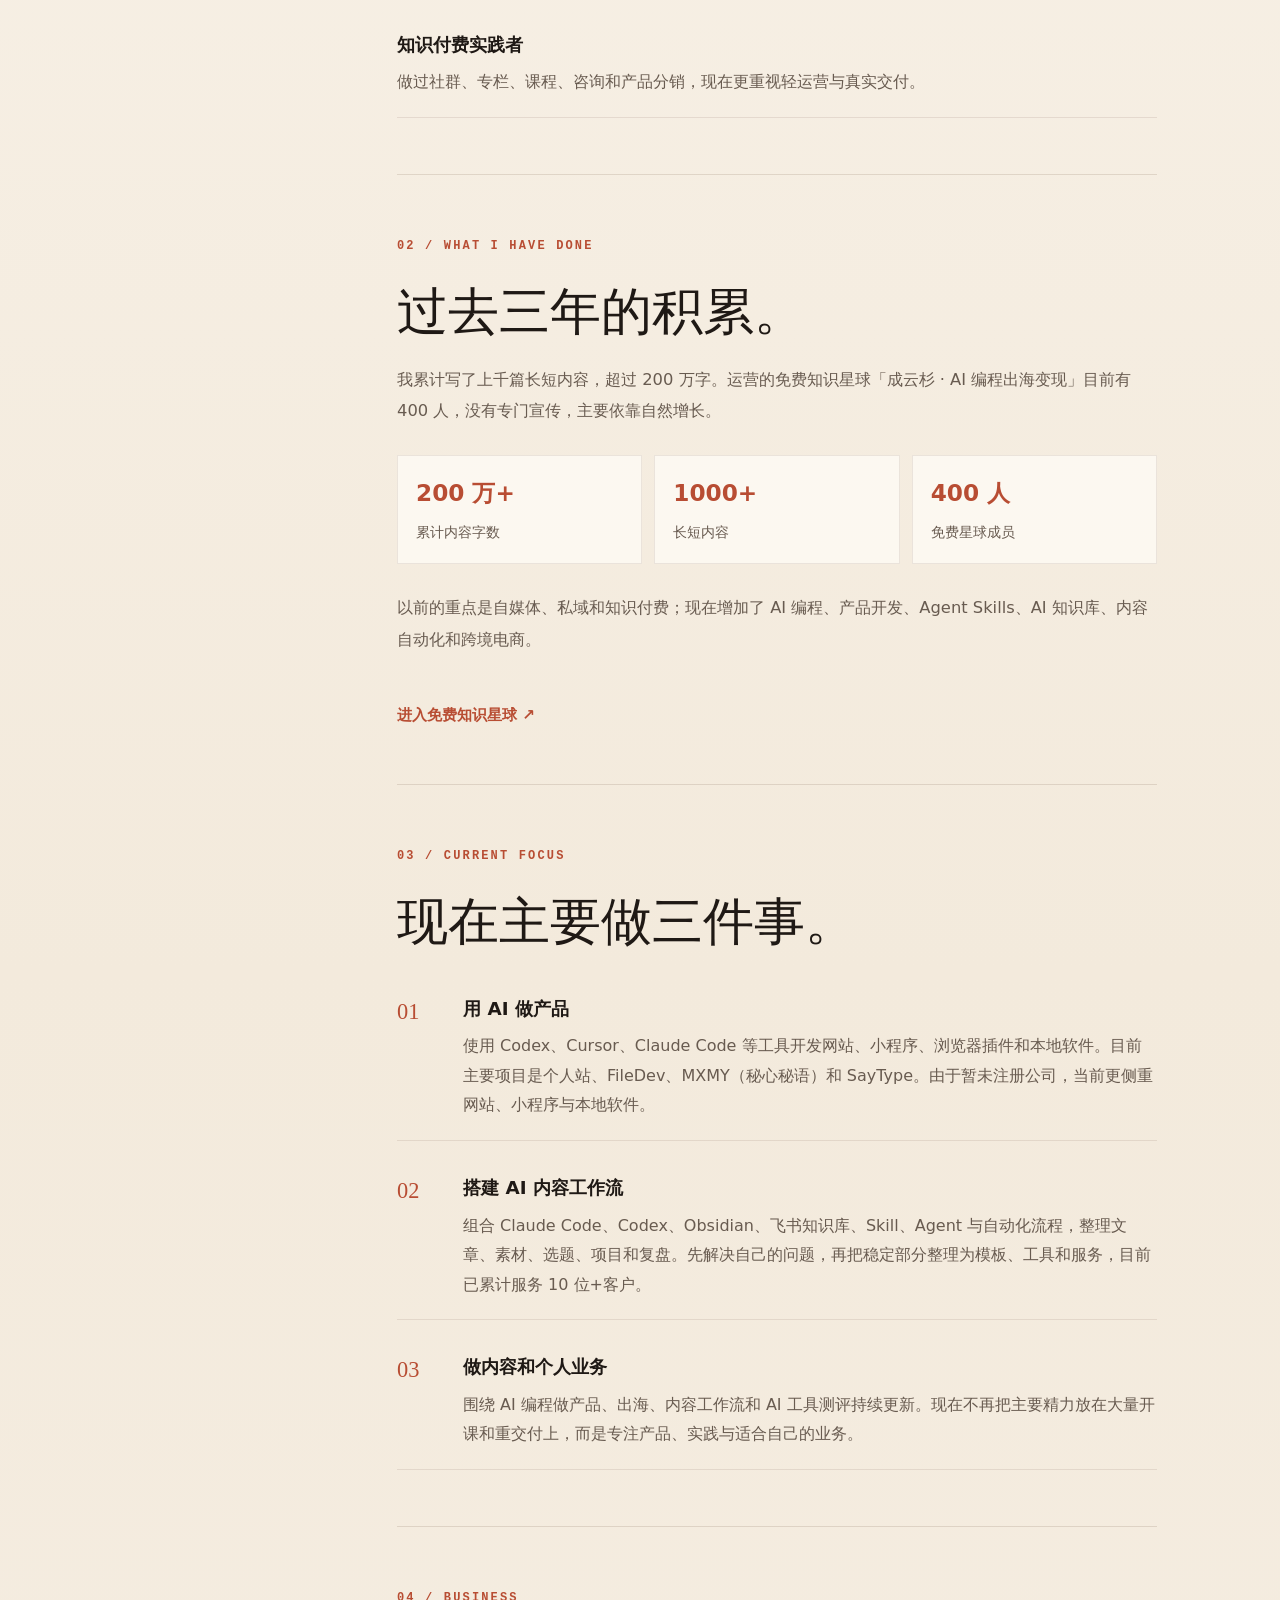
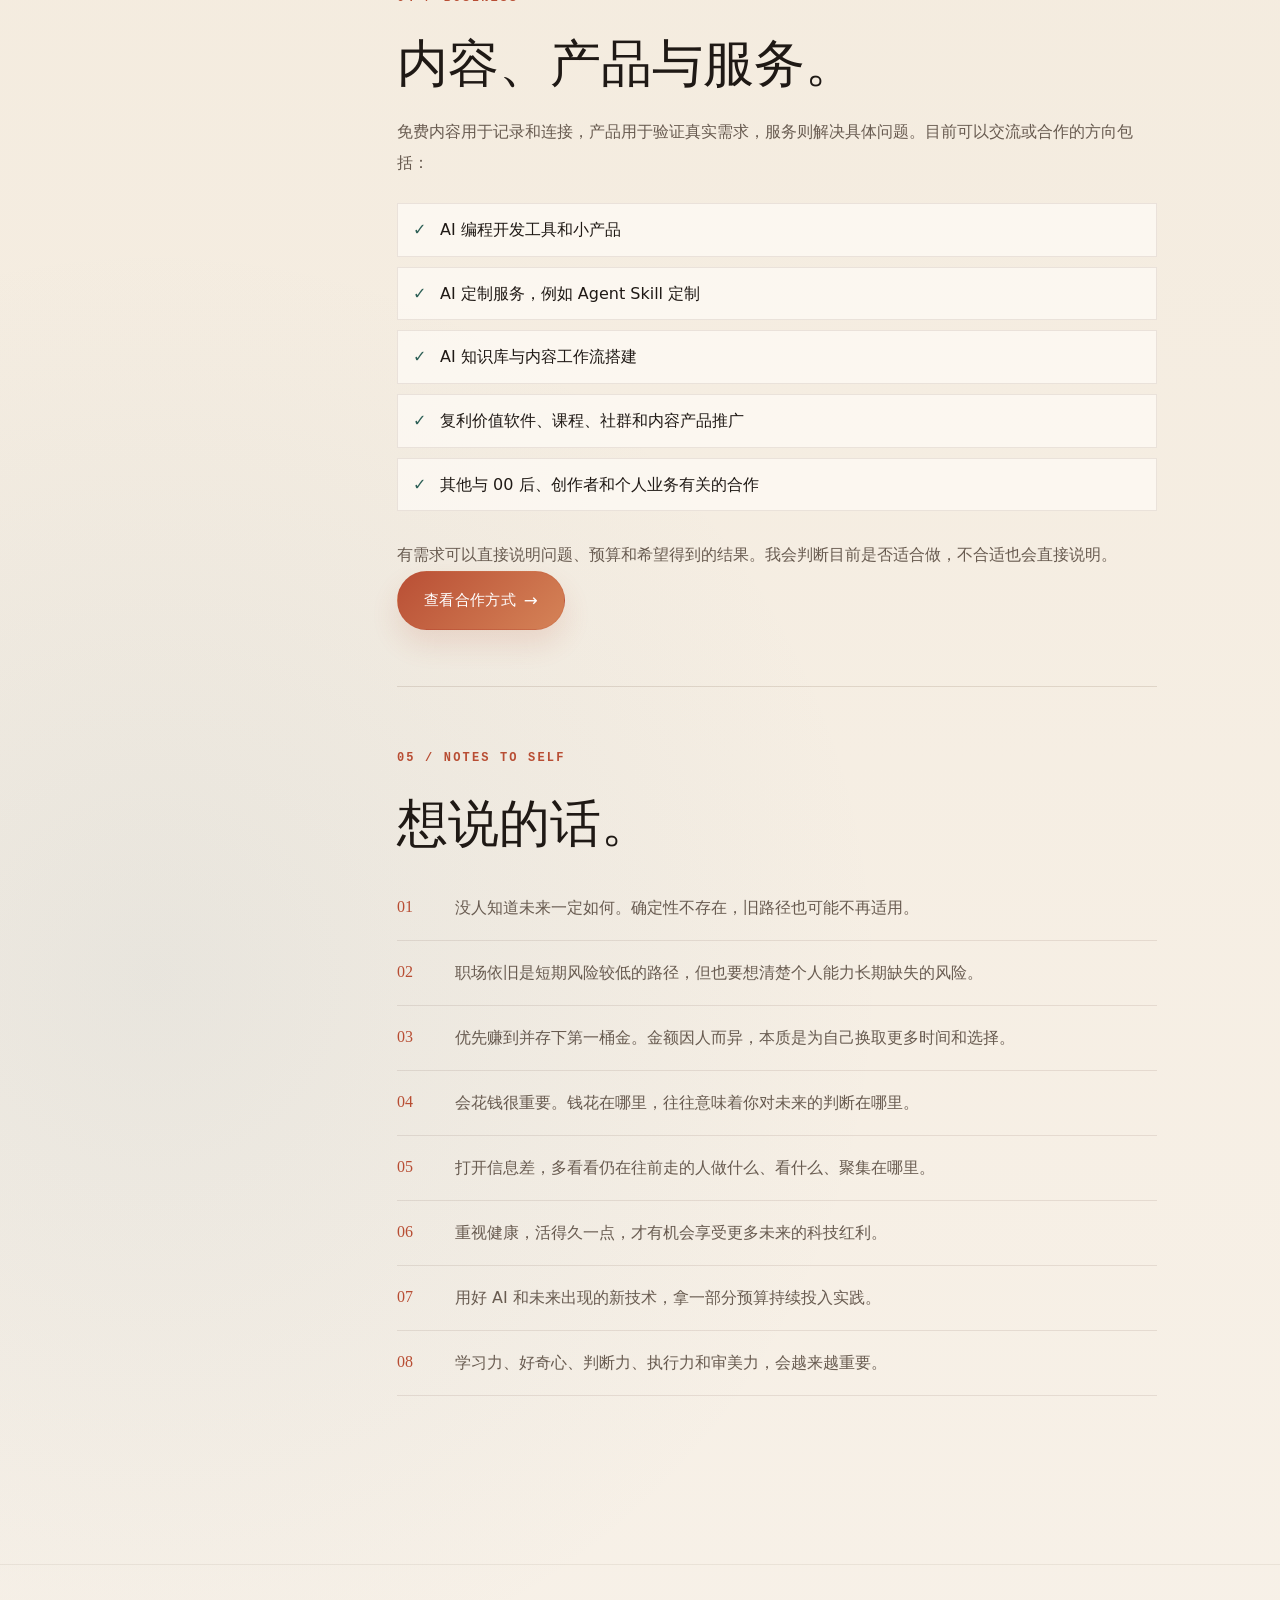
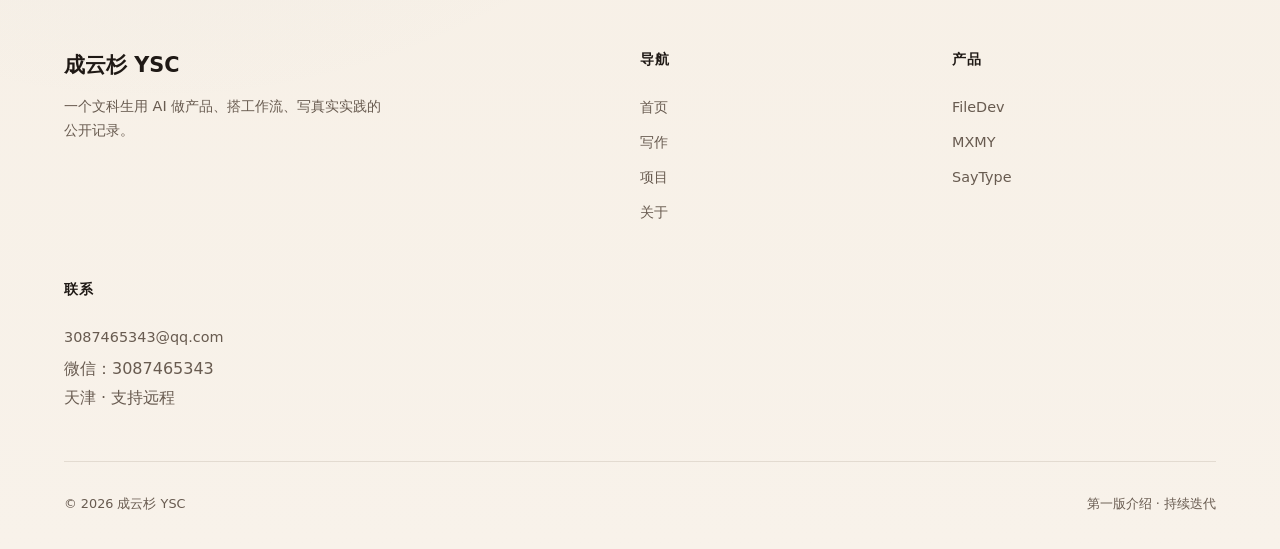
==== commit 61a964e2: "Refine homepage metrics and profile copy" ====
--- a/about.html
+++ b/about.html
@@ -33,7 +33,7 @@
         </div>
         <aside class="page-intro-card fade-in-right">
           <div class="profile-inline"><img src="assets/wechat-avatar.jpg" alt="成云杉头像" class="page-profile-avatar"><div><h2>成云杉</h2><p>也可以叫我云杉或小成</p></div></div>
-          <ul class="page-profile-points"><li>工商管理专业毕业的文科生</li><li>暂住天津，支持远程合作</li><li>AI 产品实践者与内容创作者</li><li>邮箱 / 微信：3087465343</li></ul>
+          <ul class="page-profile-points"><li>文科生，长期做内容与 AI 实践</li><li>暂住天津，支持远程合作</li><li>AI 产品实践者与内容创作者</li><li>邮箱 / 微信：3087465343</li></ul>
         </aside>
       </div>
     </section>
@@ -47,14 +47,14 @@
 
         <article class="about-document fade-in">
           <header id="intro" class="about-lead-block">
-            <p class="about-dropcap">大家好，我是成云杉。做了 3 年的 AI 副业、AI 自媒体与知识付费。2026 年 4 月离开职场后，我开始把主要精力投入 AI 产品开发、AI 定制服务、内容创作与工作流搭建，也在积极尝试 AI 编程出海变现和跨境电商。</p>
+            <p class="about-dropcap">大家好，我是成云杉，一名文科生。过去 3 年持续做 AI 自媒体内容创作、AI 副业和知识付费。2026 年 4 月离开职场后，我开始把主要精力投入 AI 产品开发、AI 定制服务、内容创作与工作流搭建，也在积极探索实践 AI 编程出海与跨境电商。</p>
             <blockquote>我做的是实际落地，不是空想和泛谈。</blockquote>
           </header>
 
           <section id="identity" class="about-chapter">
             <p class="section-label">01 / WHO I AM</p><h2>关于云杉，我是谁？</h2>
             <div class="identity-list">
-              <div><strong>文科生</strong><p>工商管理专业毕业，文科背景不是短板，而是我理解用户、组织信息和表达产品的起点。</p></div>
+              <div><strong>文科生</strong><p>文科背景是我理解用户、组织信息和表达产品的起点。</p></div>
               <div><strong>AI 产品实践者</strong><p>用 AI 编程开发产品，搭建内容创作系统，也在尝试出海。</p></div>
               <div><strong>自媒体内容创作者</strong><p>长期写公众号文章、朋友圈和知识星球帖子。</p></div>
               <div><strong>AI 副业实践者</strong><p>2024 年初接触 AI 后，持续做相关项目、产品和变现尝试。</p></div>
@@ -64,8 +64,8 @@
 
           <section id="history" class="about-chapter">
             <p class="section-label">02 / WHAT I HAVE DONE</p><h2>过去三年的积累。</h2>
-            <p>我累计写了上千篇长短内容，超过 200 万字。运营的免费知识星球「成云杉 · AI 编程出海变现」目前有 390 人，没有专门宣传，主要依靠自然增长。</p>
-            <div class="about-proof-row"><div><strong>200 万+</strong><span>累计内容字数</span></div><div><strong>1000+</strong><span>长短内容</span></div><div><strong>390 人</strong><span>免费星球成员</span></div></div>
+            <p>我累计写了上千篇长短内容，超过 200 万字。运营的免费知识星球「成云杉 · AI 编程出海变现」目前有 400 人，没有专门宣传，主要依靠自然增长。</p>
+            <div class="about-proof-row"><div><strong>200 万+</strong><span>累计内容字数</span></div><div><strong>1000+</strong><span>长短内容</span></div><div><strong>400 人</strong><span>免费星球成员</span></div></div>
             <p>以前的重点是自媒体、私域和知识付费；现在增加了 AI 编程、产品开发、Agent Skills、AI 知识库、内容自动化和跨境电商。</p>
             <a class="reading-link" href="https://t.zsxq.com/VqloN" target="_blank" rel="noopener">进入免费知识星球 ↗</a>
           </section>
@@ -74,7 +74,7 @@
             <p class="section-label">03 / CURRENT FOCUS</p><h2>现在主要做三件事。</h2>
             <div class="about-numbered">
               <div><span>01</span><h3>用 AI 做产品</h3><p>使用 Codex、Cursor、Claude Code 等工具开发网站、小程序、浏览器插件和本地软件。目前主要项目是个人站、FileDev、MXMY（秘心秘语）和 SayType。由于暂未注册公司，当前更侧重网站、小程序与本地软件。</p></div>
-              <div><span>02</span><h3>搭建 AI 内容工作流</h3><p>组合 Claude Code、Codex、Obsidian、飞书知识库、Skill、Agent 与自动化流程，整理文章、素材、选题、项目和复盘。先解决自己的问题，再把稳定部分整理为模板、工具和服务，目前已累计服务 10 位客户。</p></div>
+              <div><span>02</span><h3>搭建 AI 内容工作流</h3><p>组合 Claude Code、Codex、Obsidian、飞书知识库、Skill、Agent 与自动化流程，整理文章、素材、选题、项目和复盘。先解决自己的问题，再把稳定部分整理为模板、工具和服务，目前已累计服务 10 位+客户。</p></div>
               <div><span>03</span><h3>做内容和个人业务</h3><p>围绕 AI 编程做产品、出海、内容工作流和 AI 工具测评持续更新。现在不再把主要精力放在大量开课和重交付上，而是专注产品、实践与适合自己的业务。</p></div>
             </div>
           </section>
--- a/css/pages.css
+++ b/css/pages.css
@@ -698,6 +698,525 @@
   }
 }
 
+/* 2026 interaction layer: signal, routing and live updates */
+.signal-strip {
+  position: absolute;
+  top: var(--nav-height);
+  left: 0;
+  z-index: 80;
+  width: 100%;
+  overflow: hidden;
+  border-top: 1px solid rgba(78, 46, 29, 0.08);
+  border-bottom: 1px solid rgba(78, 46, 29, 0.1);
+  background: rgba(255, 251, 246, 0.86);
+  backdrop-filter: blur(14px);
+}
+
+.signal-track {
+  display: flex;
+  width: max-content;
+  animation: signalMarquee 34s linear infinite;
+}
+
+.signal-track > span {
+  display: inline-flex;
+  align-items: center;
+  min-height: 34px;
+  padding: 0 30px;
+  border-right: 1px solid rgba(78, 46, 29, 0.1);
+  color: var(--text-secondary);
+  font-size: 0.75rem;
+  white-space: nowrap;
+}
+
+.signal-track b {
+  margin-right: 9px;
+  color: var(--accent);
+  font-family: 'SF Mono', 'Cascadia Code', monospace;
+  font-size: 0.68rem;
+  letter-spacing: 0.1em;
+}
+
+@keyframes signalMarquee {
+  to { transform: translateX(-50%); }
+}
+
+.console-build {
+  position: relative;
+  z-index: 1;
+  margin-top: 18px;
+  padding: 16px;
+  border: 1px solid rgba(255, 255, 255, 0.08);
+  background: rgba(0, 0, 0, 0.16);
+}
+
+.console-build > div:first-child {
+  display: grid;
+  grid-template-columns: 82px 1fr;
+  gap: 10px;
+  align-items: center;
+}
+
+.console-build span,
+.console-build small {
+  color: rgba(247, 239, 231, 0.46);
+  font-family: 'SF Mono', 'Cascadia Code', monospace;
+  font-size: 0.72rem;
+}
+
+.console-build strong {
+  color: #f7efe7;
+  font-size: 0.88rem;
+  font-weight: 500;
+  transition: opacity 0.22s ease, transform 0.22s ease;
+}
+
+.console-build strong.switching {
+  opacity: 0;
+  transform: translateY(5px);
+}
+
+.console-progress {
+  height: 3px;
+  margin: 13px 0 9px;
+  overflow: hidden;
+  background: rgba(255, 255, 255, 0.1);
+}
+
+.console-progress i {
+  display: block;
+  width: 42%;
+  height: 100%;
+  background: #e7c37f;
+  animation: consoleProgress 4.8s ease-in-out infinite;
+}
+
+@keyframes consoleProgress {
+  0% { transform: translateX(-100%); }
+  55% { transform: translateX(140%); }
+  100% { transform: translateX(340%); }
+}
+
+.route-section {
+  padding: 34px 0 72px;
+}
+
+.route-heading {
+  display: flex;
+  align-items: end;
+  justify-content: space-between;
+  gap: 24px;
+  margin-bottom: 18px;
+}
+
+.route-heading h2 {
+  margin: 0;
+  font-family: Georgia, 'Noto Serif SC', serif;
+  font-size: clamp(2rem, 4vw, 3.2rem);
+  font-weight: 500;
+}
+
+.route-grid {
+  display: grid;
+  grid-template-columns: repeat(2, minmax(0, 1fr));
+  border-top: 1px solid rgba(78, 46, 29, 0.14);
+  border-left: 1px solid rgba(78, 46, 29, 0.14);
+}
+
+.route-grid a {
+  display: grid;
+  grid-template-columns: 34px 1fr 24px;
+  gap: 14px;
+  align-items: center;
+  min-height: 104px;
+  padding: 20px;
+  border-right: 1px solid rgba(78, 46, 29, 0.14);
+  border-bottom: 1px solid rgba(78, 46, 29, 0.14);
+  background: rgba(255, 252, 247, 0.58);
+  transition: background 0.25s ease, color 0.25s ease;
+}
+
+.route-grid a:hover {
+  background: #252827;
+  color: #f7efe7;
+}
+
+.route-grid > a > span {
+  color: var(--accent);
+  font-family: Georgia, serif;
+}
+
+.route-grid strong,
+.route-grid small {
+  display: block;
+}
+
+.route-grid strong {
+  margin-bottom: 5px;
+  font-size: 1rem;
+}
+
+.route-grid small {
+  color: var(--text-muted);
+  line-height: 1.5;
+}
+
+.route-grid a:hover small {
+  color: rgba(247, 239, 231, 0.58);
+}
+
+.route-grid i {
+  color: var(--accent);
+  font-style: normal;
+  font-weight: 800;
+}
+
+.lab-updates-grid {
+  display: grid;
+  grid-template-columns: minmax(0, 0.8fr) minmax(460px, 1.2fr);
+  gap: 54px;
+  align-items: start;
+}
+
+.update-list {
+  display: grid;
+  border-top: 1px solid rgba(78, 46, 29, 0.15);
+}
+
+.update-list a {
+  display: grid;
+  grid-template-columns: 142px 1fr auto;
+  gap: 20px;
+  align-items: center;
+  min-height: 82px;
+  padding: 16px 0;
+  border-bottom: 1px solid rgba(78, 46, 29, 0.15);
+}
+
+.update-list span {
+  color: var(--accent);
+  font-family: 'SF Mono', 'Cascadia Code', monospace;
+  font-size: 0.72rem;
+  letter-spacing: 0.05em;
+}
+
+.update-list strong {
+  font-family: Georgia, 'Noto Serif SC', serif;
+  font-size: 1.08rem;
+  font-weight: 500;
+  line-height: 1.55;
+}
+
+.update-list em {
+  color: var(--text-muted);
+  font-size: 0.82rem;
+  font-style: normal;
+  white-space: nowrap;
+}
+
+.quick-access-trigger {
+  position: fixed;
+  left: 22px;
+  bottom: 22px;
+  z-index: 960;
+  display: inline-flex;
+  align-items: center;
+  gap: 9px;
+  min-height: 44px;
+  padding: 0 14px 0 10px;
+  border: 1px solid rgba(255, 255, 255, 0.14);
+  border-radius: 6px;
+  background: #252827;
+  color: #f7efe7;
+  box-shadow: 0 14px 38px rgba(31, 27, 24, 0.22);
+}
+
+.quick-access-trigger > span {
+  display: grid;
+  place-items: center;
+  width: 25px;
+  height: 25px;
+  border: 1px solid rgba(255, 255, 255, 0.18);
+  font-size: 0.82rem;
+}
+
+.quick-access-trigger strong {
+  font-size: 0.84rem;
+}
+
+.quick-access-overlay {
+  position: fixed;
+  inset: 0;
+  z-index: 1000;
+  display: grid;
+  place-items: center;
+  padding: 20px;
+  visibility: hidden;
+  opacity: 0;
+  background: rgba(31, 27, 24, 0.56);
+  backdrop-filter: blur(10px);
+  transition: opacity 0.25s ease, visibility 0.25s ease;
+}
+
+.quick-access-overlay.open {
+  visibility: visible;
+  opacity: 1;
+}
+
+.quick-access-panel {
+  width: min(720px, 100%);
+  max-height: min(760px, calc(100vh - 40px));
+  overflow: auto;
+  border: 1px solid rgba(78, 46, 29, 0.14);
+  border-radius: 8px;
+  background: #fbf7f0;
+  box-shadow: 0 28px 90px rgba(31, 27, 24, 0.28);
+  transform: translateY(12px) scale(0.985);
+  transition: transform 0.25s ease;
+}
+
+.quick-access-overlay.open .quick-access-panel {
+  transform: translateY(0) scale(1);
+}
+
+.quick-access-head {
+  display: flex;
+  align-items: start;
+  justify-content: space-between;
+  gap: 24px;
+  padding: 24px;
+  border-bottom: 1px solid rgba(78, 46, 29, 0.12);
+}
+
+.quick-access-head span {
+  color: var(--accent);
+  font-size: 0.72rem;
+  font-weight: 800;
+  letter-spacing: 0.12em;
+}
+
+.quick-access-head h2 {
+  margin: 8px 0 0;
+  font-family: Georgia, 'Noto Serif SC', serif;
+  font-size: 2rem;
+  font-weight: 500;
+}
+
+.quick-access-close {
+  display: grid;
+  place-items: center;
+  width: 38px;
+  height: 38px;
+  border: 1px solid rgba(78, 46, 29, 0.14);
+  background: transparent;
+  color: var(--text-primary);
+  font-size: 1.6rem;
+  line-height: 1;
+}
+
+.quick-access-links {
+  display: grid;
+  grid-template-columns: repeat(2, minmax(0, 1fr));
+}
+
+.quick-access-links a {
+  display: grid;
+  grid-template-columns: 32px 1fr;
+  gap: 12px;
+  min-height: 126px;
+  padding: 22px;
+  border-right: 1px solid rgba(78, 46, 29, 0.12);
+  border-bottom: 1px solid rgba(78, 46, 29, 0.12);
+}
+
+.quick-access-links a:nth-child(even) {
+  border-right: 0;
+}
+
+.quick-access-links span {
+  color: var(--accent);
+  font-family: Georgia, serif;
+}
+
+.quick-access-links strong,
+.quick-access-links em {
+  grid-column: 2;
+}
+
+.quick-access-links strong {
+  font-size: 1.04rem;
+}
+
+.quick-access-links em {
+  align-self: end;
+  color: var(--text-muted);
+  font-size: 0.82rem;
+  font-style: normal;
+}
+
+.quick-access-links a:hover {
+  background: rgba(185, 74, 64, 0.06);
+}
+
+body.quick-access-open {
+  overflow: hidden;
+}
+
+@media (max-width: 900px) {
+  .lab-updates-grid {
+    grid-template-columns: 1fr;
+    gap: 18px;
+  }
+}
+
+@media (max-width: 700px) {
+  .lab-hero {
+    padding-top: calc(var(--nav-height) + 52px);
+  }
+
+  .route-heading {
+    display: block;
+  }
+
+  .route-heading .section-label {
+    margin-bottom: 8px;
+  }
+
+  .route-grid,
+  .quick-access-links {
+    grid-template-columns: 1fr;
+  }
+
+  .quick-access-links a,
+  .quick-access-links a:nth-child(even) {
+    min-height: 98px;
+    border-right: 0;
+  }
+
+  .update-list a {
+    grid-template-columns: 1fr;
+    gap: 6px;
+    padding: 18px 0;
+  }
+
+  .quick-access-trigger {
+    left: 14px;
+    bottom: 14px;
+  }
+
+  .quick-access-overlay {
+    align-items: end;
+    padding: 10px;
+  }
+
+  .quick-access-panel {
+    max-height: calc(100vh - 20px);
+  }
+
+  .console-build > div:first-child {
+    grid-template-columns: 1fr;
+    gap: 5px;
+  }
+}
+
+@media (prefers-reduced-motion: reduce) {
+  .signal-track,
+  .console-progress i {
+    animation: none;
+  }
+}
+
+/* Hero console refinement */
+.lab-console {
+  display: flex;
+  flex-direction: column;
+  border-radius: 24px;
+  background:
+    linear-gradient(180deg, rgba(48, 42, 38, 0.98), rgba(31, 30, 29, 0.99));
+}
+
+.console-profile {
+  margin: 42px 0 22px;
+}
+
+.console-profile img {
+  width: 78px;
+  height: 78px;
+  border-radius: 8px;
+}
+
+.console-lines {
+  gap: 0;
+  margin-top: 8px;
+  border-top: 1px solid rgba(255, 255, 255, 0.1);
+}
+
+.console-lines p {
+  display: grid;
+  grid-template-columns: 92px minmax(0, 1fr);
+  gap: 14px;
+  align-items: baseline;
+  padding: 15px 4px;
+  border-bottom: 1px solid rgba(255, 255, 255, 0.1);
+  border-radius: 0;
+  background: transparent;
+}
+
+.console-lines span {
+  min-width: 0;
+}
+
+.console-build {
+  margin-top: 16px;
+  padding: 14px 4px 15px;
+  border-width: 1px 0;
+  background: transparent;
+}
+
+.console-manifesto {
+  position: relative;
+  z-index: 1;
+  display: flex;
+  flex: 1;
+  flex-direction: column;
+  justify-content: flex-end;
+  min-height: 150px;
+  padding: 28px 4px 6px;
+}
+
+.console-manifesto > span,
+.console-manifesto > small {
+  color: rgba(247, 239, 231, 0.42);
+  font-family: 'SF Mono', 'Cascadia Code', monospace;
+  font-size: 0.7rem;
+  letter-spacing: 0.08em;
+}
+
+.console-manifesto strong {
+  max-width: 12ch;
+  margin: 10px 0 14px;
+  color: #f7efe7;
+  font-family: Georgia, 'Noto Serif SC', serif;
+  font-size: clamp(1.65rem, 3vw, 2.35rem);
+  font-weight: 500;
+  line-height: 1.28;
+}
+
+@media (max-width: 700px) {
+  .lab-console {
+    border-radius: 18px;
+  }
+
+  .console-lines p {
+    grid-template-columns: 76px minmax(0, 1fr);
+    gap: 10px;
+  }
+
+  .console-manifesto {
+    min-height: 180px;
+  }
+}
+
 /* 2026 content architecture upgrade */
 .fade-in,
 .fade-in-left,
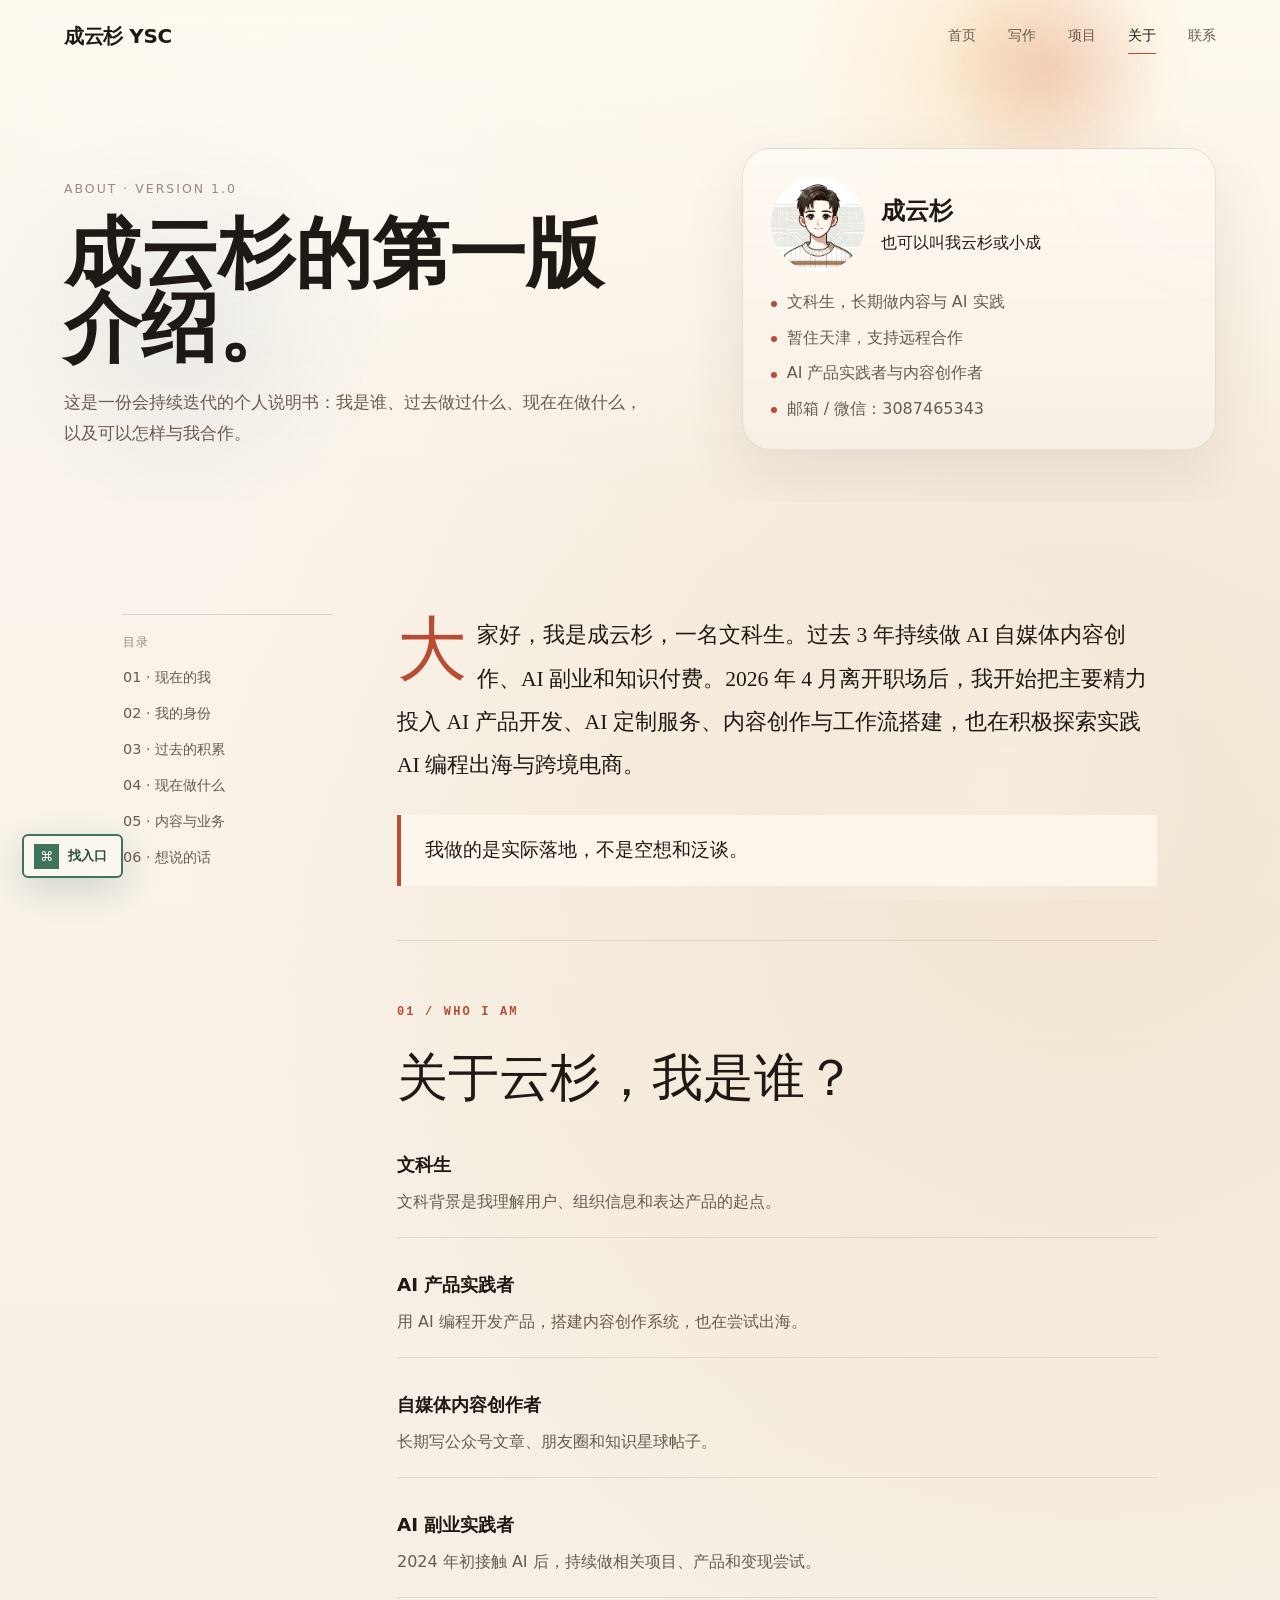
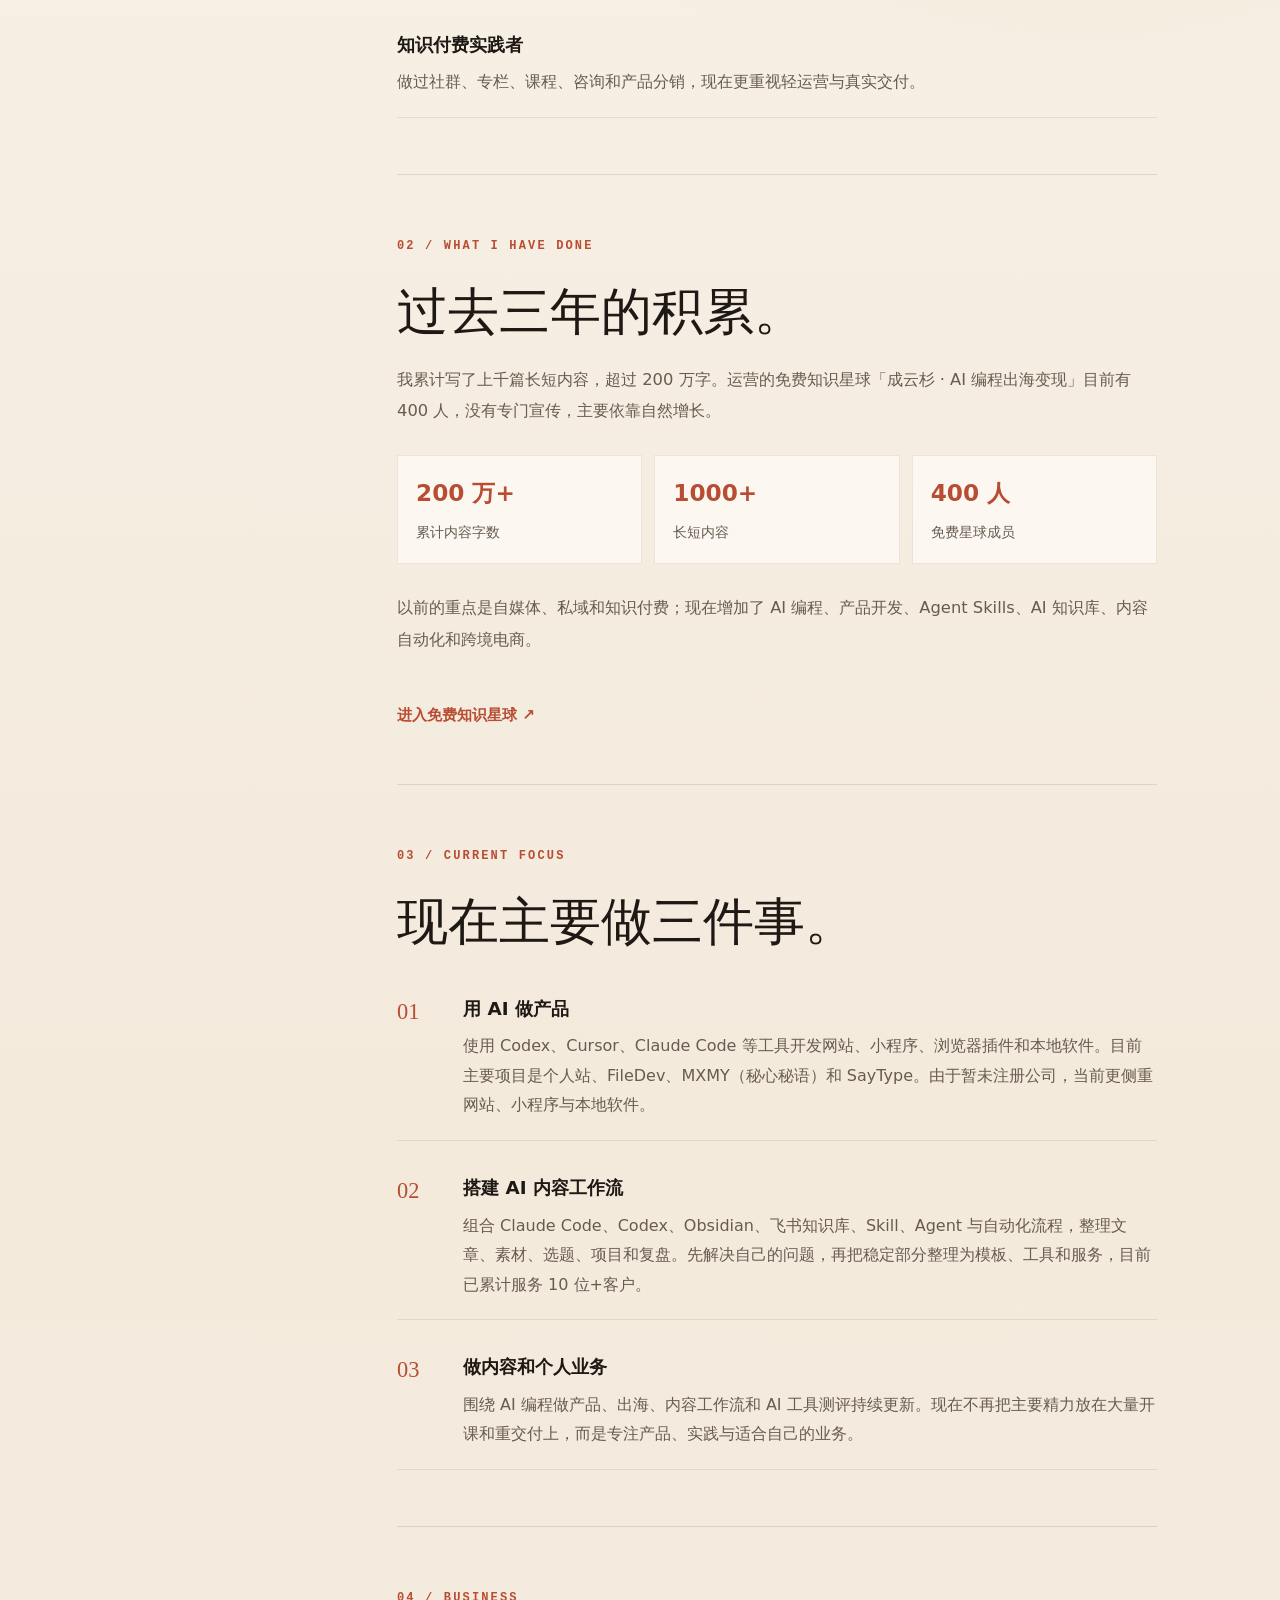
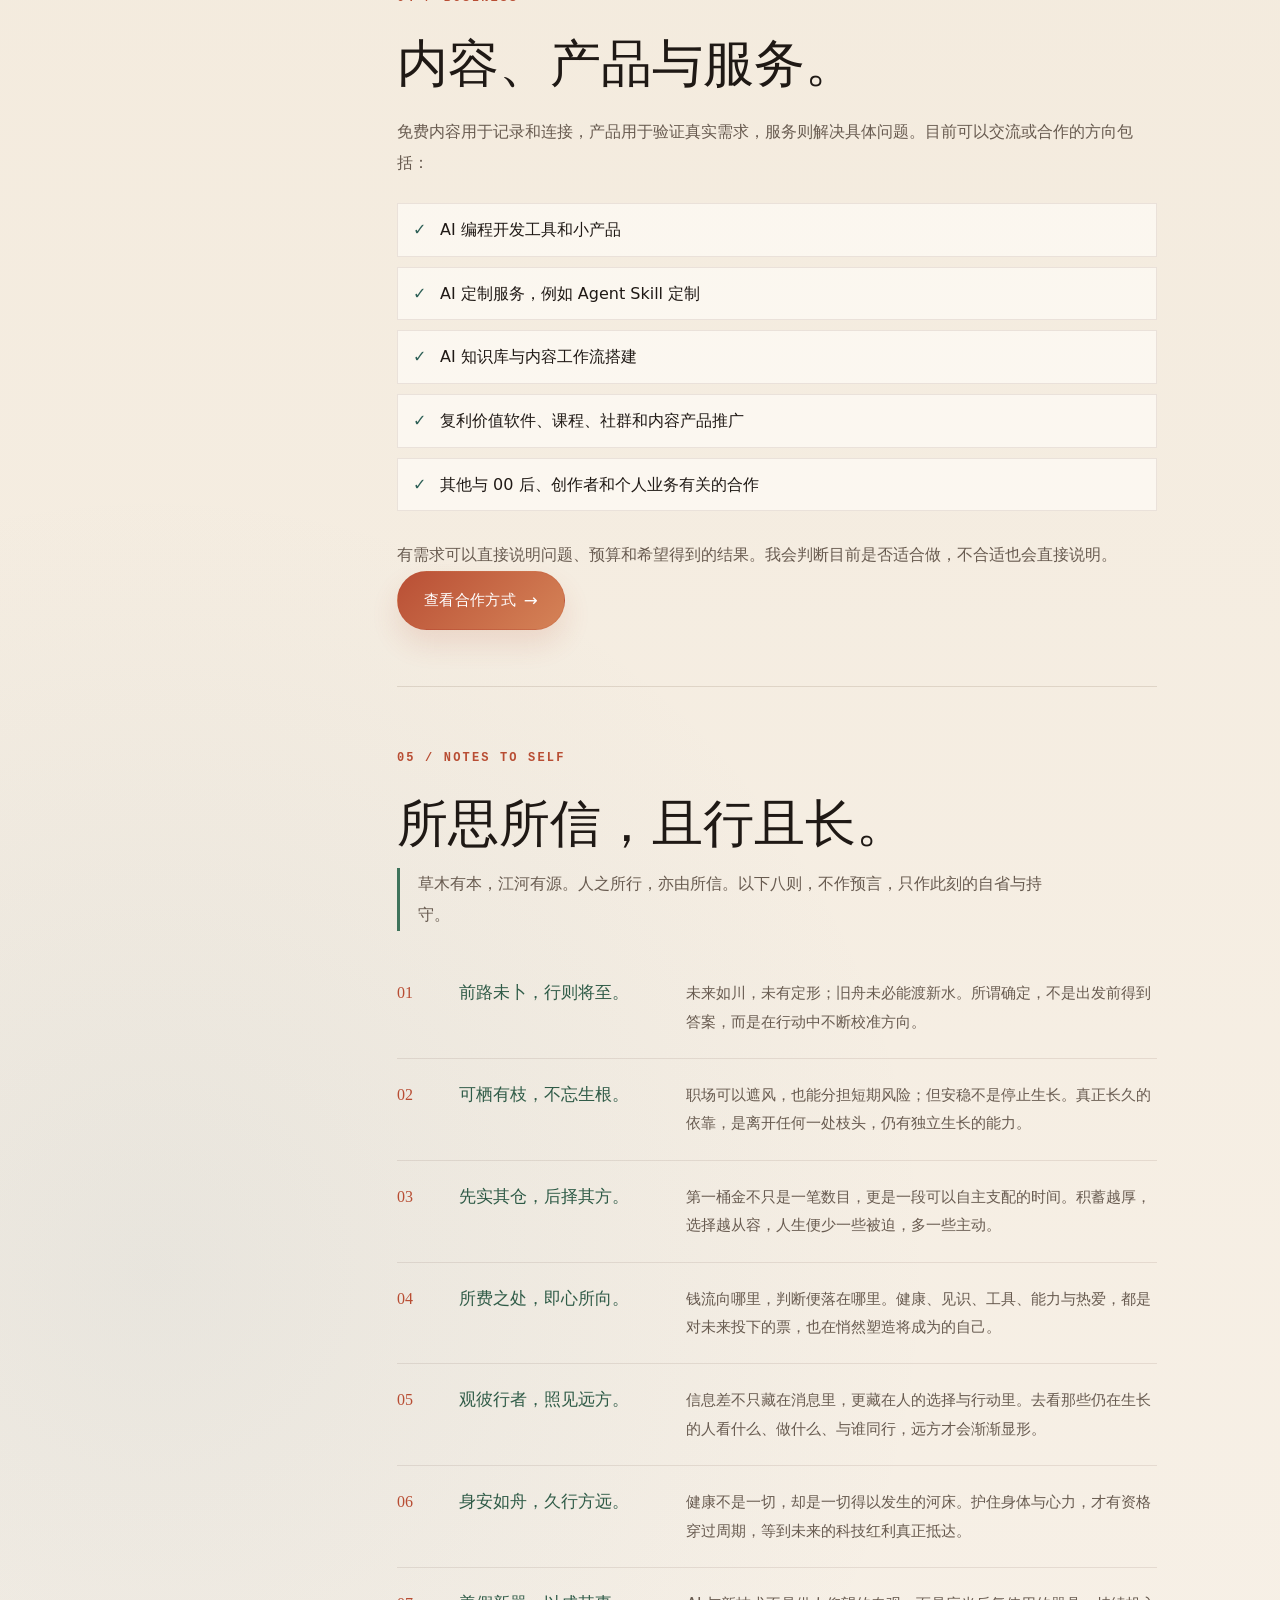
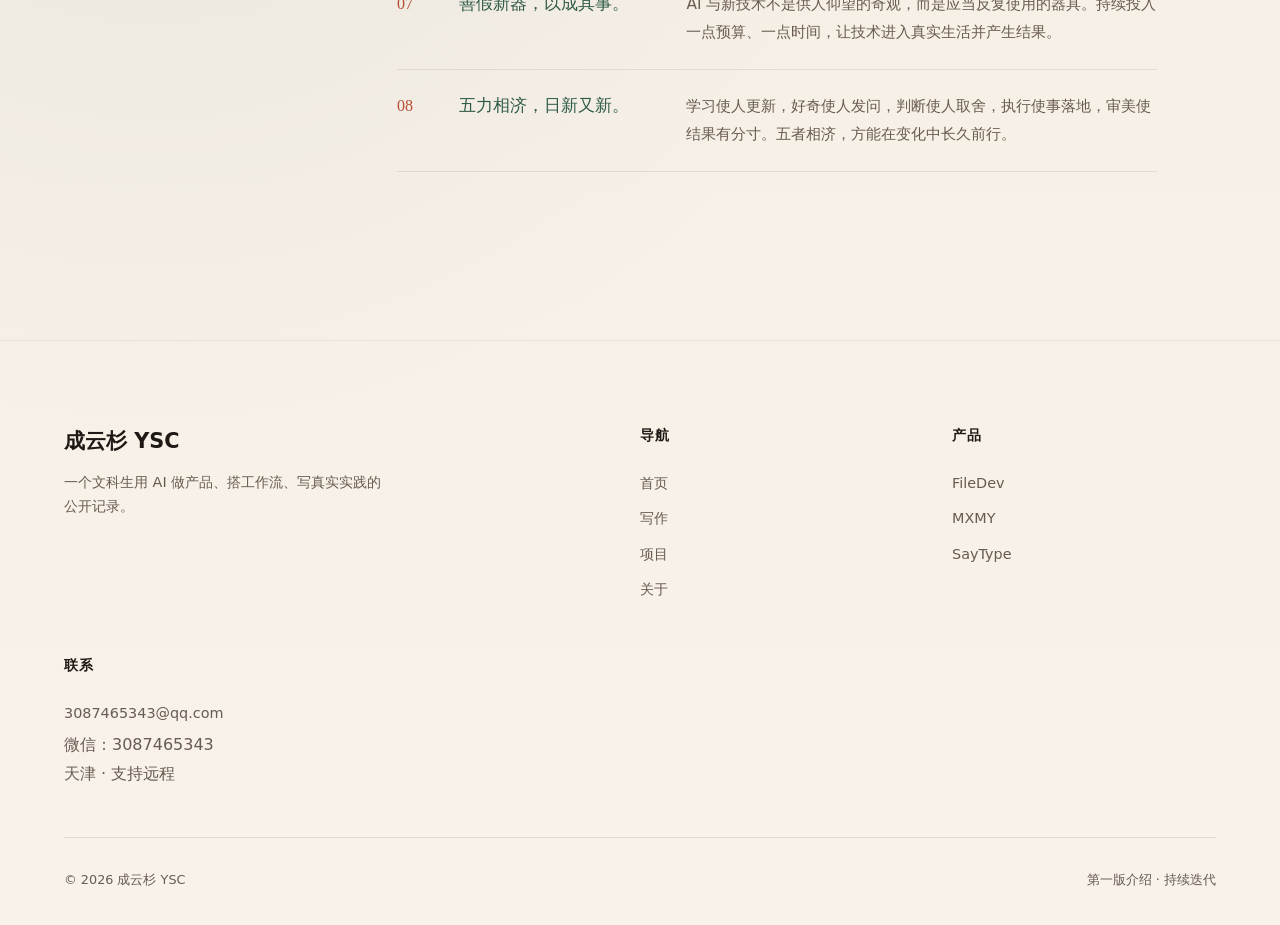
==== commit ed622a8e: "Add product logos and deepen personal principles" ====
--- a/about.html
+++ b/about.html
@@ -88,16 +88,17 @@
           </section>
 
           <section id="beliefs" class="about-chapter">
-            <p class="section-label">05 / NOTES TO SELF</p><h2>想说的话。</h2>
+            <p class="section-label">05 / NOTES TO SELF</p><h2>所思所信，且行且长。</h2>
+            <p class="beliefs-prologue">草木有本，江河有源。人之所行，亦由所信。以下八则，不作预言，只作此刻的自省与持守。</p>
             <ol class="belief-list">
-              <li><span>01</span><p>没人知道未来一定如何。确定性不存在，旧路径也可能不再适用。</p></li>
-              <li><span>02</span><p>职场依旧是短期风险较低的路径，但也要想清楚个人能力长期缺失的风险。</p></li>
-              <li><span>03</span><p>优先赚到并存下第一桶金。金额因人而异，本质是为自己换取更多时间和选择。</p></li>
-              <li><span>04</span><p>会花钱很重要。钱花在哪里，往往意味着你对未来的判断在哪里。</p></li>
-              <li><span>05</span><p>打开信息差，多看看仍在往前走的人做什么、看什么、聚集在哪里。</p></li>
-              <li><span>06</span><p>重视健康，活得久一点，才有机会享受更多未来的科技红利。</p></li>
-              <li><span>07</span><p>用好 AI 和未来出现的新技术，拿一部分预算持续投入实践。</p></li>
-              <li><span>08</span><p>学习力、好奇心、判断力、执行力和审美力，会越来越重要。</p></li>
+              <li><span>01</span><strong>前路未卜，行则将至。</strong><p>未来如川，未有定形；旧舟未必能渡新水。所谓确定，不是出发前得到答案，而是在行动中不断校准方向。</p></li>
+              <li><span>02</span><strong>可栖有枝，不忘生根。</strong><p>职场可以遮风，也能分担短期风险；但安稳不是停止生长。真正长久的依靠，是离开任何一处枝头，仍有独立生长的能力。</p></li>
+              <li><span>03</span><strong>先实其仓，后择其方。</strong><p>第一桶金不只是一笔数目，更是一段可以自主支配的时间。积蓄越厚，选择越从容，人生便少一些被迫，多一些主动。</p></li>
+              <li><span>04</span><strong>所费之处，即心所向。</strong><p>钱流向哪里，判断便落在哪里。健康、见识、工具、能力与热爱，都是对未来投下的票，也在悄然塑造将成为的自己。</p></li>
+              <li><span>05</span><strong>观彼行者，照见远方。</strong><p>信息差不只藏在消息里，更藏在人的选择与行动里。去看那些仍在生长的人看什么、做什么、与谁同行，远方才会渐渐显形。</p></li>
+              <li><span>06</span><strong>身安如舟，久行方远。</strong><p>健康不是一切，却是一切得以发生的河床。护住身体与心力，才有资格穿过周期，等到未来的科技红利真正抵达。</p></li>
+              <li><span>07</span><strong>善假新器，以成其事。</strong><p>AI 与新技术不是供人仰望的奇观，而是应当反复使用的器具。持续投入一点预算、一点时间，让技术进入真实生活并产生结果。</p></li>
+              <li><span>08</span><strong>五力相济，日新又新。</strong><p>学习使人更新，好奇使人发问，判断使人取舍，执行使事落地，审美使结果有分寸。五者相济，方能在变化中长久前行。</p></li>
             </ol>
           </section>
         </article>
--- a/css/pages.css
+++ b/css/pages.css
@@ -1119,6 +1119,63 @@
   }
 }
 
+/* Prevent short Chinese headings from leaving an orphan character. */
+.lab-updates-grid {
+  grid-template-columns: minmax(440px, 0.95fr) minmax(460px, 1.05fr);
+}
+
+.lab-updates .lab-section-head,
+.lab-writing .lab-section-head {
+  max-width: none;
+}
+
+.lab-updates .lab-section-head h2,
+.lab-writing .lab-section-head h2 {
+  max-width: none;
+  font-size: clamp(2.5rem, 4vw, 3.55rem);
+  line-height: 1.12;
+  text-wrap: balance;
+}
+
+.quick-access-trigger {
+  border: 2px solid #3f735b;
+  background: rgba(250, 247, 239, 0.96);
+  color: #294b3b;
+  box-shadow: 0 12px 34px rgba(47, 91, 70, 0.18);
+  animation: quickAccessGuide 2.4s ease-out infinite;
+}
+
+.quick-access-trigger > span {
+  border-color: #3f735b;
+  background: #3f735b;
+  color: #fffdf7;
+}
+
+@keyframes quickAccessGuide {
+  0% { box-shadow: 0 0 0 0 rgba(63, 115, 91, 0.38), 0 12px 34px rgba(47, 91, 70, 0.18); }
+  68% { box-shadow: 0 0 0 9px rgba(63, 115, 91, 0), 0 12px 34px rgba(47, 91, 70, 0.18); }
+  100% { box-shadow: 0 0 0 0 rgba(63, 115, 91, 0), 0 12px 34px rgba(47, 91, 70, 0.18); }
+}
+
+@media (max-width: 900px) {
+  .lab-updates-grid {
+    grid-template-columns: 1fr;
+  }
+}
+
+@media (max-width: 700px) {
+  .lab-updates .lab-section-head h2,
+  .lab-writing .lab-section-head h2 {
+    font-size: clamp(2.35rem, 11vw, 3.2rem);
+  }
+}
+
+@media (prefers-reduced-motion: reduce) {
+  .quick-access-trigger {
+    animation: none;
+  }
+}
+
 @media (prefers-reduced-motion: reduce) {
   .signal-track,
   .console-progress i {
@@ -1946,3 +2003,223 @@
     background: #edf9f6;
   }
 }
+
+/* now.building palette must remain after all legacy page overrides. */
+.lab-console {
+  color: var(--text-primary);
+  border-color: rgba(78, 66, 52, 0.16);
+  background:
+    radial-gradient(circle at 92% 8%, rgba(63, 115, 91, 0.12), transparent 28%),
+    linear-gradient(180deg, rgba(251, 247, 239, 0.98), rgba(241, 233, 221, 0.98));
+  box-shadow: 0 24px 70px rgba(68, 48, 34, 0.1);
+}
+
+.lab-console::before {
+  background:
+    linear-gradient(rgba(78, 66, 52, 0.055) 1px, transparent 1px),
+    linear-gradient(90deg, rgba(78, 66, 52, 0.055) 1px, transparent 1px);
+  background-size: 30px 30px;
+}
+
+.console-topbar,
+.console-profile p,
+.console-build span,
+.console-build small,
+.console-manifesto > span,
+.console-manifesto > small {
+  color: var(--text-muted);
+}
+
+.console-topbar span {
+  background: rgba(78, 66, 52, 0.24);
+}
+
+.console-topbar span:first-child {
+  background: #3f735b;
+}
+
+.console-profile img {
+  border-color: rgba(78, 66, 52, 0.16);
+}
+
+.console-profile strong,
+.console-build strong {
+  color: var(--text-primary);
+}
+
+.console-lines {
+  border-top-color: rgba(78, 66, 52, 0.14);
+}
+
+.console-lines p {
+  color: var(--text-secondary);
+  border-bottom-color: rgba(78, 66, 52, 0.14);
+}
+
+.console-lines span {
+  color: #3f735b;
+}
+
+.console-build {
+  border-color: rgba(78, 66, 52, 0.14);
+}
+
+.console-progress {
+  background: rgba(78, 66, 52, 0.12);
+}
+
+.console-progress i {
+  background: #3f735b;
+}
+
+.console-manifesto {
+  justify-content: center;
+  padding-top: 18px;
+  padding-bottom: 18px;
+  border-top: 1px solid rgba(78, 66, 52, 0.14);
+}
+
+.console-manifesto strong {
+  max-width: 13ch;
+  color: #2f493d;
+}
+
+/* Product identity and layered notes */
+.project-logo {
+  display: grid;
+  place-items: center;
+  width: 64px;
+  height: 64px;
+  margin-bottom: 18px;
+  overflow: hidden;
+  border: 1px solid rgba(45, 95, 86, 0.16);
+  border-radius: 12px;
+  background: #edf4ee;
+}
+
+.project-logo img {
+  width: 100%;
+  height: 100%;
+  object-fit: cover;
+}
+
+.lab-project-card:nth-child(2) .project-logo img,
+.lab-project-card:nth-child(3) .project-logo img {
+  object-fit: contain;
+}
+
+.lab-project-card:nth-child(2) .project-logo {
+  background: #e8f1ea;
+}
+
+.lab-project-card:nth-child(3) .project-logo {
+  background: #eaf3ff;
+}
+
+.product-title {
+  display: flex;
+  align-items: center;
+  gap: 18px;
+  margin: 10px 0 18px;
+}
+
+.product-title > img {
+  flex: 0 0 auto;
+  width: 72px;
+  height: 72px;
+  border: 1px solid rgba(45, 95, 86, 0.15);
+  border-radius: 14px;
+  background: #edf4ee;
+  object-fit: contain;
+}
+
+.product-title > img[src*="filedev-logo"] {
+  object-fit: cover;
+}
+
+.product-title .section-label,
+.product-title h2 {
+  margin: 0;
+}
+
+.product-title h2 {
+  margin-top: 4px;
+}
+
+.product-visual > img {
+  width: 132px;
+  height: 132px;
+  object-fit: contain;
+}
+
+.product-visual-mx {
+  color: #174e36;
+  background: linear-gradient(145deg, #edf5ef, #d8e8dd);
+}
+
+.product-visual-st {
+  color: #14509d;
+  background: linear-gradient(145deg, #eef6ff, #dceaff);
+}
+
+.product-visual-mx strong,
+.product-visual-st strong {
+  color: currentColor;
+}
+
+.beliefs-prologue {
+  max-width: 650px;
+  margin: -8px 0 26px;
+  padding-left: 18px;
+  border-left: 3px solid #3f735b;
+  color: var(--text-secondary);
+  font-family: Georgia, 'Noto Serif SC', 'Songti SC', serif;
+  font-size: 1.05rem;
+  line-height: 1.9;
+}
+
+.belief-list li {
+  grid-template-columns: 46px minmax(170px, 0.62fr) minmax(0, 1.38fr);
+  gap: 16px;
+  align-items: baseline;
+  padding: 22px 0;
+}
+
+.belief-list strong {
+  color: #2f5b47;
+  font-family: Georgia, 'Noto Serif SC', 'Songti SC', serif;
+  font-size: 1.08rem;
+  font-weight: 500;
+  line-height: 1.65;
+}
+
+.belief-list p {
+  font-size: 0.96rem;
+  line-height: 1.85;
+}
+
+@media (max-width: 760px) {
+  .product-title > img {
+    width: 60px;
+    height: 60px;
+  }
+
+  .product-visual > img {
+    width: 110px;
+    height: 110px;
+  }
+
+  .belief-list li {
+    grid-template-columns: 36px minmax(0, 1fr);
+    gap: 6px 12px;
+  }
+
+  .belief-list strong,
+  .belief-list p {
+    grid-column: 2;
+  }
+
+  .belief-list span {
+    grid-row: 1 / 3;
+  }
+}
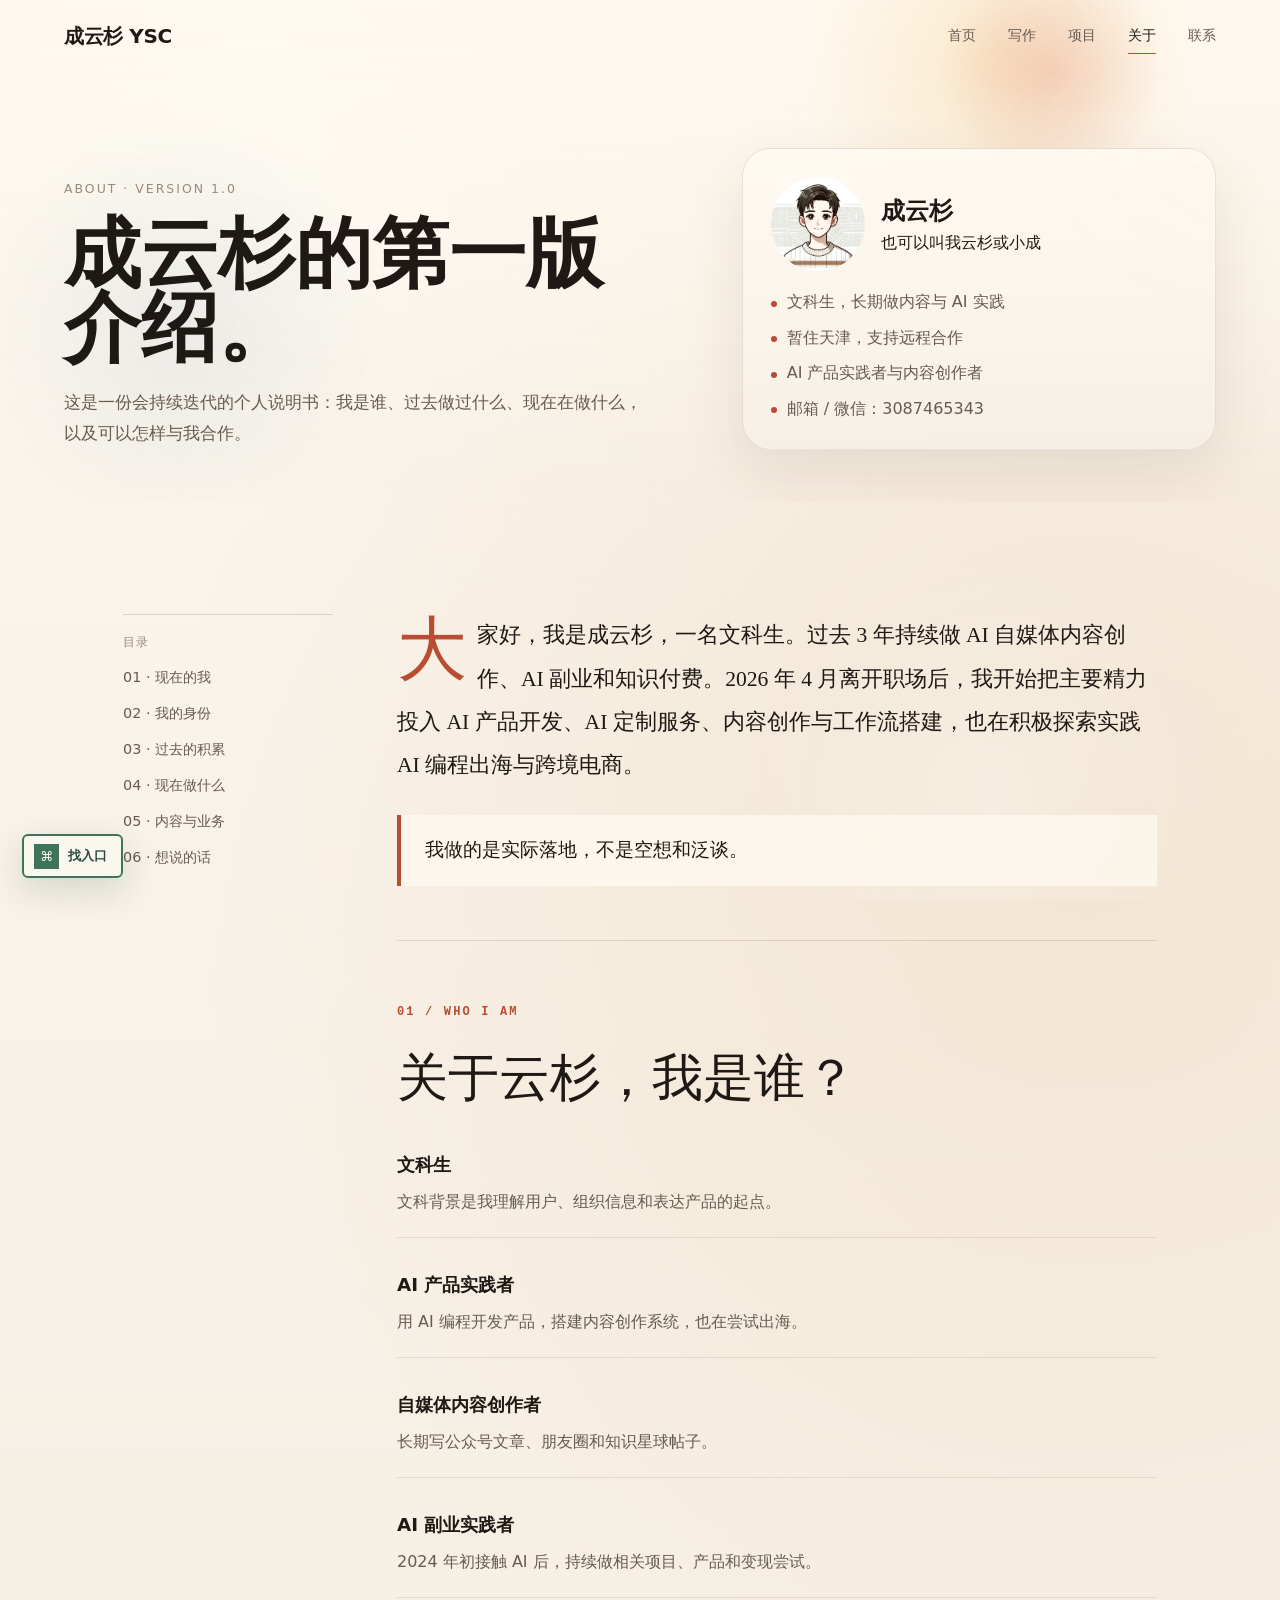
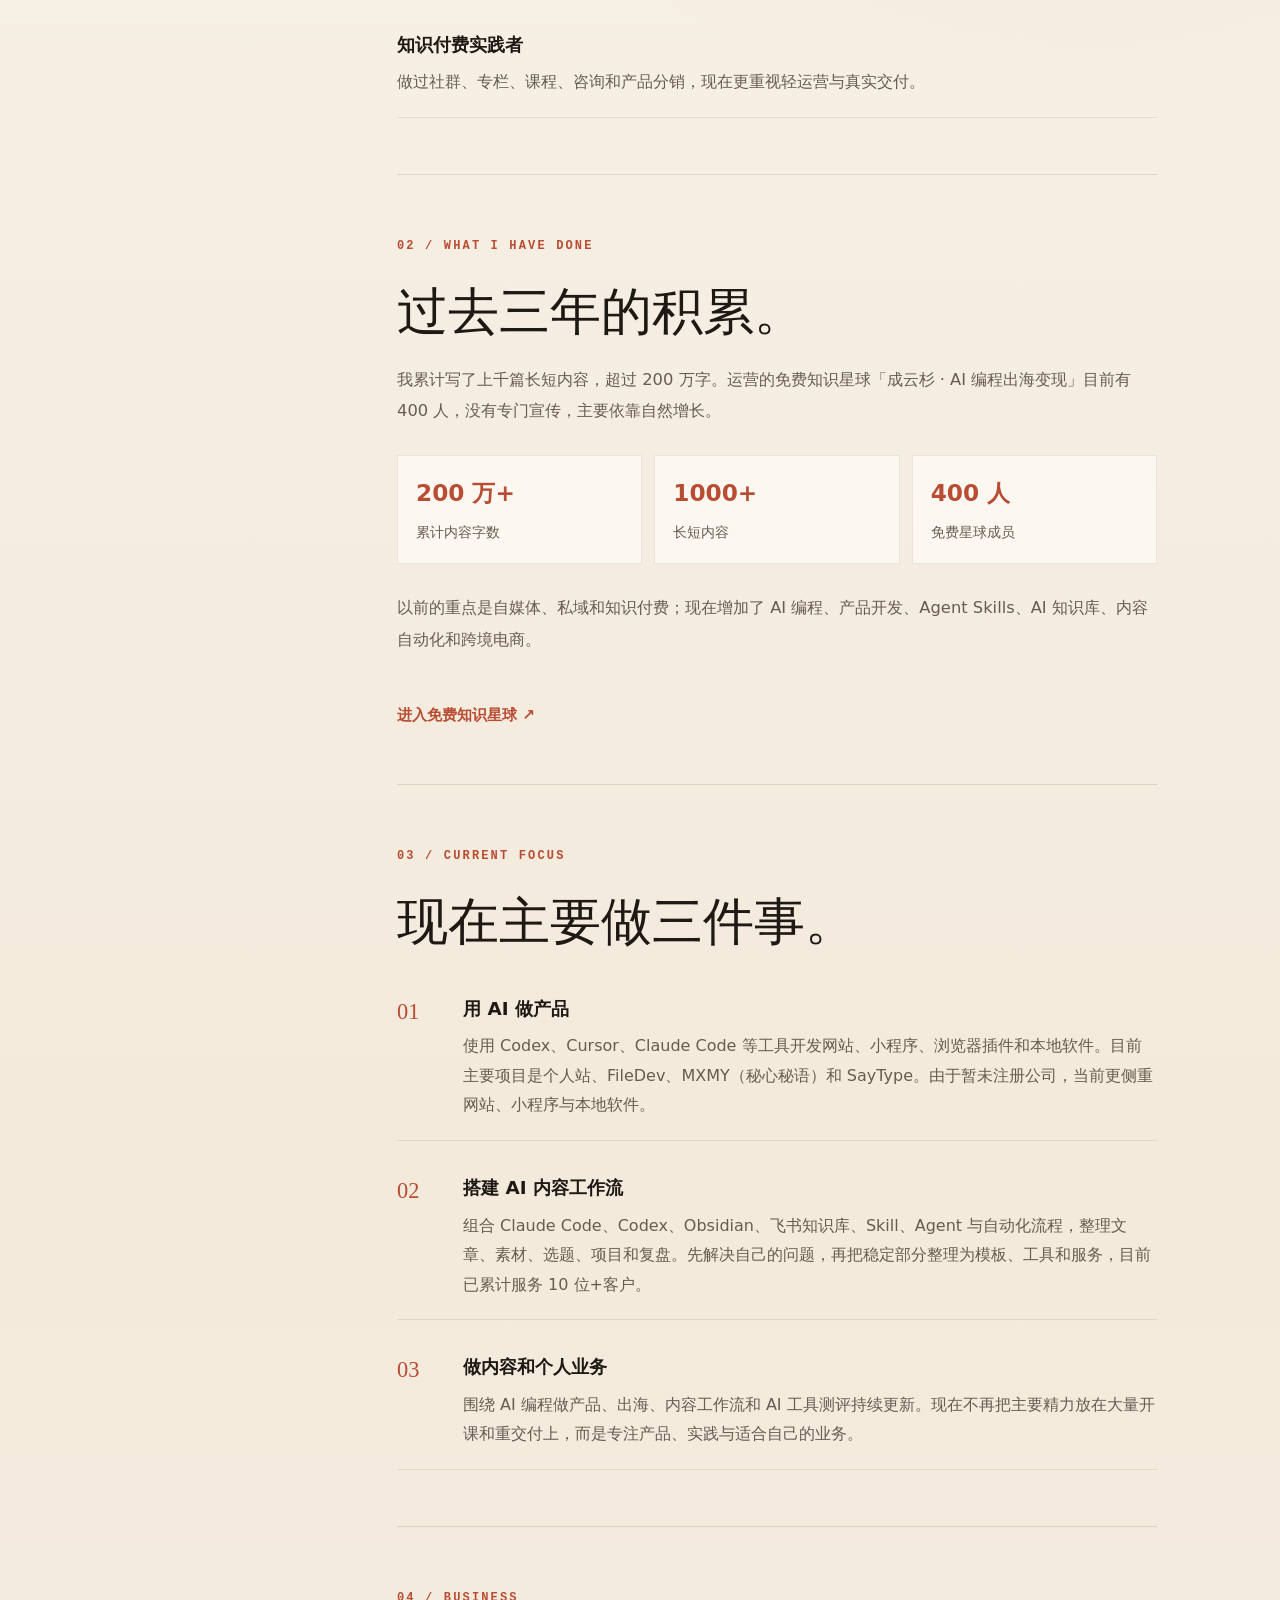
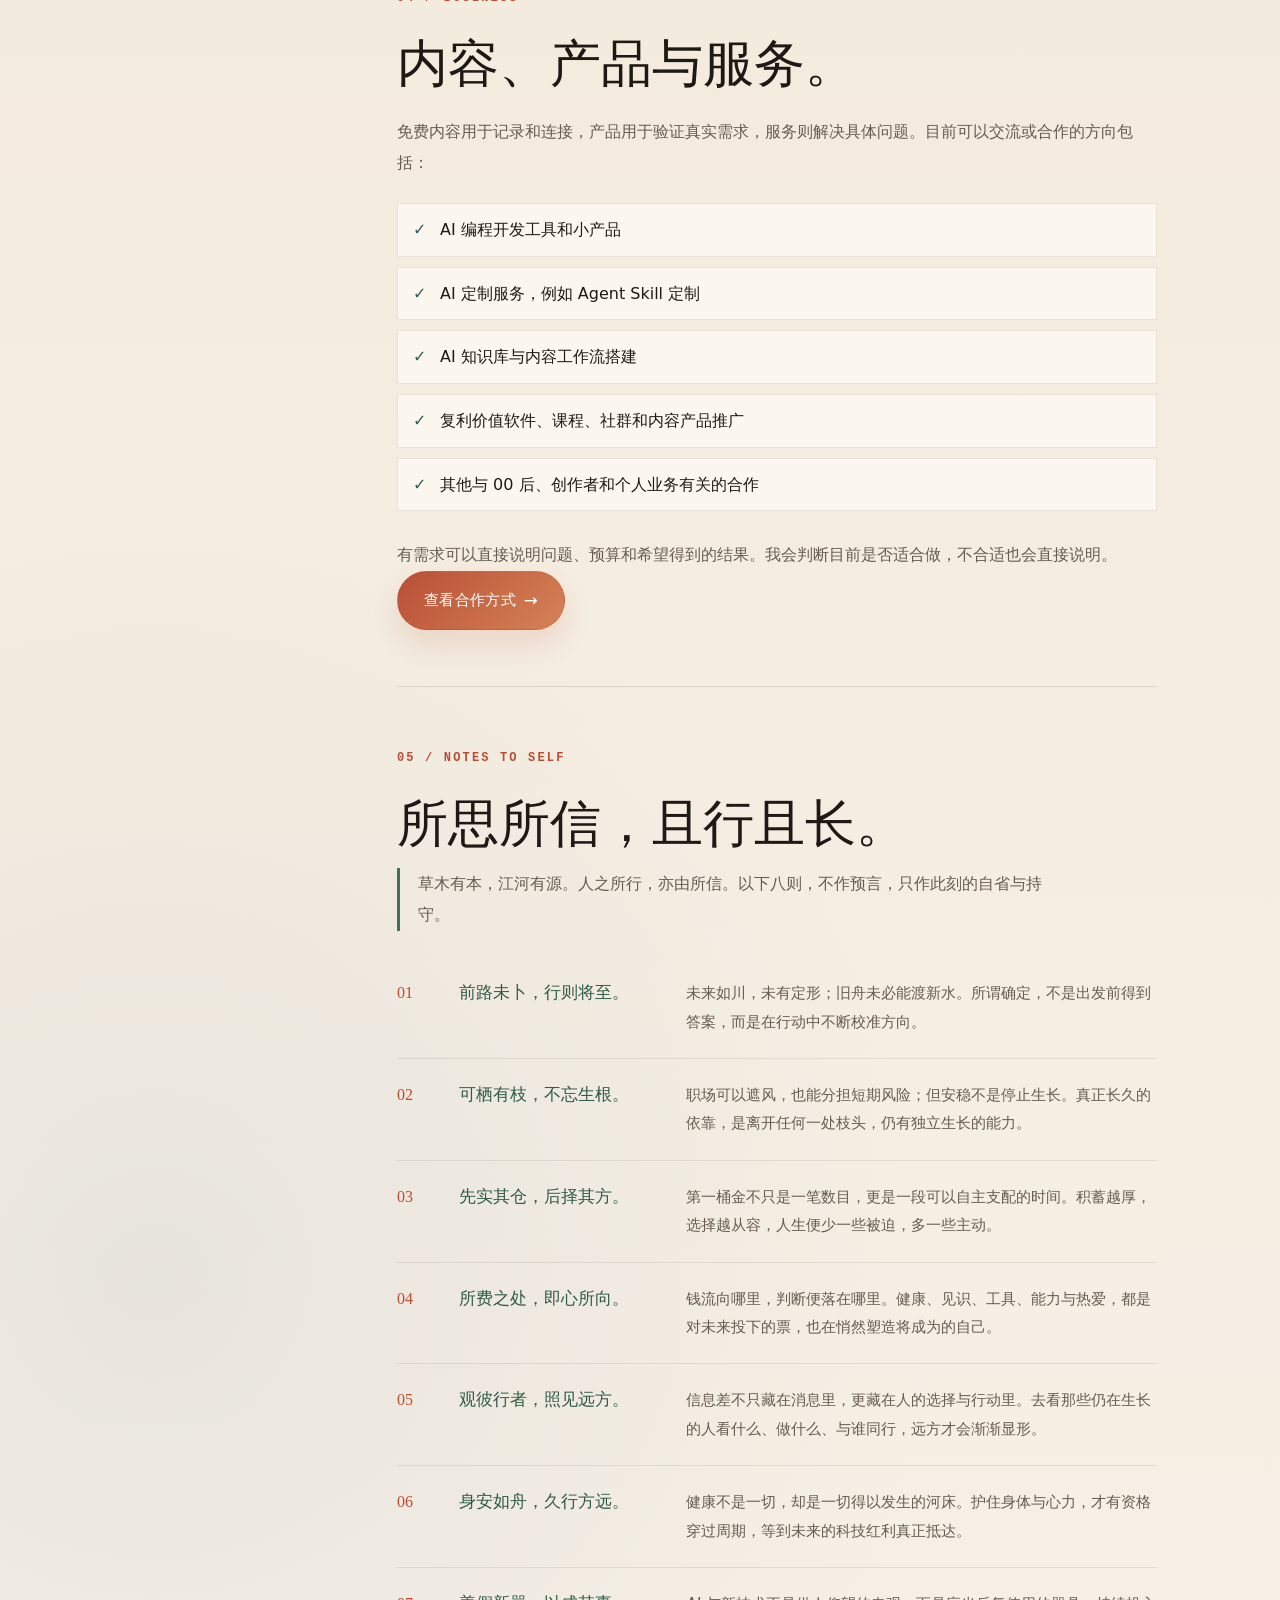
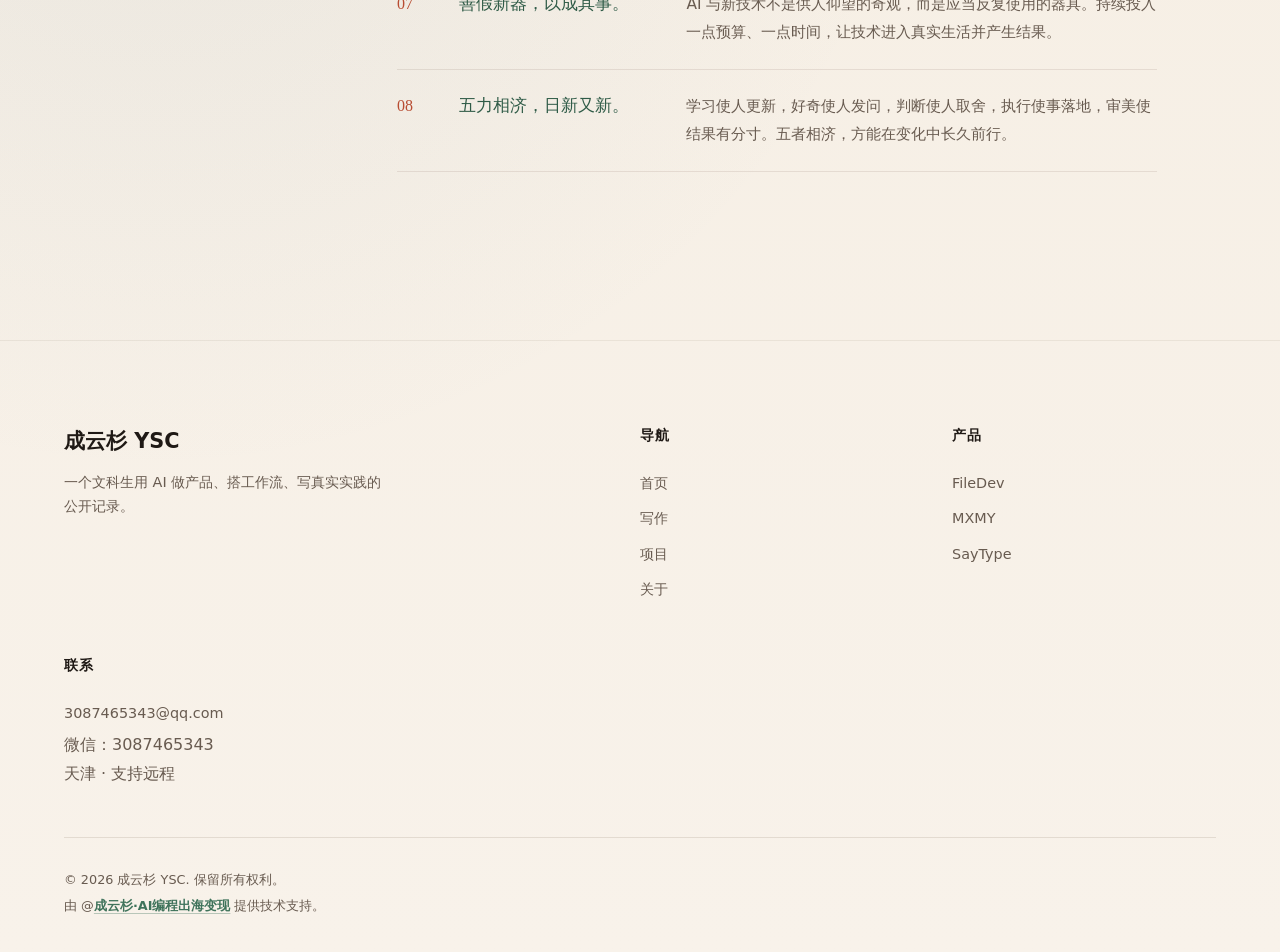
==== commit acd0768d: "Standardize footer copyright and support link" ====
--- a/about.html
+++ b/about.html
@@ -106,7 +106,7 @@
     </section>
   </main>
 
-  <footer class="footer"><div class="container"><div class="footer-grid footer-grid-home"><div class="footer-brand"><div class="footer-logo">成云杉 YSC</div><p class="footer-desc">一个文科生用 AI 做产品、搭工作流、写真实实践的公开记录。</p></div><div class="footer-nav"><h4>导航</h4><a href="index.html">首页</a><a href="blog.html">写作</a><a href="works.html">项目</a><a href="about.html">关于</a></div><div class="footer-nav"><h4>产品</h4><a href="https://filedev.dev" target="_blank" rel="noopener">FileDev</a><a href="works.html#mxmy">MXMY</a><a href="works.html#saytype">SayType</a></div><div class="footer-nav"><h4>联系</h4><a href="mailto:3087465343@qq.com">3087465343@qq.com</a><span>微信：3087465343</span><span>天津 · 支持远程</span></div></div><div class="footer-bottom"><span>© 2026 成云杉 YSC</span><span>第一版介绍 · 持续迭代</span></div></div></footer>
+  <footer class="footer"><div class="container"><div class="footer-grid footer-grid-home"><div class="footer-brand"><div class="footer-logo">成云杉 YSC</div><p class="footer-desc">一个文科生用 AI 做产品、搭工作流、写真实实践的公开记录。</p></div><div class="footer-nav"><h4>导航</h4><a href="index.html">首页</a><a href="blog.html">写作</a><a href="works.html">项目</a><a href="about.html">关于</a></div><div class="footer-nav"><h4>产品</h4><a href="https://filedev.dev" target="_blank" rel="noopener">FileDev</a><a href="works.html#mxmy">MXMY</a><a href="works.html#saytype">SayType</a></div><div class="footer-nav"><h4>联系</h4><a href="mailto:3087465343@qq.com">3087465343@qq.com</a><span>微信：3087465343</span><span>天津 · 支持远程</span></div></div><div class="footer-bottom footer-bottom-stack"><span>© 2026 成云杉 YSC. 保留所有权利。</span><span>由 @<a href="https://t.zsxq.com/VqloN" target="_blank" rel="noopener">成云杉·AI编程出海变现</a> 提供技术支持。</span></div></div></footer>
   <button class="back-to-top" aria-label="返回顶部">↑</button>
   <script src="js/main.js"></script>
 </body>
--- a/css/pages.css
+++ b/css/pages.css
@@ -1504,6 +1504,21 @@
   line-height: 1.75;
 }
 
+.footer-bottom-stack {
+  flex-direction: column;
+  align-items: flex-start;
+  justify-content: flex-start;
+  gap: 6px;
+}
+
+.footer-bottom-stack a {
+  color: #3f735b;
+  font-weight: 700;
+  text-decoration: underline;
+  text-decoration-color: rgba(63, 115, 91, 0.34);
+  text-underline-offset: 3px;
+}
+
 .product-case-list {
   display: grid;
   gap: 22px;
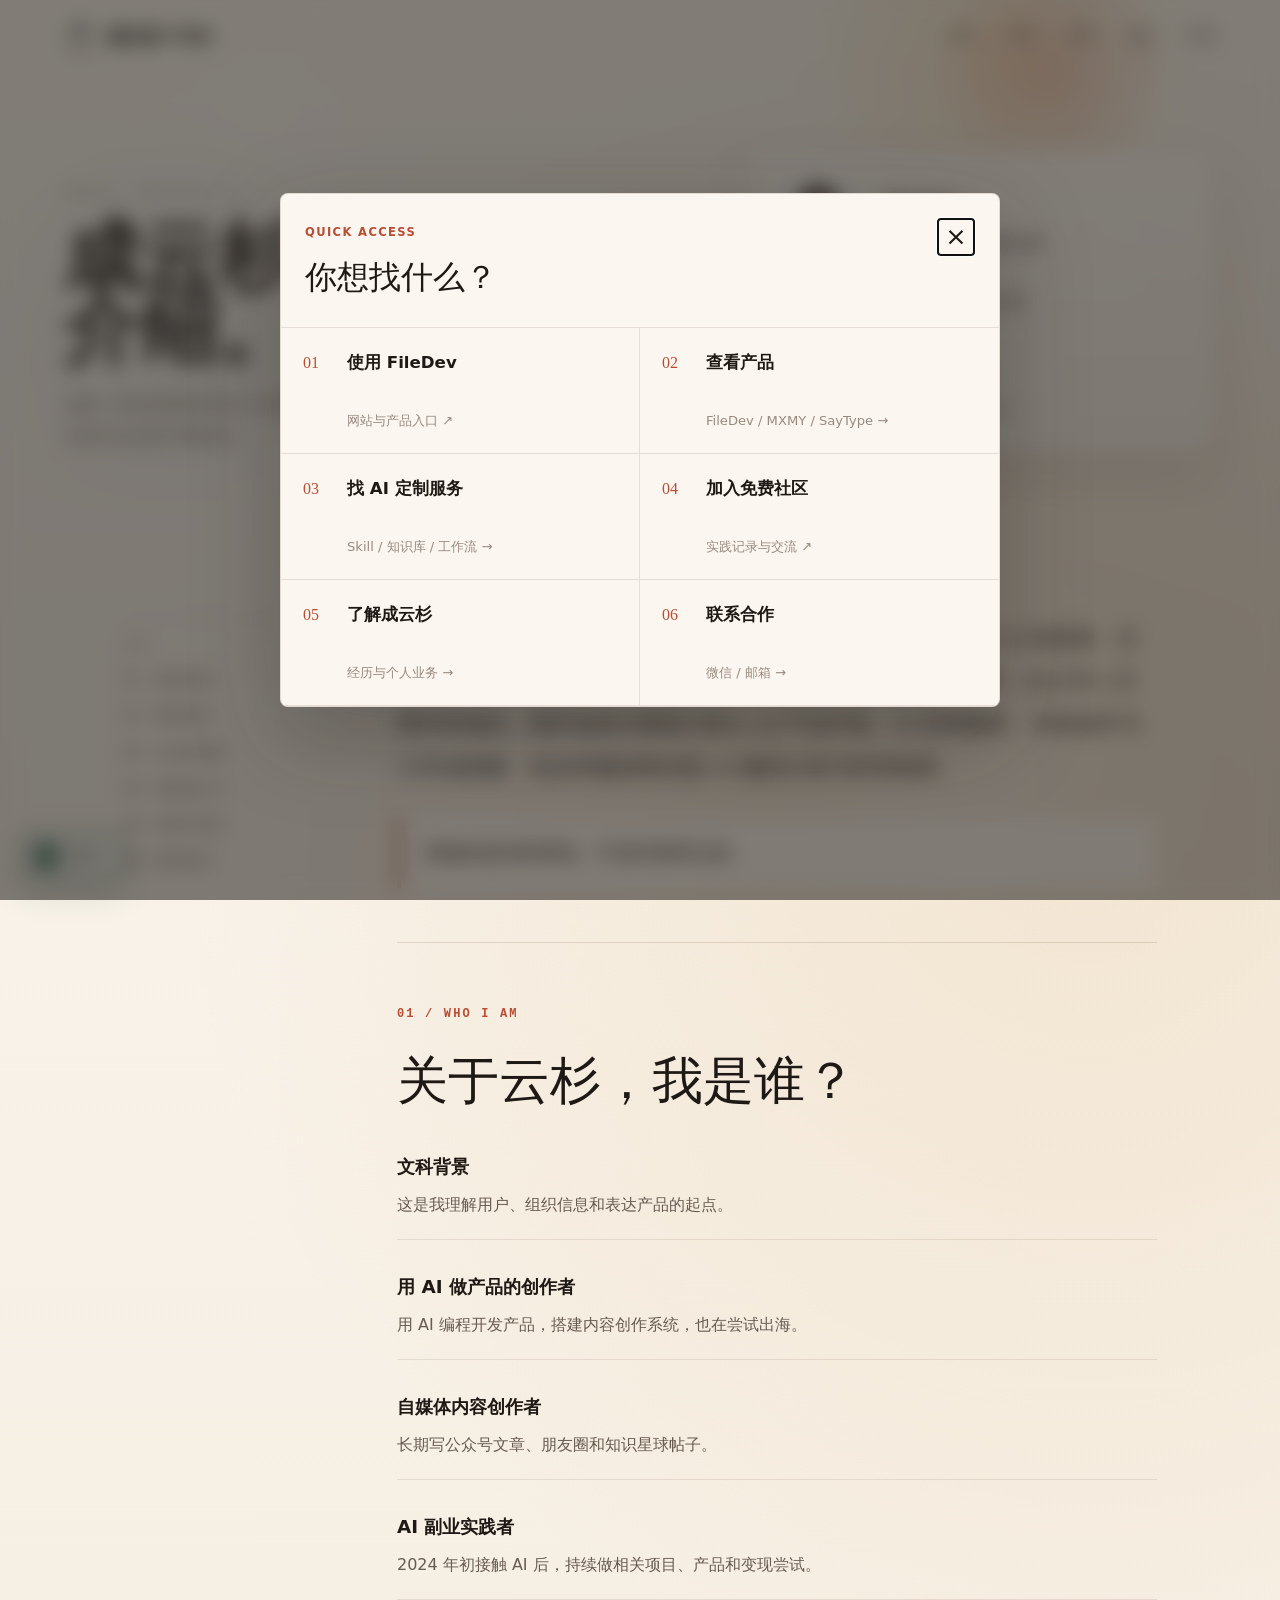
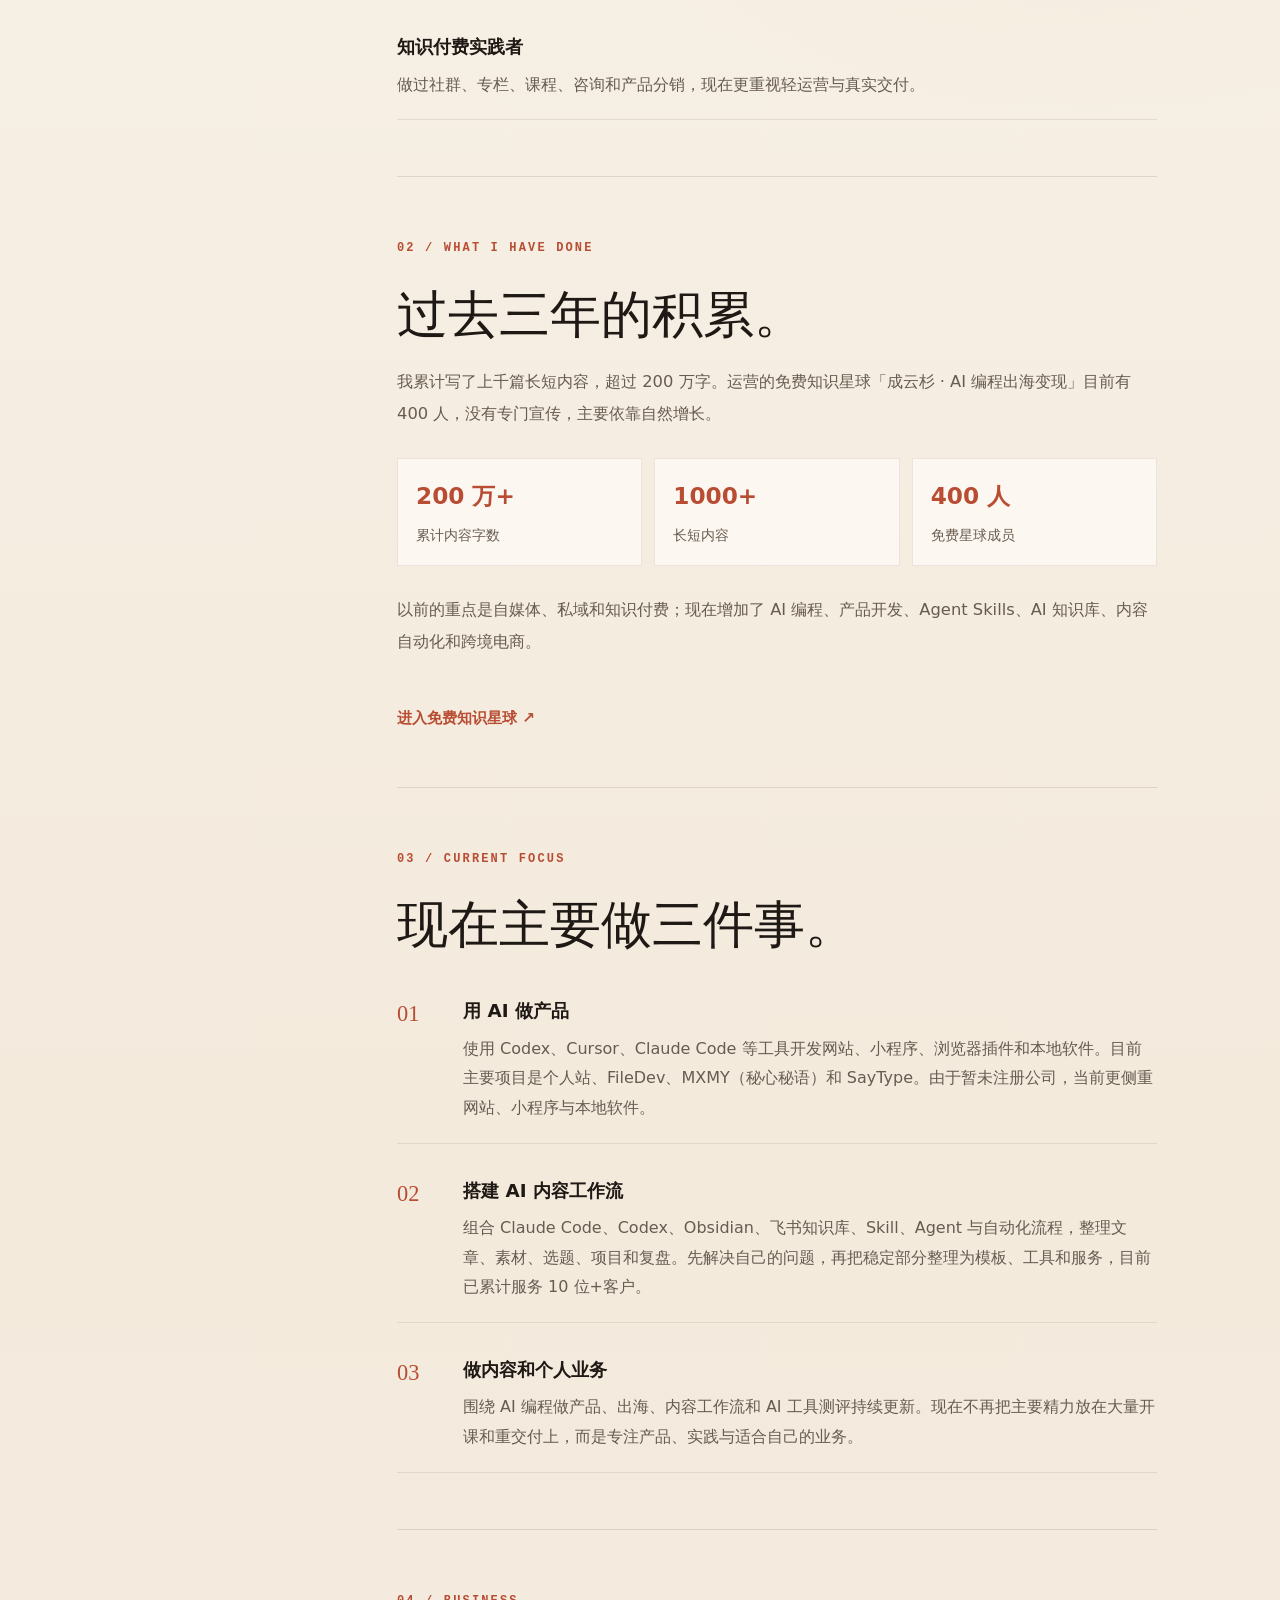
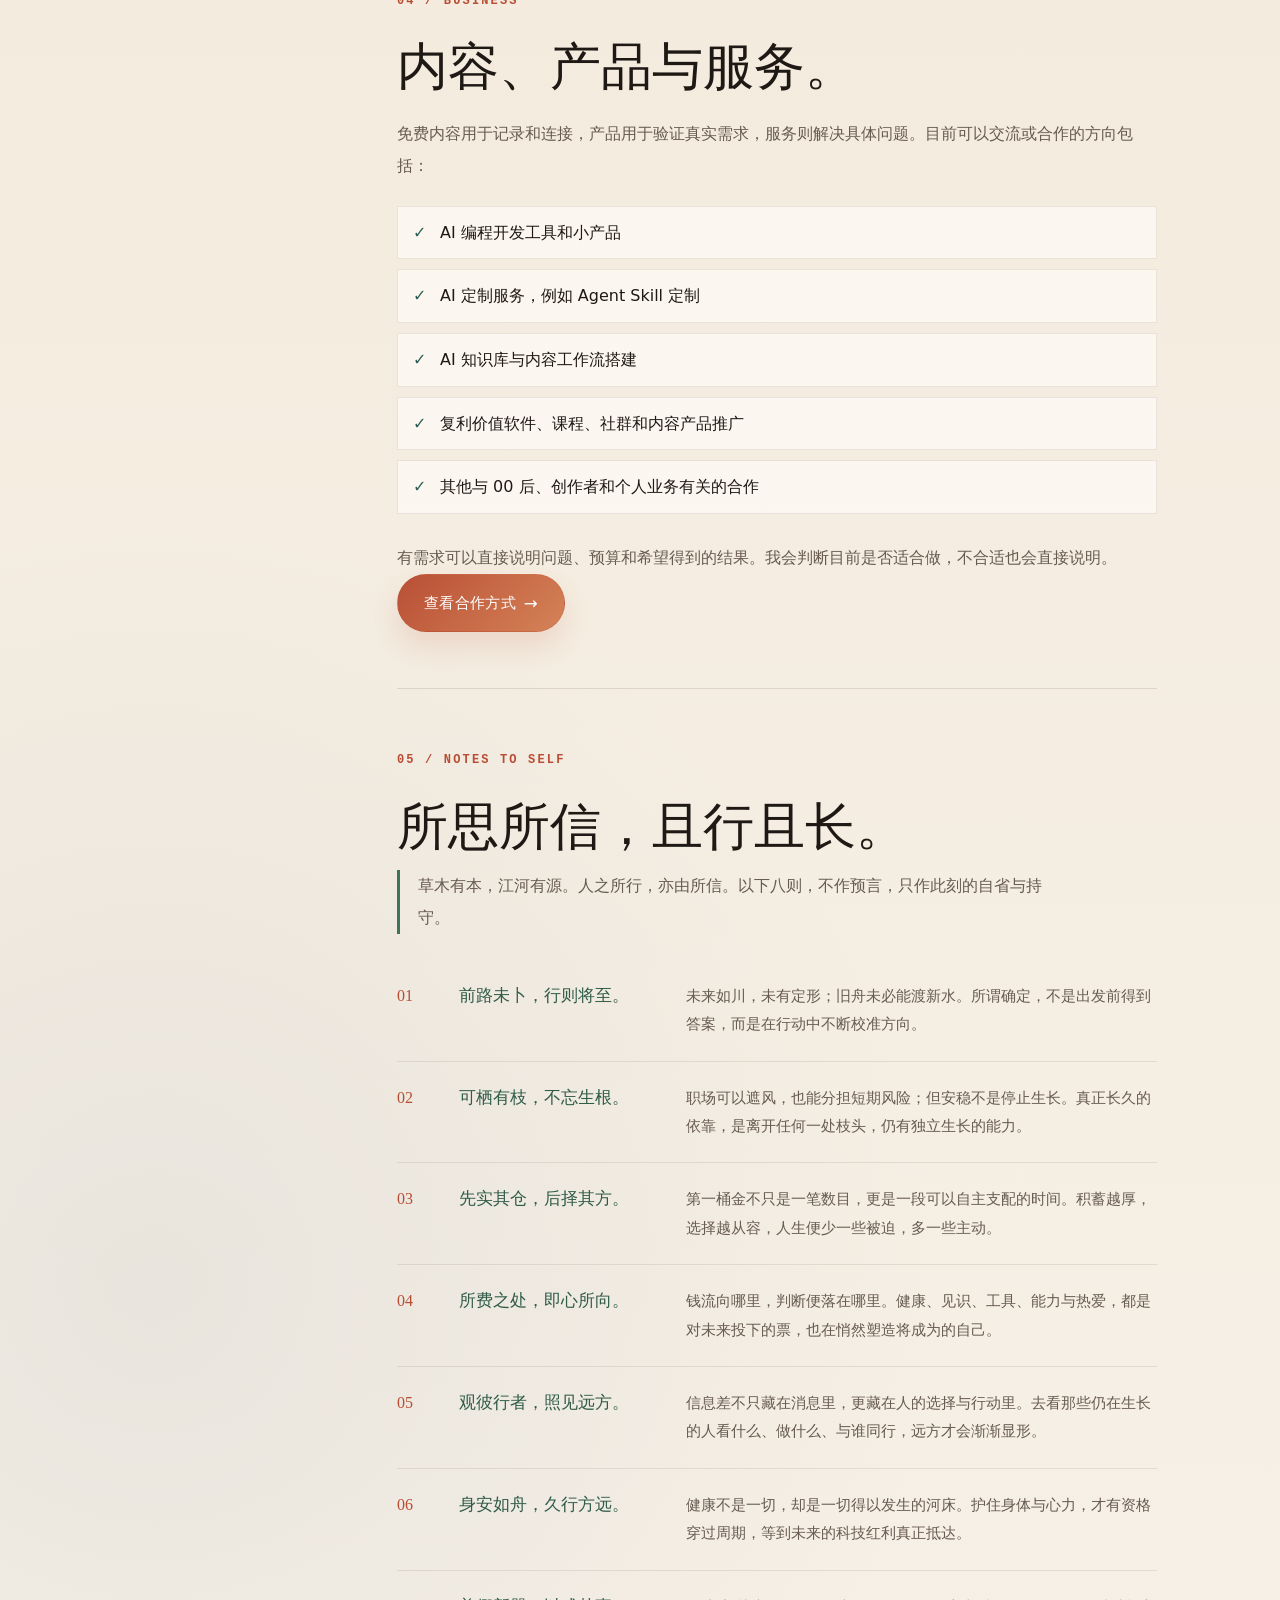
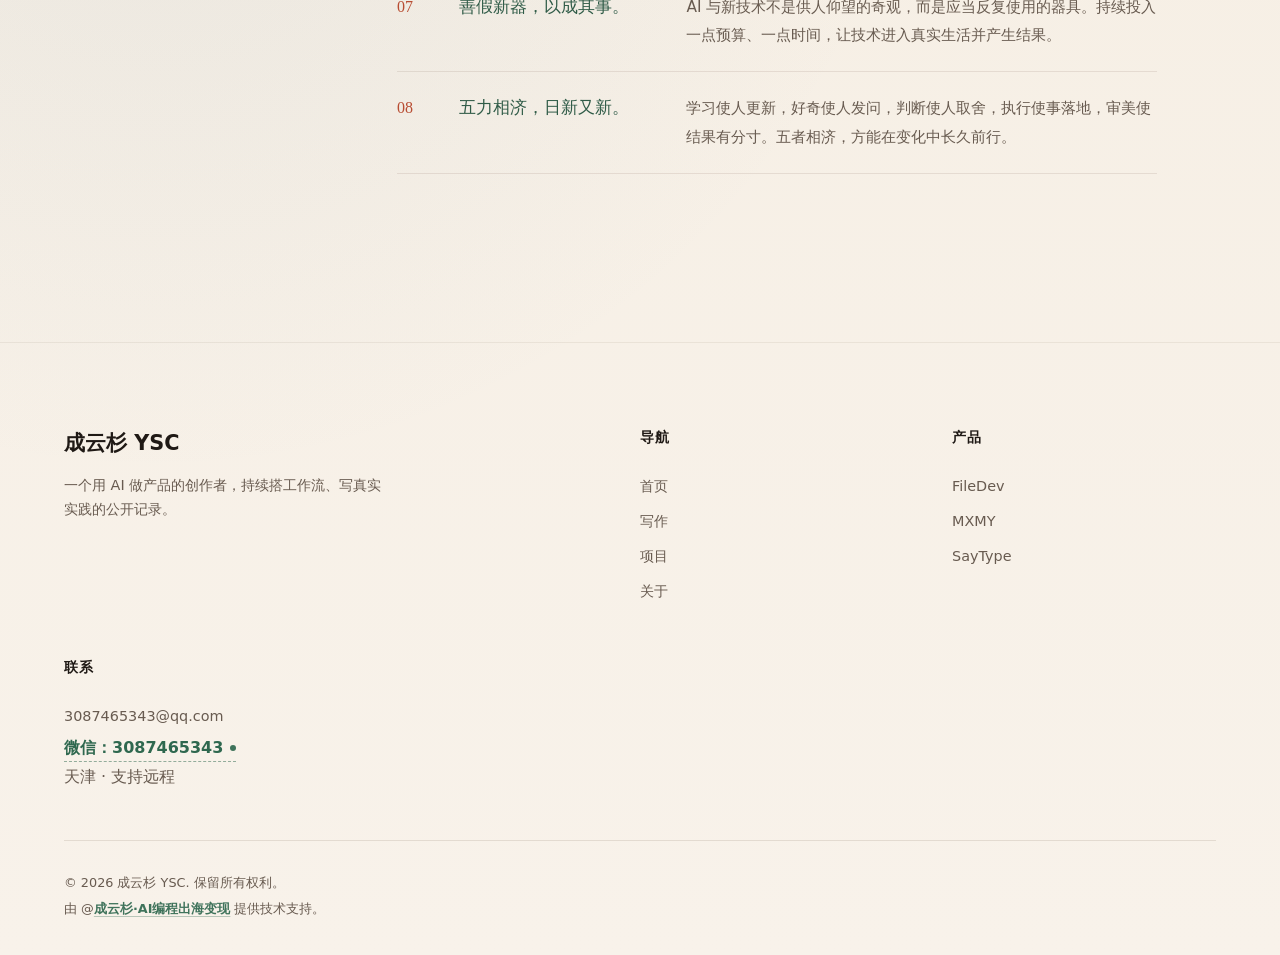
==== commit 75b2d88d: "Update personal identity wording" ====
--- a/about.html
+++ b/about.html
@@ -9,7 +9,6 @@
   <link rel="icon" type="image/png" sizes="32x32" href="favicon-32x32.png">
   <link rel="icon" type="image/png" sizes="16x16" href="favicon-16x16.png">
   <link rel="shortcut icon" href="favicon.ico">
-  <link rel="manifest" href="site.webmanifest">
   <link rel="stylesheet" href="css/style.css">
   <link rel="stylesheet" href="css/pages.css">
 </head>
@@ -33,7 +32,7 @@
         </div>
         <aside class="page-intro-card fade-in-right">
           <div class="profile-inline"><img src="assets/wechat-avatar.jpg" alt="成云杉头像" class="page-profile-avatar"><div><h2>成云杉</h2><p>也可以叫我云杉或小成</p></div></div>
-          <ul class="page-profile-points"><li>文科生，长期做内容与 AI 实践</li><li>暂住天津，支持远程合作</li><li>AI 产品实践者与内容创作者</li><li>邮箱 / 微信：3087465343</li></ul>
+          <ul class="page-profile-points"><li>用 AI 做产品的创作者 / AI 实战者</li><li>暂住天津，支持远程合作</li><li>长期做内容、产品与 AI 实践</li><li>邮箱 / 微信：3087465343</li></ul>
         </aside>
       </div>
     </section>
@@ -47,15 +46,15 @@
 
         <article class="about-document fade-in">
           <header id="intro" class="about-lead-block">
-            <p class="about-dropcap">大家好，我是成云杉，一名文科生。过去 3 年持续做 AI 自媒体内容创作、AI 副业和知识付费。2026 年 4 月离开职场后，我开始把主要精力投入 AI 产品开发、AI 定制服务、内容创作与工作流搭建，也在积极探索实践 AI 编程出海与跨境电商。</p>
+            <p class="about-dropcap">大家好，我是成云杉，用 AI 做产品的创作者，也是一名 AI 实战者。过去 3 年持续做 AI 自媒体内容创作、AI 副业和知识付费。2026 年 4 月离开职场后，我开始把主要精力投入 AI 产品开发、AI 定制服务、内容创作与工作流搭建，也在积极探索实践 AI 编程出海与跨境电商。</p>
             <blockquote>我做的是实际落地，不是空想和泛谈。</blockquote>
           </header>
 
           <section id="identity" class="about-chapter">
             <p class="section-label">01 / WHO I AM</p><h2>关于云杉，我是谁？</h2>
             <div class="identity-list">
-              <div><strong>文科生</strong><p>文科背景是我理解用户、组织信息和表达产品的起点。</p></div>
-              <div><strong>AI 产品实践者</strong><p>用 AI 编程开发产品，搭建内容创作系统，也在尝试出海。</p></div>
+              <div><strong>文科背景</strong><p>这是我理解用户、组织信息和表达产品的起点。</p></div>
+              <div><strong>用 AI 做产品的创作者</strong><p>用 AI 编程开发产品，搭建内容创作系统，也在尝试出海。</p></div>
               <div><strong>自媒体内容创作者</strong><p>长期写公众号文章、朋友圈和知识星球帖子。</p></div>
               <div><strong>AI 副业实践者</strong><p>2024 年初接触 AI 后，持续做相关项目、产品和变现尝试。</p></div>
               <div><strong>知识付费实践者</strong><p>做过社群、专栏、课程、咨询和产品分销，现在更重视轻运营与真实交付。</p></div>
@@ -106,7 +105,7 @@
     </section>
   </main>
 
-  <footer class="footer"><div class="container"><div class="footer-grid footer-grid-home"><div class="footer-brand"><div class="footer-logo">成云杉 YSC</div><p class="footer-desc">一个文科生用 AI 做产品、搭工作流、写真实实践的公开记录。</p></div><div class="footer-nav"><h4>导航</h4><a href="index.html">首页</a><a href="blog.html">写作</a><a href="works.html">项目</a><a href="about.html">关于</a></div><div class="footer-nav"><h4>产品</h4><a href="https://filedev.dev" target="_blank" rel="noopener">FileDev</a><a href="works.html#mxmy">MXMY</a><a href="works.html#saytype">SayType</a></div><div class="footer-nav"><h4>联系</h4><a href="mailto:3087465343@qq.com">3087465343@qq.com</a><span>微信：3087465343</span><span>天津 · 支持远程</span></div></div><div class="footer-bottom footer-bottom-stack"><span>© 2026 成云杉 YSC. 保留所有权利。</span><span>由 @<a href="https://t.zsxq.com/VqloN" target="_blank" rel="noopener">成云杉·AI编程出海变现</a> 提供技术支持。</span></div></div></footer>
+  <footer class="footer"><div class="container"><div class="footer-grid footer-grid-home"><div class="footer-brand"><div class="footer-logo">成云杉 YSC</div><p class="footer-desc">一个用 AI 做产品的创作者，持续搭工作流、写真实实践的公开记录。</p></div><div class="footer-nav"><h4>导航</h4><a href="index.html">首页</a><a href="blog.html">写作</a><a href="works.html">项目</a><a href="about.html">关于</a></div><div class="footer-nav"><h4>产品</h4><a href="https://filedev.dev" target="_blank" rel="noopener">FileDev</a><a href="works.html#mxmy">MXMY</a><a href="works.html#saytype">SayType</a></div><div class="footer-nav"><h4>联系</h4><a href="mailto:3087465343@qq.com">3087465343@qq.com</a><span>微信：3087465343</span><span>天津 · 支持远程</span></div></div><div class="footer-bottom footer-bottom-stack"><span>© 2026 成云杉 YSC. 保留所有权利。</span><span>由 @<a href="https://t.zsxq.com/VqloN" target="_blank" rel="noopener">成云杉·AI编程出海变现</a> 提供技术支持。</span></div></div></footer>
   <button class="back-to-top" aria-label="返回顶部">↑</button>
   <script src="js/main.js"></script>
 </body>
--- a/css/style.css
+++ b/css/style.css
@@ -222,6 +222,9 @@
 }
 
 .nav-logo {
+  display: inline-flex;
+  align-items: center;
+  gap: 10px;
   font-size: 1.25rem;
   font-weight: 700;
   letter-spacing: -0.02em;
@@ -230,6 +233,18 @@
   -webkit-text-fill-color: transparent;
   background-clip: text;
   flex-shrink: 0;
+}
+
+.nav-logo::before {
+  content: '';
+  display: block;
+  width: 32px;
+  height: 32px;
+  flex: 0 0 32px;
+  border: 2px solid rgba(255, 252, 246, 0.96);
+  border-radius: 50%;
+  background: #f8f3ea url('../favicon.png') center / cover no-repeat;
+  box-shadow: 0 0 0 1px rgba(58, 105, 82, 0.28), 0 5px 14px rgba(75, 53, 37, 0.1);
 }
 
 .nav-links {
@@ -1977,6 +1992,16 @@
 
   .mobile-menu {
     display: block;
+  }
+
+  .nav-logo {
+    gap: 9px;
+  }
+
+  .nav-logo::before {
+    width: 30px;
+    height: 30px;
+    flex-basis: 30px;
   }
 
   /* Hero */
@@ -3851,6 +3876,22 @@
   line-height: 1.82;
 }
 
+.lab-project-card .project-slogan {
+  display: inline-flex;
+  align-items: center;
+  width: fit-content;
+  max-width: 100%;
+  margin: -2px 0 12px;
+  padding: 7px 11px;
+  border: 1px solid rgba(63, 115, 91, 0.18);
+  border-radius: 999px;
+  background: rgba(237, 244, 238, 0.7);
+  color: #2f6a54;
+  font-size: 0.9rem;
+  font-weight: 700;
+  line-height: 1.35;
+}
+
 .lab-map-card a {
   position: absolute;
   left: 24px;
@@ -4025,3 +4066,240 @@
     margin-top: 34px;
   }
 }
+
+/* Outcome-first service summary, placed directly after the homepage hero. */
+.help-section {
+  position: relative;
+  padding: 82px 0 54px;
+  overflow: hidden;
+  border-top: 1px solid rgba(58, 105, 82, 0.14);
+  border-bottom: 1px solid rgba(58, 105, 82, 0.14);
+  background:
+    linear-gradient(135deg, rgba(45, 95, 86, 0.065), transparent 48%),
+    rgba(250, 246, 239, 0.72);
+}
+
+.help-section::before {
+  content: '';
+  position: absolute;
+  top: 0;
+  right: 0;
+  width: 34%;
+  height: 100%;
+  pointer-events: none;
+  background-image: radial-gradient(circle, rgba(58, 105, 82, 0.16) 1px, transparent 1.2px);
+  background-size: 20px 20px;
+  mask-image: linear-gradient(90deg, transparent, #000);
+  opacity: 0.55;
+}
+
+.help-section .container {
+  position: relative;
+  z-index: 1;
+}
+
+.help-head {
+  display: grid;
+  grid-template-columns: minmax(0, 1.35fr) minmax(320px, 0.65fr);
+  gap: clamp(36px, 7vw, 96px);
+  align-items: end;
+  padding-bottom: 30px;
+  border-bottom: 1px solid rgba(78, 46, 29, 0.16);
+}
+
+.help-head h2 {
+  max-width: 18ch;
+  margin-top: 10px;
+  font-family: Georgia, 'Noto Serif SC', 'Songti SC', serif;
+  font-size: clamp(2.7rem, 3.8vw, 3.35rem);
+  font-weight: 500;
+  line-height: 1.08;
+}
+
+.help-head > p {
+  max-width: 500px;
+  color: var(--text-secondary);
+  line-height: 1.9;
+}
+
+.help-grid {
+  display: grid;
+  grid-template-columns: repeat(3, minmax(0, 1fr));
+  border-left: 1px solid rgba(78, 46, 29, 0.14);
+}
+
+.help-card {
+  display: flex;
+  flex-direction: column;
+  min-width: 0;
+  min-height: 500px;
+  padding: 30px;
+  border-right: 1px solid rgba(78, 46, 29, 0.14);
+  border-bottom: 1px solid rgba(78, 46, 29, 0.14);
+  background: rgba(255, 252, 247, 0.72);
+  transition: background 0.25s ease, transform 0.25s ease;
+}
+
+.help-card:hover {
+  background: rgba(255, 253, 249, 0.96);
+  transform: translateY(-3px);
+}
+
+.help-index {
+  color: #3b7057;
+  font-family: 'SF Mono', 'Cascadia Code', monospace;
+  font-size: 0.75rem;
+  font-weight: 800;
+}
+
+.help-card h3 {
+  min-height: 2.7em;
+  margin: 30px 0 18px;
+  font-family: Georgia, 'Noto Serif SC', 'Songti SC', serif;
+  font-size: 1.7rem;
+  font-weight: 600;
+  line-height: 1.35;
+}
+
+.help-situation {
+  min-height: 106px;
+  color: var(--text-secondary);
+  line-height: 1.85;
+}
+
+.help-situation b {
+  display: block;
+  margin-bottom: 5px;
+  color: var(--text-muted);
+  font-size: 0.8rem;
+}
+
+.help-delivery {
+  min-height: 150px;
+  margin: 24px 0;
+  padding: 18px 0 18px 18px;
+  border-left: 3px solid #3b7057;
+}
+
+.help-delivery span,
+.help-proof span,
+.help-next span {
+  display: block;
+  margin-bottom: 7px;
+  color: #3b7057;
+  font-size: 0.75rem;
+  font-weight: 800;
+  letter-spacing: 0.08em;
+}
+
+.help-delivery p {
+  color: var(--text-primary);
+  line-height: 1.8;
+}
+
+.help-proof {
+  margin-bottom: 24px;
+  padding-top: 16px;
+  border-top: 1px solid rgba(78, 46, 29, 0.12);
+}
+
+.help-proof strong {
+  font-size: 0.9rem;
+  line-height: 1.6;
+}
+
+.help-card > a {
+  margin-top: auto;
+  color: var(--accent);
+  font-weight: 800;
+}
+
+.help-card > a:hover,
+.help-card > a:focus-visible {
+  color: #315f49;
+}
+
+.help-next {
+  display: flex;
+  align-items: center;
+  justify-content: space-between;
+  gap: 28px;
+  padding: 24px 0 0;
+}
+
+.help-next p {
+  color: var(--text-secondary);
+  line-height: 1.75;
+}
+
+.help-next span {
+  display: inline;
+  margin: 0 12px 0 0;
+}
+
+.help-next > a {
+  flex: 0 0 auto;
+  padding: 12px 18px;
+  border: 1px solid rgba(58, 105, 82, 0.34);
+  color: #315f49;
+  font-weight: 800;
+  background: rgba(255, 252, 247, 0.74);
+}
+
+.help-next > a:hover,
+.help-next > a:focus-visible {
+  border-color: #3b7057;
+  background: #3b7057;
+  color: #fffdf7;
+}
+
+@media (max-width: 900px) {
+  .help-head {
+    grid-template-columns: 1fr;
+    gap: 20px;
+  }
+
+  .help-grid {
+    grid-template-columns: 1fr;
+  }
+
+  .help-card {
+    min-height: auto;
+  }
+
+  .help-card h3,
+  .help-situation,
+  .help-delivery {
+    min-height: 0;
+  }
+}
+
+@media (max-width: 700px) {
+  .help-section {
+    padding: 62px 0 42px;
+  }
+
+  .help-head h2 {
+    font-size: clamp(2.35rem, 11vw, 3.25rem);
+  }
+
+  .help-card {
+    padding: 24px 20px;
+  }
+
+  .help-next {
+    align-items: stretch;
+    flex-direction: column;
+    gap: 18px;
+  }
+
+  .help-next > a {
+    text-align: center;
+  }
+}
+
+@media (prefers-reduced-motion: reduce) {
+  .help-card {
+    transition: none;
+  }
+}
--- a/css/pages.css
+++ b/css/pages.css
@@ -1585,6 +1585,20 @@
   line-height: 1.9;
 }
 
+.product-slogan {
+  width: fit-content;
+  max-width: 100%;
+  margin: -6px 0 14px;
+  padding: 9px 13px;
+  border: 1px solid rgba(63, 115, 91, 0.18);
+  border-radius: 999px;
+  background: rgba(237, 244, 238, 0.74);
+  color: #2f6a54;
+  font-size: 0.98rem;
+  font-weight: 700;
+  line-height: 1.45;
+}
+
 .product-qr {
   display: grid;
   place-items: center;
@@ -1823,6 +1837,21 @@
   background: rgba(235, 248, 241, 0.68);
 }
 
+.community-recommend-section .lab-section-head {
+  max-width: 1100px;
+}
+
+.community-recommend-section .lab-section-head h2 {
+  max-width: none;
+  font-size: clamp(2.5rem, 4vw, 3.55rem);
+  line-height: 1.12;
+  text-wrap: balance;
+}
+
+.community-recommend-section .lab-section-head > p:last-child {
+  max-width: 920px;
+}
+
 .footer-nav span {
   display: block;
   color: var(--text-secondary);
@@ -2002,6 +2031,10 @@
   .community-card img {
     width: 96px;
     height: 128px;
+  }
+
+  .community-recommend-section .lab-section-head h2 {
+    font-size: clamp(2.35rem, 11vw, 3.2rem);
   }
 }
 
@@ -2238,3 +2271,408 @@
     grid-row: 1 / 3;
   }
 }
+
+/* WeChat contact card: hover on desktop, tap or focus everywhere. */
+span.wechat-hover {
+  position: relative;
+  display: inline-flex;
+  align-items: center;
+  width: fit-content;
+  color: #2f684f;
+  font-weight: 700;
+  line-height: 1.7;
+  cursor: pointer;
+  border-bottom: 1px dashed rgba(47, 104, 79, 0.5);
+  outline: none;
+}
+
+span.wechat-hover::after {
+  content: '';
+  width: 6px;
+  height: 6px;
+  margin-left: 7px;
+  border-radius: 50%;
+  background: #3f735b;
+  box-shadow: 0 0 0 0 rgba(63, 115, 91, 0.3);
+  animation: wechatHint 2.2s ease-out infinite;
+}
+
+span.wechat-hover:focus-visible {
+  border-radius: 3px;
+  outline: 2px solid rgba(63, 115, 91, 0.35);
+  outline-offset: 3px;
+}
+
+span.wechat-popover {
+  position: absolute;
+  left: 50%;
+  bottom: calc(100% + 14px);
+  z-index: 1200;
+  display: block;
+  width: min(380px, 78vw);
+  padding: 6px;
+  visibility: hidden;
+  opacity: 0;
+  overflow: hidden;
+  border: 1px solid rgba(63, 115, 91, 0.3);
+  border-radius: 8px;
+  background: #fbf7ef;
+  box-shadow: 0 24px 70px rgba(48, 41, 34, 0.22);
+  transform: translate(-50%, 8px) scale(0.98);
+  transform-origin: center bottom;
+  transition: opacity 0.2s ease, transform 0.2s ease, visibility 0.2s ease;
+}
+
+span.wechat-popover img {
+  display: block;
+  width: 100%;
+  height: auto;
+  border-radius: 4px;
+}
+
+span.wechat-hover:hover > .wechat-popover,
+span.wechat-hover:focus > .wechat-popover,
+span.wechat-hover.active > .wechat-popover {
+  visibility: visible;
+  opacity: 1;
+  transform: translate(-50%, 0) scale(1);
+}
+
+@keyframes wechatHint {
+  0% { box-shadow: 0 0 0 0 rgba(63, 115, 91, 0.32); }
+  70% { box-shadow: 0 0 0 7px rgba(63, 115, 91, 0); }
+  100% { box-shadow: 0 0 0 0 rgba(63, 115, 91, 0); }
+}
+
+@media (hover: none), (max-width: 600px) {
+  span.wechat-popover {
+    position: fixed;
+    top: 50%;
+    left: 50%;
+    bottom: auto;
+    width: min(440px, calc(100vw - 28px));
+    transform: translate(-50%, calc(-50% + 8px)) scale(0.98);
+    transform-origin: center;
+  }
+
+  span.wechat-hover:hover > .wechat-popover,
+  span.wechat-hover:focus > .wechat-popover,
+  span.wechat-hover.active > .wechat-popover {
+    transform: translate(-50%, -50%) scale(1);
+  }
+}
+
+@media (prefers-reduced-motion: reduce) {
+  span.wechat-hover::after {
+    animation: none;
+  }
+
+  span.wechat-popover {
+    transition: none;
+  }
+}
+
+/* Full-resolution community card preview keeps embedded QR codes scannable. */
+.community-card > img {
+  cursor: zoom-in;
+  transition: transform 0.2s ease, box-shadow 0.2s ease;
+}
+
+.community-card > img:hover,
+.community-card > img:focus-visible {
+  transform: translateY(-2px);
+  box-shadow: 0 10px 28px rgba(47, 91, 70, 0.2);
+  outline: 2px solid rgba(63, 115, 91, 0.38);
+  outline-offset: 3px;
+}
+
+.community-preview-overlay {
+  position: fixed;
+  inset: 0;
+  z-index: 1300;
+  display: grid;
+  place-items: center;
+  padding: 24px;
+  visibility: hidden;
+  opacity: 0;
+  pointer-events: none;
+  background: rgba(37, 33, 29, 0.18);
+  backdrop-filter: blur(4px);
+  transition: opacity 0.2s ease, visibility 0.2s ease, background 0.2s ease;
+}
+
+.community-preview-overlay.open {
+  visibility: visible;
+  opacity: 1;
+}
+
+.community-preview-overlay.pinned {
+  pointer-events: auto;
+  background: rgba(37, 33, 29, 0.62);
+  backdrop-filter: blur(10px);
+}
+
+.community-preview-panel {
+  position: relative;
+  display: grid;
+  place-items: center;
+  width: min(720px, calc(100vw - 48px));
+  max-height: calc(100vh - 48px);
+  padding: 8px;
+  overflow: hidden;
+  border: 1px solid rgba(63, 115, 91, 0.34);
+  border-radius: 8px;
+  background: #edf9f6;
+  box-shadow: 0 28px 90px rgba(31, 27, 24, 0.32);
+  transform: translateY(10px) scale(0.985);
+  transition: transform 0.2s ease;
+}
+
+.community-preview-overlay.open .community-preview-panel {
+  transform: translateY(0) scale(1);
+}
+
+.community-preview-panel img {
+  display: block;
+  width: 100%;
+  max-height: calc(100vh - 64px);
+  object-fit: contain;
+}
+
+.community-preview-close {
+  position: absolute;
+  top: 16px;
+  right: 16px;
+  z-index: 1;
+  display: none;
+  place-items: center;
+  width: 40px;
+  height: 40px;
+  border: 1px solid rgba(255, 255, 255, 0.3);
+  border-radius: 50%;
+  background: rgba(35, 79, 59, 0.9);
+  color: #fff;
+  font-size: 1.6rem;
+  line-height: 1;
+}
+
+.community-preview-overlay.pinned .community-preview-close {
+  display: grid;
+}
+
+body.community-preview-open {
+  overflow: hidden;
+}
+
+@media (max-width: 600px) {
+  .community-preview-overlay {
+    padding: 14px;
+  }
+
+  .community-preview-panel {
+    width: calc(100vw - 28px);
+    max-height: calc(100vh - 28px);
+  }
+
+  .community-preview-panel img {
+    max-height: calc(100vh - 44px);
+  }
+}
+
+@media (prefers-reduced-motion: reduce) {
+  .community-card > img,
+  .community-preview-overlay,
+  .community-preview-panel {
+    transition: none;
+  }
+}
+
+/* Keep inner-page introductions on one consistent editorial axis. */
+.page-intro-contact {
+  padding-top: 132px;
+  padding-bottom: 72px;
+}
+
+.page-intro-contact .page-intro-grid {
+  grid-template-columns: minmax(0, 1.08fr) minmax(380px, 0.92fr);
+  align-items: center;
+  gap: clamp(40px, 6vw, 88px);
+}
+
+.page-intro-contact .page-intro-copy {
+  align-self: center;
+}
+
+.page-intro-contact h1 {
+  width: 100%;
+  max-width: none;
+  font-size: clamp(3rem, 4.4vw, 4rem);
+  line-height: 1.04;
+  text-wrap: balance;
+}
+
+.page-intro-contact .page-summary {
+  max-width: 650px;
+}
+
+.page-intro-contact .contact-direct {
+  width: 100%;
+  max-width: 460px;
+  justify-self: end;
+}
+
+.page-intro-works,
+.page-intro-blog {
+  padding-top: 132px;
+  padding-bottom: 72px;
+}
+
+.page-intro-works .page-intro-single,
+.page-intro-blog .page-intro-single {
+  max-width: 980px;
+}
+
+.page-intro-works h1,
+.page-intro-blog h1 {
+  width: 100%;
+  max-width: none;
+  font-size: clamp(3rem, 4.4vw, 4rem);
+  line-height: 1.04;
+  text-wrap: balance;
+}
+
+.page-intro-works .page-summary {
+  max-width: 980px;
+}
+
+.page-intro-blog .page-summary {
+  max-width: 780px;
+}
+
+@media (max-width: 1024px) {
+  .page-intro-contact .page-intro-grid {
+    grid-template-columns: 1fr;
+    gap: 28px;
+  }
+
+  .page-intro-contact .contact-direct {
+    max-width: none;
+    justify-self: stretch;
+  }
+}
+
+@media (max-width: 700px) {
+  .page-intro-contact,
+  .page-intro-works,
+  .page-intro-blog {
+    padding-top: 112px;
+    padding-bottom: 48px;
+  }
+
+  .page-intro-contact h1,
+  .page-intro-works h1,
+  .page-intro-blog h1 {
+    font-size: clamp(2.55rem, 12vw, 3.5rem);
+    line-height: 1.05;
+  }
+}
+
+/* Warm-paper panels replace the former black utility blocks. */
+.contact-direct {
+  border: 1px solid rgba(58, 105, 82, 0.24);
+  background:
+    linear-gradient(145deg, rgba(255, 252, 246, 0.96), rgba(239, 231, 218, 0.94)),
+    var(--bg-primary);
+  color: var(--text-primary);
+  box-shadow: 0 22px 55px rgba(75, 53, 37, 0.1);
+}
+
+.contact-direct .contact-card-label { color: #54745f; }
+
+.contact-direct img {
+  border: 3px solid rgba(255, 252, 246, 0.95);
+  box-shadow: 0 0 0 1px rgba(58, 105, 82, 0.28);
+}
+
+.contact-direct > p { color: var(--text-secondary); }
+.contact-direct .direct-line { border-top-color: rgba(78, 46, 29, 0.12); }
+.contact-direct .direct-line span { color: var(--text-muted); }
+
+.contact-direct .direct-line a,
+.contact-direct .direct-line strong { color: var(--text-primary); }
+
+.contact-direct .direct-line:first-of-type strong { color: #356c51; }
+
+.writing-side {
+  border-color: rgba(78, 46, 29, 0.16);
+  background:
+    linear-gradient(150deg, rgba(255, 252, 246, 0.97), rgba(241, 232, 218, 0.94)),
+    var(--bg-primary);
+  color: var(--text-primary);
+  box-shadow: 0 20px 52px rgba(75, 53, 37, 0.09);
+}
+
+.writing-side h2 { color: var(--text-primary); }
+.writing-side p { color: var(--text-secondary); }
+
+.service-card-dark {
+  position: relative;
+  isolation: isolate;
+  overflow: hidden;
+  border: 1px solid rgba(47, 95, 71, 0.36);
+  background:
+    linear-gradient(145deg, rgba(250, 247, 239, 0.98), rgba(232, 225, 210, 0.96)),
+    var(--bg-primary);
+  color: var(--text-primary);
+  box-shadow: inset 0 0 0 5px rgba(255, 252, 246, 0.42), 0 18px 42px rgba(75, 53, 37, 0.1);
+}
+
+.service-card-dark::before {
+  content: '';
+  position: absolute;
+  z-index: -2;
+  inset: 0;
+  background-image: radial-gradient(circle, rgba(47, 95, 71, 0.3) 1px, transparent 1.4px);
+  background-position: 0 0;
+  background-size: 18px 18px;
+  opacity: 0.42;
+  mask-image: linear-gradient(125deg, transparent 2%, #000 42%, transparent 94%);
+  animation: cooperationDots 12s linear infinite;
+}
+
+.service-card-dark::after {
+  content: '';
+  position: absolute;
+  z-index: -1;
+  inset: 9px;
+  border: 1px solid rgba(47, 95, 71, 0.12);
+  pointer-events: none;
+}
+
+.service-card-dark > * {
+  position: relative;
+  z-index: 1;
+}
+
+.service-card-dark > span { color: #356c51; }
+.service-card-dark p { color: var(--text-secondary); }
+
+.service-card-dark a {
+  color: #2f684d;
+  text-decoration-color: rgba(47, 104, 77, 0.35);
+  text-underline-offset: 5px;
+}
+
+.service-card-dark a:hover,
+.service-card-dark a:focus-visible {
+  color: var(--accent);
+  text-decoration: underline;
+}
+
+@keyframes cooperationDots {
+  to { background-position: 36px 18px; }
+}
+
+@media (prefers-reduced-motion: reduce) {
+  .service-card-dark::before { animation: none; }
+}
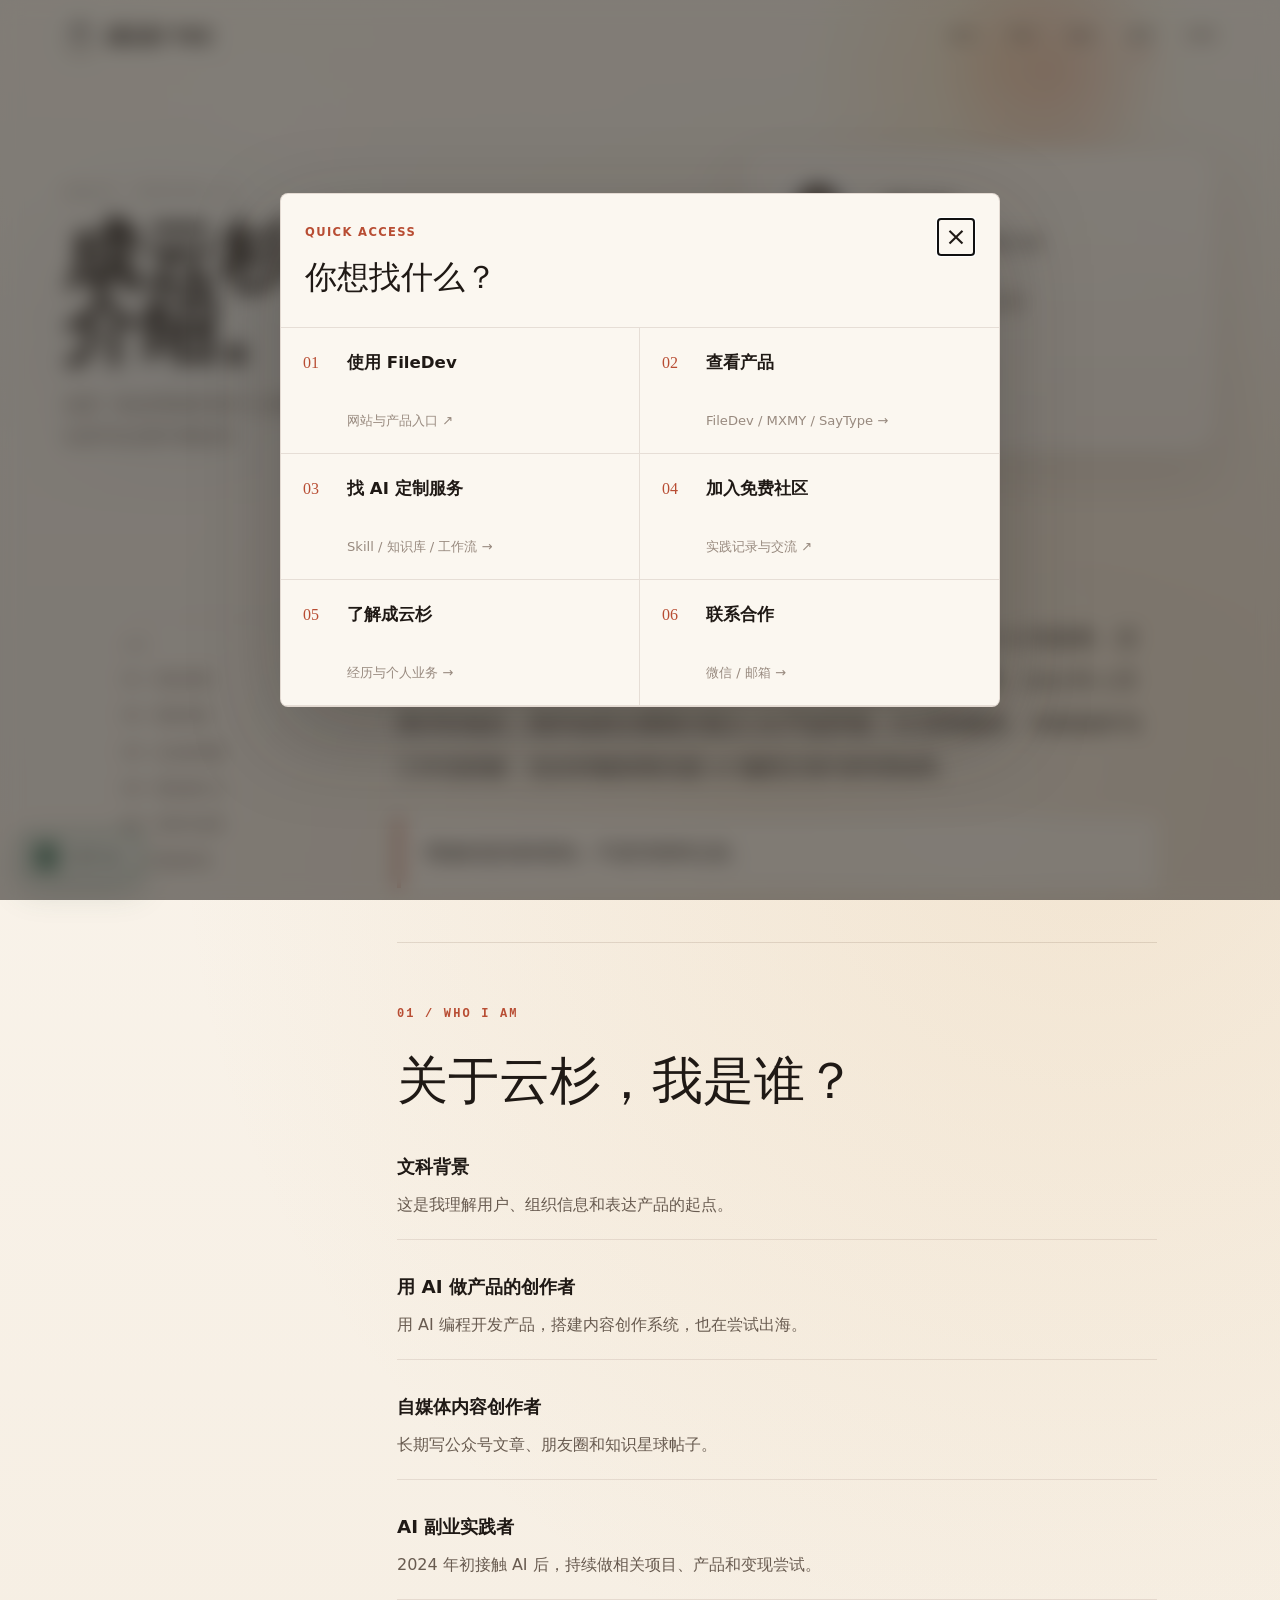
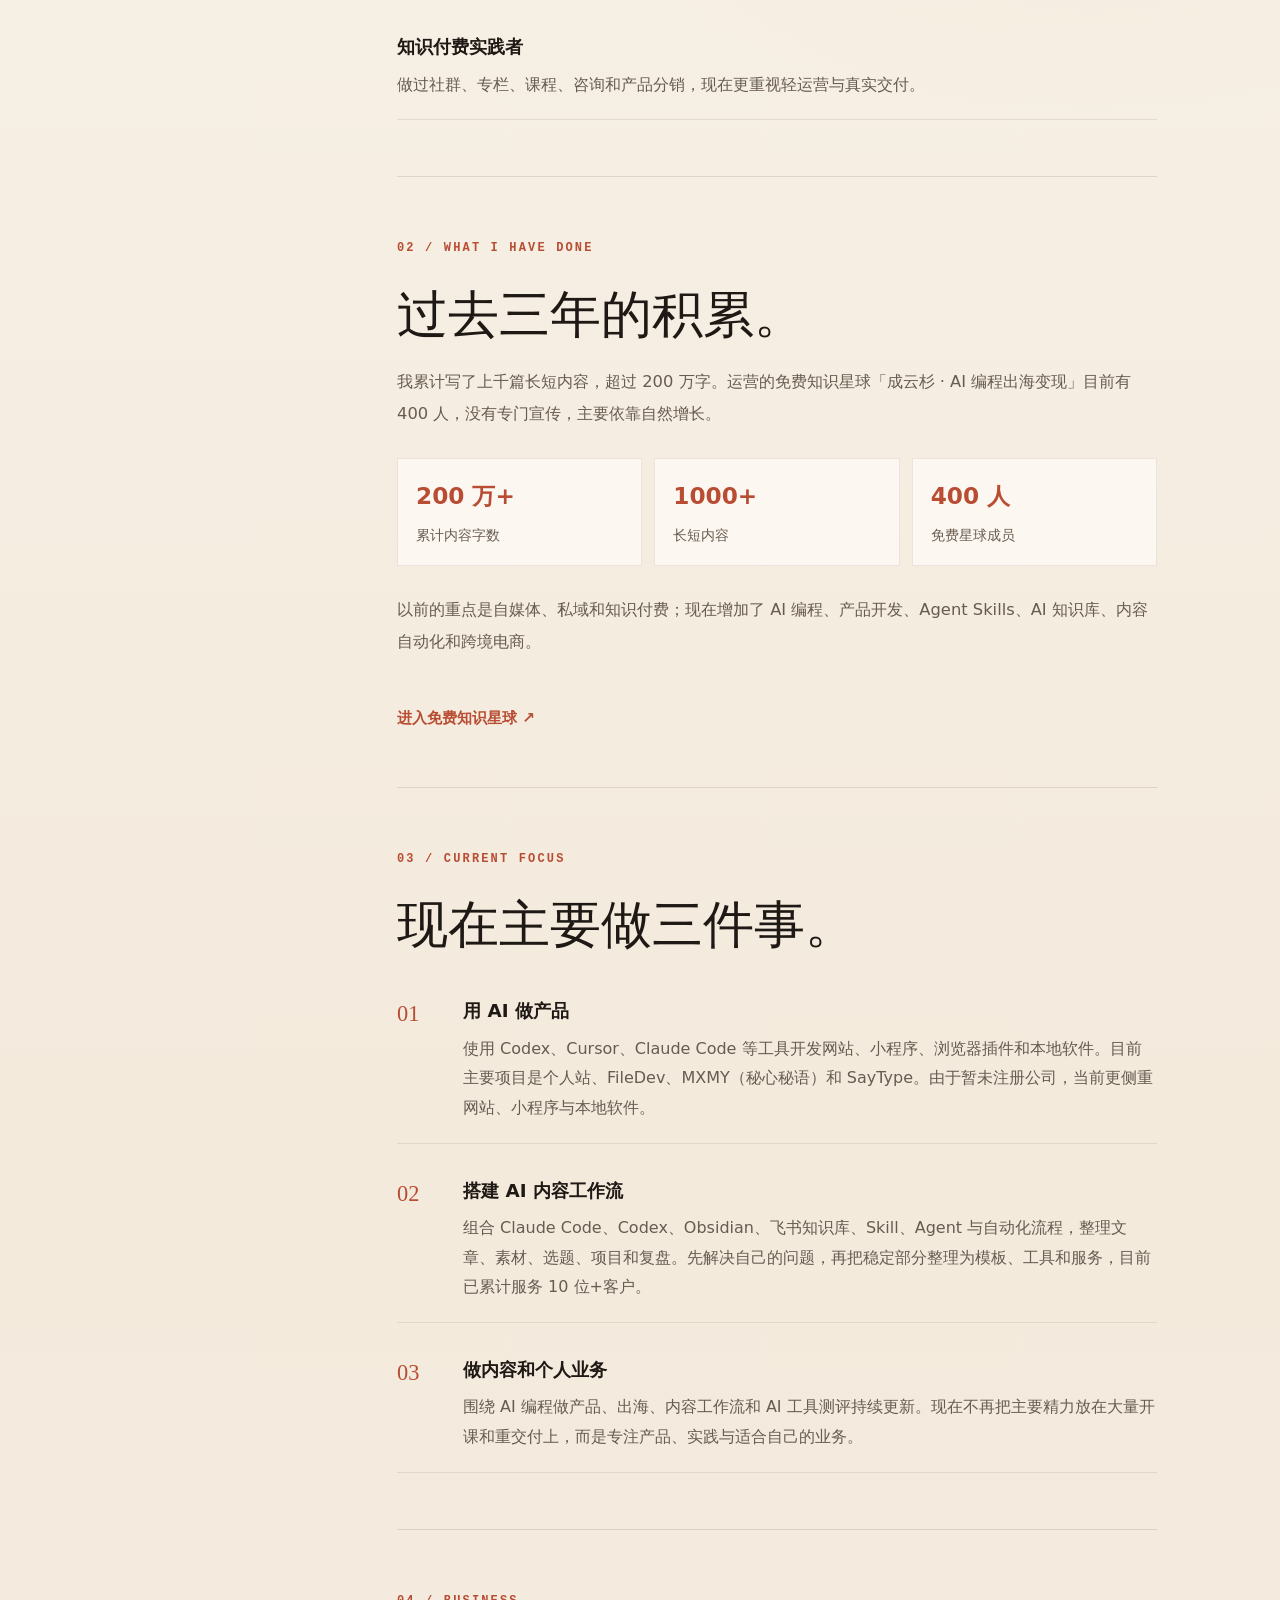
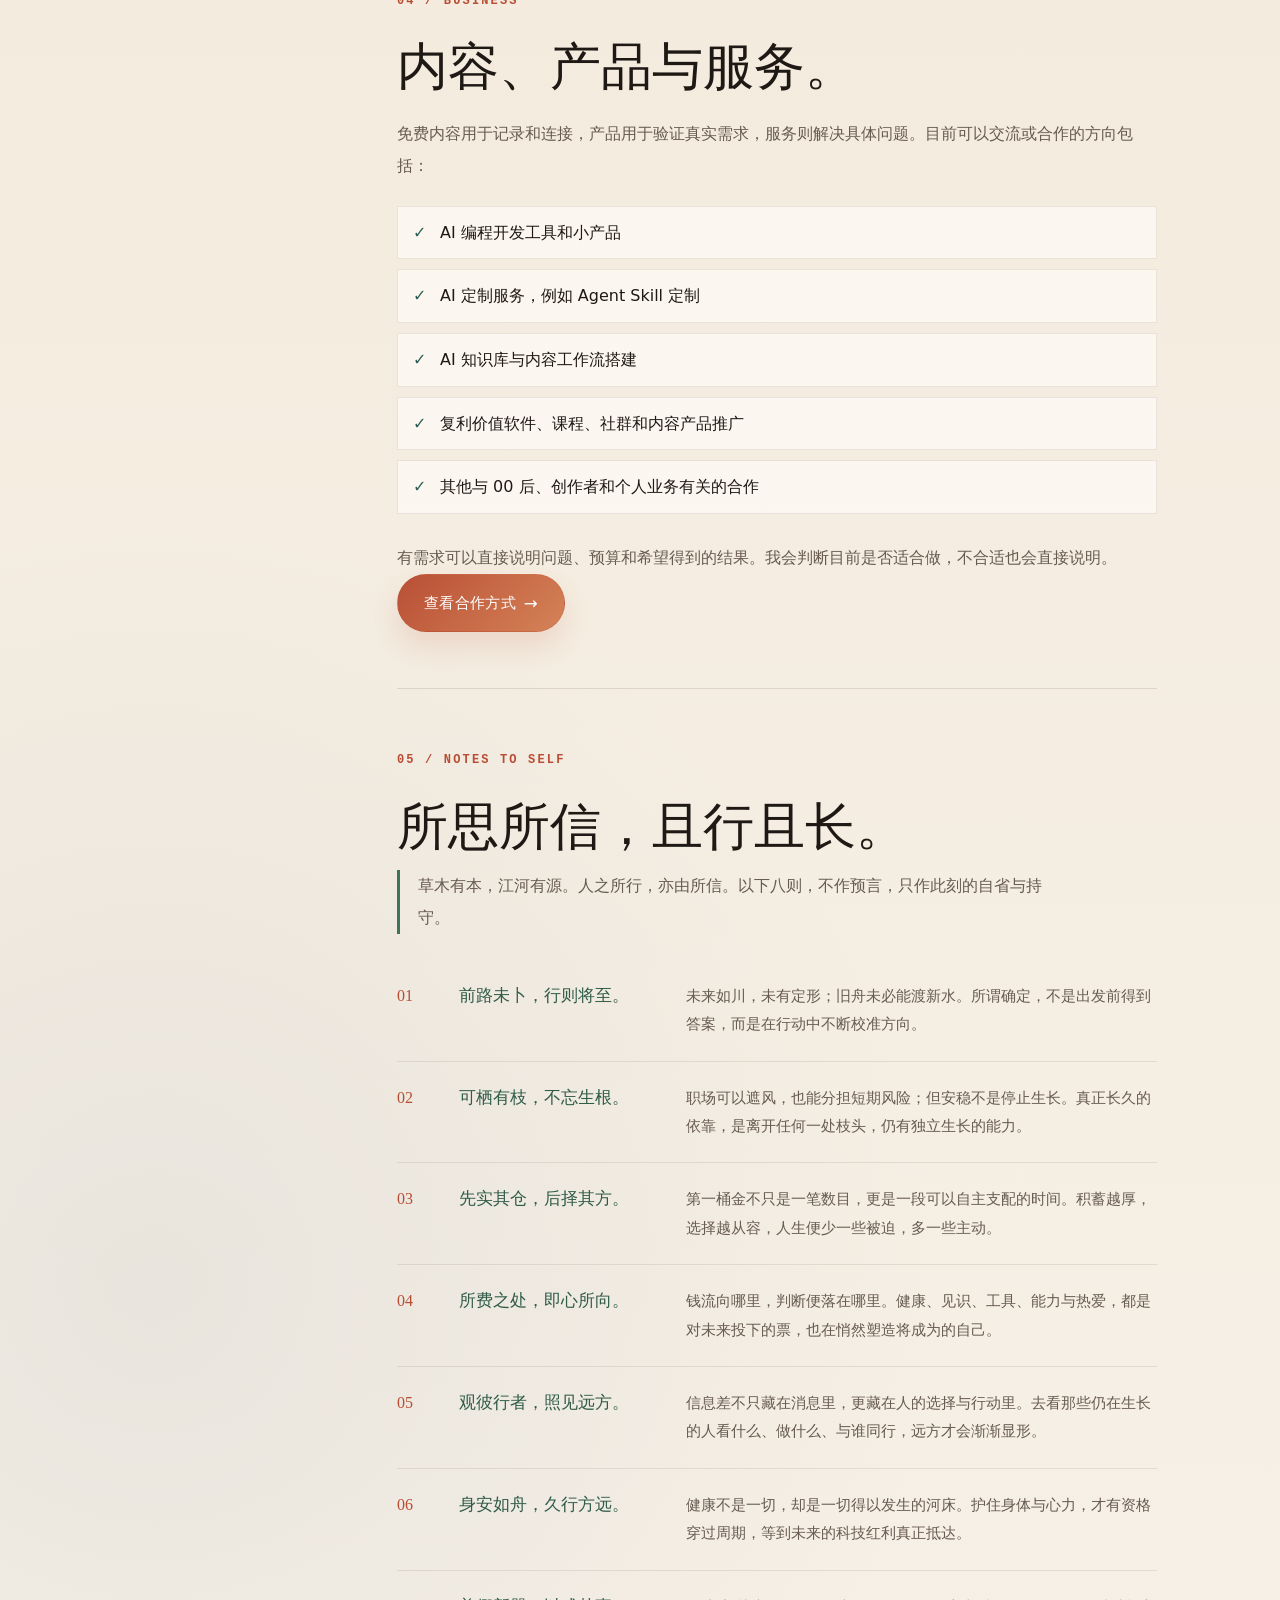
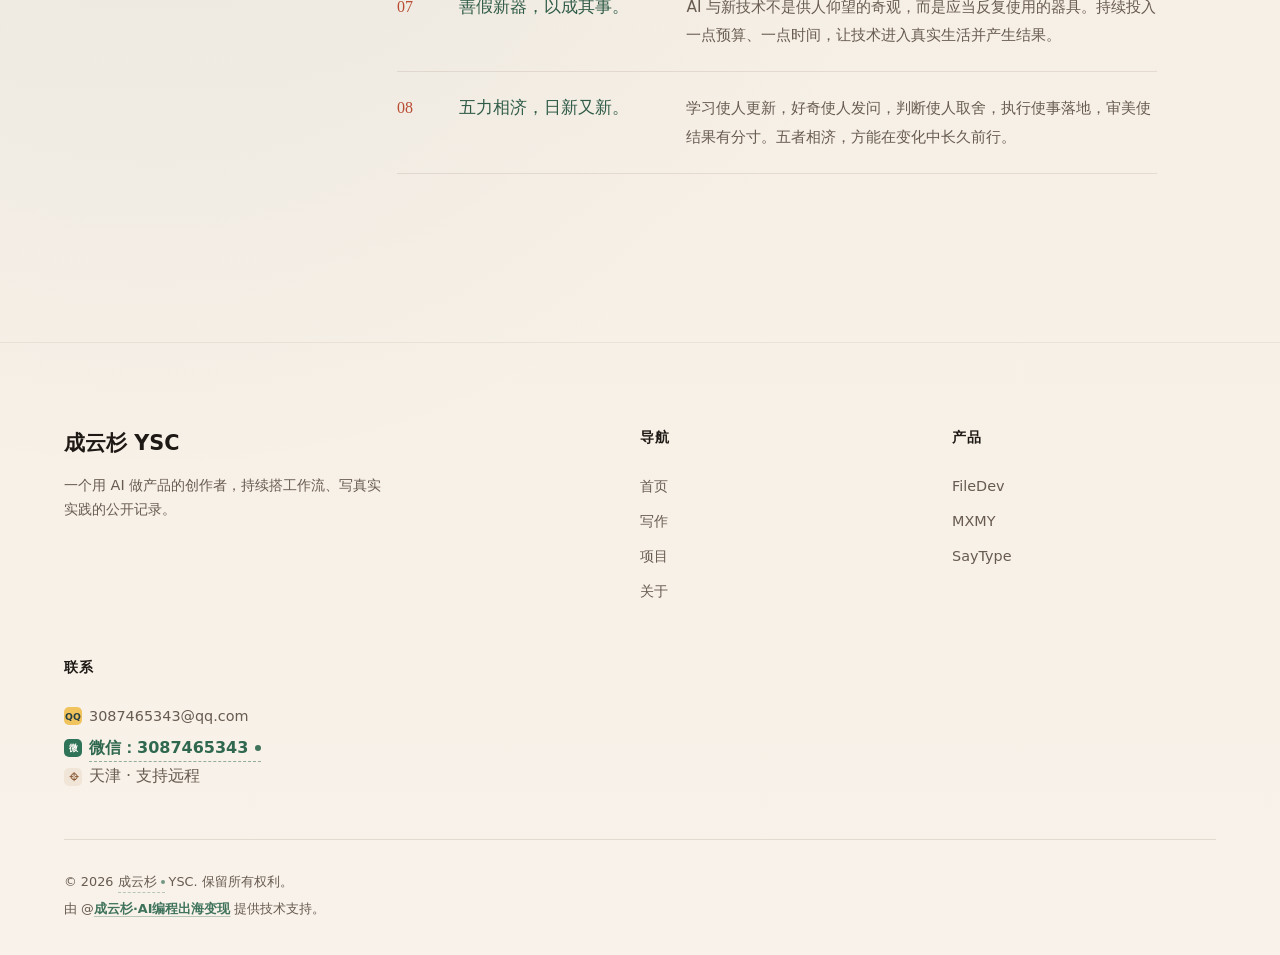
==== commit 3d6fedb1: "Refine contact and blog footer details" ====
--- a/about.html
+++ b/about.html
@@ -32,7 +32,7 @@
         </div>
         <aside class="page-intro-card fade-in-right">
           <div class="profile-inline"><img src="assets/wechat-avatar.jpg" alt="成云杉头像" class="page-profile-avatar"><div><h2>成云杉</h2><p>也可以叫我云杉或小成</p></div></div>
-          <ul class="page-profile-points"><li>用 AI 做产品的创作者 / AI 实战者</li><li>暂住天津，支持远程合作</li><li>长期做内容、产品与 AI 实践</li><li>邮箱 / 微信：3087465343</li></ul>
+          <ul class="page-profile-points"><li>用 AI 做产品的创作者 / AI 实战者</li><li>暂住天津，支持远程合作</li><li>长期做内容、产品与 AI 实践</li><li>微信：3087465343</li></ul>
         </aside>
       </div>
     </section>
--- a/css/pages.css
+++ b/css/pages.css
@@ -257,12 +257,31 @@
 }
 
 .editor-article {
+  position: relative;
   padding: 28px;
   border-radius: 24px;
   background:
     linear-gradient(180deg, rgba(255, 251, 243, 0.8), rgba(246, 239, 230, 0.92)),
     radial-gradient(circle at top right, rgba(239, 191, 102, 0.1), transparent 28%);
   border: 1px solid rgba(91, 63, 41, 0.1);
+  overflow: hidden;
+}
+
+.editor-article-featured {
+  background:
+    linear-gradient(180deg, rgba(255, 251, 243, 0.86), rgba(248, 237, 224, 0.96)),
+    radial-gradient(circle at 88% 16%, rgba(185, 93, 55, 0.14), transparent 26%);
+}
+
+.editor-article-number {
+  position: absolute;
+  right: 24px;
+  top: 22px;
+  color: rgba(181, 83, 45, 0.16);
+  font-family: Georgia, 'Noto Serif SC', serif;
+  font-size: clamp(2.4rem, 5vw, 4.8rem);
+  line-height: 1;
+  pointer-events: none;
 }
 
 .editor-article-meta {
@@ -273,12 +292,16 @@
 }
 
 .editor-article h2 {
+  position: relative;
+  z-index: 1;
   font-size: 1.48rem;
   line-height: 1.3;
   margin-bottom: 10px;
 }
 
 .editor-article p {
+  position: relative;
+  z-index: 1;
   max-width: 760px;
   color: var(--text-secondary);
   line-height: 1.85;
@@ -502,6 +525,15 @@
   padding: calc(var(--nav-height) + 54px) 0 30px;
 }
 
+.post-kicker {
+  margin-bottom: 12px;
+  color: var(--accent);
+  font-family: var(--font-mono);
+  font-size: 0.78rem;
+  font-weight: 800;
+  letter-spacing: 0.16em;
+}
+
 .post-back {
   display: inline-flex;
   gap: 6px;
@@ -550,34 +582,368 @@
   color: var(--text-secondary);
 }
 
+.post-cover {
+  position: relative;
+  display: grid;
+  gap: 14px;
+  min-height: 250px;
+  margin-bottom: 36px;
+  padding: clamp(28px, 5vw, 46px);
+  border-radius: 28px;
+  overflow: hidden;
+}
+
+.post-cover::after {
+  content: '';
+  position: absolute;
+  right: -70px;
+  bottom: -94px;
+  width: 280px;
+  height: 220px;
+  border-radius: 48%;
+  background: rgba(185, 93, 55, 0.12);
+  pointer-events: none;
+}
+
+.post-cover span,
+.post-cover strong,
+.post-cover em {
+  display: block;
+  position: relative;
+  z-index: 1;
+}
+
+.post-cover span {
+  color: var(--accent);
+  font-family: var(--font-mono);
+  font-size: 0.78rem;
+  font-weight: 800;
+  letter-spacing: 0.16em;
+  text-transform: uppercase;
+}
+
+.post-cover strong {
+  max-width: 12em;
+  color: var(--text-primary);
+  font-family: Georgia, 'Noto Serif SC', 'Songti SC', serif;
+  font-size: clamp(2.05rem, 5vw, 3.6rem);
+  font-weight: 500;
+  line-height: 1.08;
+  overflow-wrap: anywhere;
+}
+
+.post-cover em {
+  color: var(--text-muted);
+  font-style: normal;
+  line-height: 1.7;
+}
+
+.post-cover-workflow {
+  background:
+    linear-gradient(135deg, rgba(255, 251, 243, 0.82), rgba(241, 229, 214, 0.94)),
+    radial-gradient(circle at 86% 24%, rgba(45, 95, 86, 0.12), transparent 25%);
+}
+
+.post-cover-media {
+  background:
+    linear-gradient(135deg, rgba(36, 31, 28, 0.97), rgba(58, 42, 32, 0.96)),
+    radial-gradient(circle at 84% 18%, rgba(231, 195, 127, 0.2), transparent 28%);
+}
+
+.post-cover-media strong,
+.post-cover-media em {
+  color: #f7efe7;
+}
+
+.post-cover-media span {
+  color: #e7c37f;
+}
+
+.post-cover-fde {
+  background:
+    linear-gradient(135deg, rgba(34, 31, 30, 0.96), rgba(39, 55, 52, 0.96)),
+    radial-gradient(circle at 84% 18%, rgba(49, 95, 73, 0.24), transparent 30%);
+}
+
+.post-cover-fde::after {
+  background: rgba(187, 93, 55, 0.16);
+}
+
+.post-cover-fde strong,
+.post-cover-fde em {
+  color: #f7efe7;
+}
+
+.post-cover-fde span {
+  color: #e7c37f;
+}
+
 .post-content {
+  --writing-accent: #bb5d37;
+  --writing-accent-dark: #8f3f23;
+  --writing-green: #315f49;
+  --writing-ink: #241b15;
+  --writing-muted: #7b6d62;
+  --writing-line: rgba(78, 46, 29, 0.13);
+  --writing-paper: rgba(255, 253, 249, 0.76);
   padding-bottom: 54px;
 }
 
+.post-lead {
+  color: var(--text-primary);
+  font-size: 1.18rem;
+  line-height: 2;
+}
+
 .post-content h2 {
-  font-size: 1.62rem;
-  margin: 42px 0 14px;
+  color: var(--writing-ink);
+  font-family: Georgia, 'Noto Serif SC', 'Songti SC', serif;
+  font-size: 1.72rem;
+  font-weight: 600;
+  line-height: 1.34;
+  margin: 54px 0 14px;
   padding-bottom: 8px;
-  border-bottom: 1px solid rgba(78, 46, 29, 0.12);
+  border-bottom: 1px solid var(--writing-line);
 }
 
 .post-content h3 {
+  padding-left: 12px;
+  border-left: 3px solid var(--writing-accent);
   font-size: 1.28rem;
+  line-height: 1.42;
   margin: 32px 0 12px;
 }
 
 .post-content p,
 .post-content li {
+  color: var(--writing-ink);
+  line-height: 1.9;
+}
+
+.post-content p {
+  margin: 14px 0;
+}
+
+.post-content blockquote {
+  margin: 28px 0;
+  padding: 18px 22px;
+  border-left: 4px solid var(--writing-accent);
+  border-radius: 0 16px 16px 0;
+  background: rgba(181, 83, 45, 0.08);
+  color: var(--writing-muted);
+}
+
+.post-content blockquote p {
+  margin: 0;
+}
+
+.post-content strong {
+  color: var(--writing-ink);
+  font-weight: 800;
+}
+
+.post-mark {
+  border-bottom: 2px solid rgba(187, 93, 55, 0.34);
+  font-weight: 700;
+}
+
+.post-anchor {
+  color: var(--writing-accent-dark);
+  font-weight: 800;
+}
+
+.post-keyline {
+  margin: 34px 0;
+  border: 0;
+  border-top: 1px solid var(--writing-line);
+}
+
+.post-pullquote {
+  margin: 34px 0;
+  padding: 24px 0;
+  border-top: 1px solid var(--writing-line);
+  border-bottom: 1px solid var(--writing-line);
+  color: var(--writing-ink);
+  font-family: Georgia, 'Noto Serif SC', 'Songti SC', serif;
+  font-size: clamp(1.32rem, 3vw, 1.8rem);
+  line-height: 1.65;
+  text-align: center;
+}
+
+.post-note {
+  margin: 28px 0;
+  padding: 18px 20px;
+  border-left: 4px solid var(--writing-green);
+  border-radius: 0 16px 16px 0;
+  background: rgba(49, 95, 73, 0.08);
+}
+
+.post-summary-card,
+.post-callout,
+.post-compare,
+.post-step-grid,
+.post-assets {
+  margin: 28px 0;
+}
+
+.post-summary-card,
+.post-callout {
+  padding: 24px;
+  border: 1px solid rgba(91, 63, 41, 0.12);
+  border-radius: 22px;
+  background:
+    linear-gradient(180deg, rgba(255, 253, 248, 0.86), rgba(247, 238, 226, 0.92));
+}
+
+.post-summary-card span,
+.post-callout span,
+.post-step-grid span,
+.post-compare span,
+.post-assets span {
+  display: block;
+  margin-bottom: 8px;
+  color: var(--writing-accent);
+  font-family: var(--font-mono);
+  font-size: 0.76rem;
+  font-weight: 800;
+  letter-spacing: 0.12em;
+  text-transform: uppercase;
+}
+
+.post-summary-card p,
+.post-callout p {
+  margin: 0;
   color: var(--text-primary);
-  line-height: 1.9;
-}
-
-.post-content blockquote {
+  font-size: 1.05rem;
+}
+
+.article-index {
+  display: flex;
+  flex-wrap: wrap;
+  gap: 10px;
+  margin: 30px 0 10px;
+  padding: 18px 0;
+  border-top: 1px solid var(--writing-line);
+  border-bottom: 1px solid var(--writing-line);
+}
+
+.article-index a {
+  padding: 8px 12px;
+  border: 1px solid rgba(91, 63, 41, 0.12);
+  border-radius: 999px;
+  background: rgba(255, 253, 249, 0.7);
+  color: var(--text-secondary);
+  font-size: 0.88rem;
+}
+
+.article-index a:hover {
+  border-color: rgba(181, 83, 45, 0.32);
+  color: var(--writing-accent);
+}
+
+.post-step-grid,
+.post-compare,
+.post-assets {
+  display: grid;
+  gap: 14px;
+}
+
+.post-step-grid {
+  grid-template-columns: repeat(3, minmax(0, 1fr));
+}
+
+.post-step-grid div,
+.post-compare div,
+.post-assets div {
+  padding: 20px;
+  border: 1px solid rgba(91, 63, 41, 0.1);
+  border-radius: 18px;
+  background: var(--writing-paper);
+}
+
+.post-step-grid strong {
+  display: block;
+  color: var(--text-primary);
+  font-size: 1rem;
+  line-height: 1.65;
+}
+
+.post-checklist,
+.post-number-list {
+  display: grid;
+  gap: 10px;
   margin: 24px 0;
-  padding: 18px 22px;
-  border-left: 4px solid var(--accent);
-  background: rgba(181, 83, 45, 0.08);
+}
+
+.post-checklist li,
+.post-number-list li {
+  position: relative;
+  padding: 14px 16px 14px 42px;
+  border: 1px solid rgba(91, 63, 41, 0.1);
+  border-radius: 16px;
+  background: var(--writing-paper);
+}
+
+.post-checklist li::before {
+  content: '✓';
+  position: absolute;
+  left: 16px;
+  top: 14px;
+  color: #315f49;
+  font-weight: 900;
+}
+
+.post-number-list {
+  counter-reset: post-counter;
+}
+
+.post-number-list li {
+  counter-increment: post-counter;
+}
+
+.post-number-list li::before {
+  content: counter(post-counter, decimal-leading-zero);
+  position: absolute;
+  left: 14px;
+  top: 15px;
+  color: var(--writing-accent);
+  font-family: var(--font-mono);
+  font-size: 0.78rem;
+  font-weight: 800;
+}
+
+.post-compare {
+  grid-template-columns: repeat(2, minmax(0, 1fr));
+}
+
+.post-compare div:first-child {
+  background: rgba(246, 239, 230, 0.72);
+}
+
+.post-compare p,
+.post-assets p {
+  margin: 0;
   color: var(--text-secondary);
+}
+
+.post-pill-grid {
+  display: flex;
+  flex-wrap: wrap;
+  gap: 10px;
+  margin: 24px 0;
+}
+
+.post-pill-grid span {
+  padding: 10px 13px;
+  border: 1px solid rgba(91, 63, 41, 0.12);
+  border-radius: 999px;
+  background: rgba(255, 253, 249, 0.7);
+  color: var(--text-primary);
+  font-weight: 700;
+}
+
+.post-assets {
+  grid-template-columns: repeat(2, minmax(0, 1fr));
 }
 
 .post-content pre {
@@ -676,6 +1042,45 @@
 
   .post-nav a {
     max-width: 100%;
+  }
+
+  .post-cover {
+    min-height: 220px;
+    border-radius: 22px;
+  }
+
+  .post-header.container {
+    padding-left: 24px;
+    padding-right: 24px;
+  }
+
+  .post-header h1 {
+    font-size: clamp(1.85rem, 8.4vw, 2.4rem);
+    line-height: 1.12;
+    overflow-wrap: anywhere;
+    word-break: break-all;
+  }
+
+  .post-cover strong {
+    max-width: 100%;
+    font-size: clamp(1.75rem, 7.8vw, 2.25rem);
+    word-break: break-all;
+  }
+
+  .article-index,
+  .post-pill-grid {
+    gap: 8px;
+  }
+
+  .article-index a,
+  .post-pill-grid span {
+    font-size: 0.82rem;
+  }
+
+  .post-step-grid,
+  .post-compare,
+  .post-assets {
+    grid-template-columns: 1fr;
   }
 }
 
@@ -1519,6 +1924,75 @@
   text-underline-offset: 3px;
 }
 
+.official-account-hover {
+  position: relative;
+  display: inline-flex;
+  align-items: center;
+  color: inherit;
+  cursor: pointer;
+  border-bottom: 1px dashed rgba(63, 115, 91, 0.34);
+  outline: none;
+}
+
+.official-account-hover::after {
+  content: '';
+  width: 4px;
+  height: 4px;
+  margin-left: 4px;
+  border-radius: 50%;
+  background: #3f735b;
+  opacity: 0.72;
+}
+
+.official-account-hover:focus-visible {
+  border-radius: 3px;
+  outline: 2px solid rgba(63, 115, 91, 0.3);
+  outline-offset: 3px;
+}
+
+.official-account-popover {
+  position: absolute;
+  left: 50%;
+  bottom: calc(100% + 12px);
+  z-index: 1200;
+  display: grid;
+  gap: 8px;
+  width: min(250px, 72vw);
+  padding: 10px;
+  visibility: hidden;
+  opacity: 0;
+  border: 1px solid rgba(63, 115, 91, 0.22);
+  border-radius: 8px;
+  background: rgba(255, 252, 246, 0.98);
+  box-shadow: 0 18px 56px rgba(48, 41, 34, 0.18);
+  transform: translate(-50%, 8px) scale(0.98);
+  transform-origin: center bottom;
+  transition: opacity 0.2s ease, transform 0.2s ease, visibility 0.2s ease;
+}
+
+.official-account-caption {
+  color: #2f684f;
+  font-size: 0.82rem;
+  font-weight: 700;
+  line-height: 1.2;
+  text-align: center;
+}
+
+.official-account-popover img {
+  display: block;
+  width: 100%;
+  height: auto;
+  border-radius: 6px;
+}
+
+.official-account-hover:hover > .official-account-popover,
+.official-account-hover:focus > .official-account-popover,
+.official-account-hover.active > .official-account-popover {
+  visibility: visible;
+  opacity: 1;
+  transform: translate(-50%, 0) scale(1);
+}
+
 .product-case-list {
   display: grid;
   gap: 22px;
@@ -1537,6 +2011,34 @@
 
 .product-case-featured {
   background: linear-gradient(135deg, rgba(235, 248, 241, 0.94), rgba(255, 252, 247, 0.9));
+}
+
+.product-case-geo {
+  grid-template-columns: minmax(0, 1.2fr) minmax(300px, 0.8fr);
+  align-items: stretch;
+  background: linear-gradient(135deg, rgba(237, 243, 222, 0.92), rgba(252, 249, 238, 0.94));
+}
+
+.product-case-geo .product-case-copy {
+  display: flex;
+  flex-direction: column;
+  justify-content: center;
+}
+
+.product-case-geo .product-case-lead {
+  max-width: 610px;
+}
+
+.product-mark {
+  display: grid;
+  place-items: center;
+  width: 58px;
+  height: 58px;
+  border-radius: 18px;
+  background: #243f47;
+  color: #e3f080;
+  font-weight: 800;
+  letter-spacing: .06em;
 }
 
 .product-case-meta,
@@ -1653,6 +2155,163 @@
   background: #4f5e4b;
 }
 
+.product-visual-geo {
+  position: relative;
+  justify-content: center;
+  gap: 34px;
+  padding: clamp(28px, 4vw, 46px);
+  background: linear-gradient(145deg, #1d3841, #34564d);
+  overflow: hidden;
+}
+
+.product-visual-geo::before {
+  content: '';
+  position: absolute;
+  inset: 18px;
+  border: 1px solid rgba(226, 241, 130, 0.18);
+}
+
+.product-visual-geo > * {
+  position: relative;
+  z-index: 1;
+}
+
+.product-visual-geo span {
+  color: #e2f182;
+  font-family: Georgia, 'Noto Serif SC', serif;
+  font-size: clamp(3.8rem, 6.4vw, 5.6rem);
+  line-height: 0.9;
+  letter-spacing: .08em;
+}
+
+.product-visual-geo strong {
+  max-width: 8.5em;
+  font-family: Georgia, 'Noto Serif SC', serif;
+  font-size: clamp(1.7rem, 2.4vw, 2.55rem);
+  font-weight: 600;
+  line-height: 1.24;
+}
+
+.product-visual-geo small {
+  color: rgba(255,255,255,.62);
+  letter-spacing: .12em;
+}
+
+.product-cooperation-card {
+  padding-left: clamp(32px, 6vw, 70px);
+}
+
+.product-cooperation-card h2 {
+  display: flex;
+  align-items: flex-start;
+  gap: 10px;
+  max-width: 980px;
+  font-size: clamp(3.5rem, 6.2vw, 6.2rem);
+  line-height: 1.02;
+  letter-spacing: -0.045em;
+}
+
+.product-cooperation-card h2 > span:last-child {
+  display: block;
+}
+
+.coop-symbol {
+  flex: 0 0 auto;
+  transform: translateY(0.03em);
+}
+
+.product-cooperation-card p {
+  max-width: 940px;
+}
+
+/* GEO service landing page */
+.geo-hero {
+  padding: 132px 0 92px;
+  background:
+    radial-gradient(circle at 87% 13%, rgba(214, 239, 109, .28), transparent 24%),
+    linear-gradient(135deg, #f8f4ea 0%, #eef2e6 100%);
+}
+
+.geo-hero-grid {
+  display: grid;
+  grid-template-columns: minmax(0, 1.08fr) minmax(320px, .72fr);
+  gap: clamp(38px, 7vw, 104px);
+  align-items: center;
+}
+
+.geo-hero-copy h1 {
+  max-width: 780px;
+  margin: 16px 0 24px;
+  font-family: Georgia, 'Noto Serif SC', serif;
+  font-size: clamp(3.4rem, 6.2vw, 6.7rem);
+  font-weight: 500;
+  line-height: 1.06;
+  letter-spacing: -.055em;
+}
+
+.geo-lead {
+  max-width: 650px;
+  color: var(--text-secondary);
+  font-size: 1.1rem;
+  line-height: 1.9;
+}
+
+.geo-note {
+  max-width: 570px;
+  margin: 28px 0 0;
+  color: var(--text-muted);
+  font-size: .83rem;
+  line-height: 1.7;
+}
+
+.geo-console {
+  padding: 20px;
+  border: 1px solid rgba(31, 56, 63, .18);
+  border-radius: 26px;
+  background: #203d44;
+  color: #f7f2e7;
+  box-shadow: 0 28px 76px rgba(32, 61, 68, .2);
+}
+
+.geo-console-top {
+  display: flex;
+  align-items: center;
+  gap: 7px;
+  padding-bottom: 17px;
+  border-bottom: 1px solid rgba(255,255,255,.14);
+  color: rgba(255,255,255,.6);
+  font-size: .72rem;
+  letter-spacing: .1em;
+}
+
+.geo-console-top span { width: 8px; height: 8px; border-radius: 50%; background: rgba(255,255,255,.32); }
+.geo-console-top span:first-child { background: #d8ed7a; }
+.geo-console-top strong { margin-left: auto; font-weight: 600; }
+
+.geo-console ol { display: grid; gap: 0; padding: 10px 0; margin: 0; list-style: none; }
+.geo-console li { display: grid; grid-template-columns: 44px 1fr; gap: 13px; align-items: center; padding: 19px 2px; border-bottom: 1px solid rgba(255,255,255,.1); }
+.geo-console li b { color: #d8ed7a; font-size: .78rem; }
+.geo-console li strong, .geo-console li small { display: block; }
+.geo-console li strong { font-family: Georgia, 'Noto Serif SC', serif; font-size: 1.3rem; font-weight: 500; }
+.geo-console li small { margin-top: 3px; color: rgba(255,255,255,.62); font-size: .78rem; }
+.geo-console > a { display: inline-block; margin-top: 16px; color: #d8ed7a; font-size: .9rem; font-weight: 700; }
+
+.geo-service-grid { display: grid; grid-template-columns: repeat(2, minmax(0, 1fr)); margin-top: 45px; border-top: 1px solid rgba(78, 46, 29, .14); border-left: 1px solid rgba(78, 46, 29, .14); }
+.geo-service-grid article { min-height: 260px; padding: 29px; border-right: 1px solid rgba(78, 46, 29, .14); border-bottom: 1px solid rgba(78, 46, 29, .14); background: rgba(255,255,255,.35); }
+.geo-service-grid span { color: #527660; font-size: .75rem; font-weight: 800; letter-spacing: .1em; }
+.geo-service-grid h3 { margin: 23px 0 13px; font-family: Georgia, 'Noto Serif SC', serif; font-size: 2rem; font-weight: 500; }
+.geo-service-grid p { max-width: 520px; color: var(--text-secondary); line-height: 1.8; }
+.geo-service-grid strong { color: #314f4a; font-size: .85rem; }
+
+.geo-delivery { padding: 90px 0; background: #203d44; color: #f7f2e7; }
+.geo-delivery-grid { display: grid; grid-template-columns: .74fr 1.26fr; gap: 80px; align-items: start; }
+.geo-delivery .section-label { color: #d8ed7a; }
+.geo-delivery h2 { margin: 14px 0 0; font-family: Georgia, 'Noto Serif SC', serif; font-size: clamp(2.8rem, 4.6vw, 5rem); font-weight: 500; line-height: 1.08; letter-spacing: -.045em; }
+.geo-delivery ul { margin: 0; padding: 0; list-style: none; border-top: 1px solid rgba(255,255,255,.18); }
+.geo-delivery li { display: grid; grid-template-columns: 190px 1fr; gap: 30px; padding: 25px 0; border-bottom: 1px solid rgba(255,255,255,.18); }
+.geo-delivery li b { font-family: Georgia, 'Noto Serif SC', serif; font-size: 1.25rem; font-weight: 500; }.geo-delivery li span { color: rgba(255,255,255,.68); line-height: 1.75; }
+.geo-cta { background: linear-gradient(135deg, rgba(237,243,222,.92), rgba(255,252,246,.96)); }
+
 .product-visual > span {
   font-size: 4rem;
   font-weight: 800;
@@ -1753,20 +2412,16 @@
   font-size: 0.85rem;
 }
 
-.service-card-dark {
-  background: #252827;
-  color: #f7efe7;
-}
-
-.service-card-dark p {
-  color: rgba(247, 239, 231, 0.68);
-}
-
-.service-card-dark a {
-  display: inline-block;
-  margin-top: 24px;
-  color: #f0ca82;
-  font-weight: 700;
+.service-card > strong a {
+  color: inherit;
+  text-decoration: none;
+}
+
+.service-card > strong a:hover,
+.service-card > strong a:focus-visible {
+  color: var(--accent);
+  text-decoration: underline;
+  text-underline-offset: 4px;
 }
 
 .community-free-section {
@@ -1856,6 +2511,47 @@
   display: block;
   color: var(--text-secondary);
   line-height: 1.8;
+}
+
+.footer-nav h4 + a[href^="mailto:"],
+.footer-nav h4 + a[href^="mailto:"] + span,
+.footer-nav h4 + a[href^="mailto:"] + span + span {
+  display: flex;
+  align-items: center;
+  gap: 7px;
+  width: fit-content;
+}
+
+.footer-nav h4 + a[href^="mailto:"]::before,
+.footer-nav h4 + a[href^="mailto:"] + span::before,
+.footer-nav h4 + a[href^="mailto:"] + span + span::before {
+  display: inline-grid;
+  flex: 0 0 18px;
+  place-items: center;
+  width: 18px;
+  height: 18px;
+  border-radius: 5px;
+  font-size: 0.58rem;
+  font-weight: 800;
+  line-height: 1;
+}
+
+.footer-nav h4 + a[href^="mailto:"]::before {
+  content: 'QQ';
+  background: #f0c35c;
+  color: #263f44;
+}
+
+.footer-nav h4 + a[href^="mailto:"] + span::before {
+  content: '微';
+  background: #2f7359;
+  color: #fffdf8;
+}
+
+.footer-nav h4 + a[href^="mailto:"] + span + span::before {
+  content: '⌖';
+  background: #f1e5d7;
+  color: #8a5935;
 }
 
 .lab-map-grid-three {
@@ -1957,6 +2653,15 @@
     grid-template-columns: repeat(2, minmax(0, 1fr));
   }
 
+  .geo-hero-grid,
+  .geo-delivery-grid {
+    grid-template-columns: 1fr;
+  }
+
+  .geo-hero-grid { gap: 40px; }
+
+  .geo-delivery-grid { gap: 42px; }
+
   .product-case-copy {
     grid-column: 1 / -1;
   }
@@ -2012,6 +2717,14 @@
     grid-template-columns: 1fr;
     padding: 22px;
   }
+
+  .geo-hero { padding: 105px 0 68px; }
+
+  .geo-service-grid { grid-template-columns: 1fr; }
+
+  .geo-delivery { padding: 68px 0; }
+
+  .geo-delivery li { grid-template-columns: 1fr; gap: 8px; }
 
   .product-case-copy,
   .product-case > :last-child {
@@ -2149,6 +2862,19 @@
   width: 100%;
   height: 100%;
   object-fit: cover;
+}
+
+.project-logo-filedev {
+  width: 72px;
+  height: 72px;
+  padding: 7px;
+  border-radius: 18px;
+  background: linear-gradient(135deg, #edf6ef, #dfeee5);
+}
+
+.project-logo-filedev img {
+  border-radius: 14px;
+  object-fit: contain;
 }
 
 .lab-project-card:nth-child(2) .project-logo img,
@@ -2506,13 +3232,14 @@
 .page-intro-contact h1 {
   width: 100%;
   max-width: none;
-  font-size: clamp(3rem, 4.4vw, 4rem);
+  font-size: clamp(3.2rem, 4.6vw, 4.4rem);
   line-height: 1.04;
   text-wrap: balance;
 }
 
 .page-intro-contact .page-summary {
   max-width: 650px;
+  font-size: 1.16rem;
 }
 
 .page-intro-contact .contact-direct {
@@ -2536,17 +3263,25 @@
 .page-intro-blog h1 {
   width: 100%;
   max-width: none;
-  font-size: clamp(3rem, 4.4vw, 4rem);
+  font-size: clamp(3.35rem, 5vw, 4.75rem);
   line-height: 1.04;
   text-wrap: balance;
 }
 
+.page-intro-contact .page-kicker,
+.page-intro-works .page-kicker,
+.page-intro-blog .page-kicker {
+  font-size: 0.84rem;
+}
+
 .page-intro-works .page-summary {
   max-width: 980px;
+  font-size: 1.16rem;
 }
 
 .page-intro-blog .page-summary {
-  max-width: 780px;
+  max-width: 900px;
+  font-size: 1.16rem;
 }
 
 @media (max-width: 1024px) {
@@ -2574,6 +3309,12 @@
   .page-intro-blog h1 {
     font-size: clamp(2.55rem, 12vw, 3.5rem);
     line-height: 1.05;
+  }
+
+  .page-intro-contact .page-summary,
+  .page-intro-works .page-summary,
+  .page-intro-blog .page-summary {
+    font-size: 1.05rem;
   }
 }
 
@@ -2614,65 +3355,3 @@
 
 .writing-side h2 { color: var(--text-primary); }
 .writing-side p { color: var(--text-secondary); }
-
-.service-card-dark {
-  position: relative;
-  isolation: isolate;
-  overflow: hidden;
-  border: 1px solid rgba(47, 95, 71, 0.36);
-  background:
-    linear-gradient(145deg, rgba(250, 247, 239, 0.98), rgba(232, 225, 210, 0.96)),
-    var(--bg-primary);
-  color: var(--text-primary);
-  box-shadow: inset 0 0 0 5px rgba(255, 252, 246, 0.42), 0 18px 42px rgba(75, 53, 37, 0.1);
-}
-
-.service-card-dark::before {
-  content: '';
-  position: absolute;
-  z-index: -2;
-  inset: 0;
-  background-image: radial-gradient(circle, rgba(47, 95, 71, 0.3) 1px, transparent 1.4px);
-  background-position: 0 0;
-  background-size: 18px 18px;
-  opacity: 0.42;
-  mask-image: linear-gradient(125deg, transparent 2%, #000 42%, transparent 94%);
-  animation: cooperationDots 12s linear infinite;
-}
-
-.service-card-dark::after {
-  content: '';
-  position: absolute;
-  z-index: -1;
-  inset: 9px;
-  border: 1px solid rgba(47, 95, 71, 0.12);
-  pointer-events: none;
-}
-
-.service-card-dark > * {
-  position: relative;
-  z-index: 1;
-}
-
-.service-card-dark > span { color: #356c51; }
-.service-card-dark p { color: var(--text-secondary); }
-
-.service-card-dark a {
-  color: #2f684d;
-  text-decoration-color: rgba(47, 104, 77, 0.35);
-  text-underline-offset: 5px;
-}
-
-.service-card-dark a:hover,
-.service-card-dark a:focus-visible {
-  color: var(--accent);
-  text-decoration: underline;
-}
-
-@keyframes cooperationDots {
-  to { background-position: 36px 18px; }
-}
-
-@media (prefers-reduced-motion: reduce) {
-  .service-card-dark::before { animation: none; }
-}
